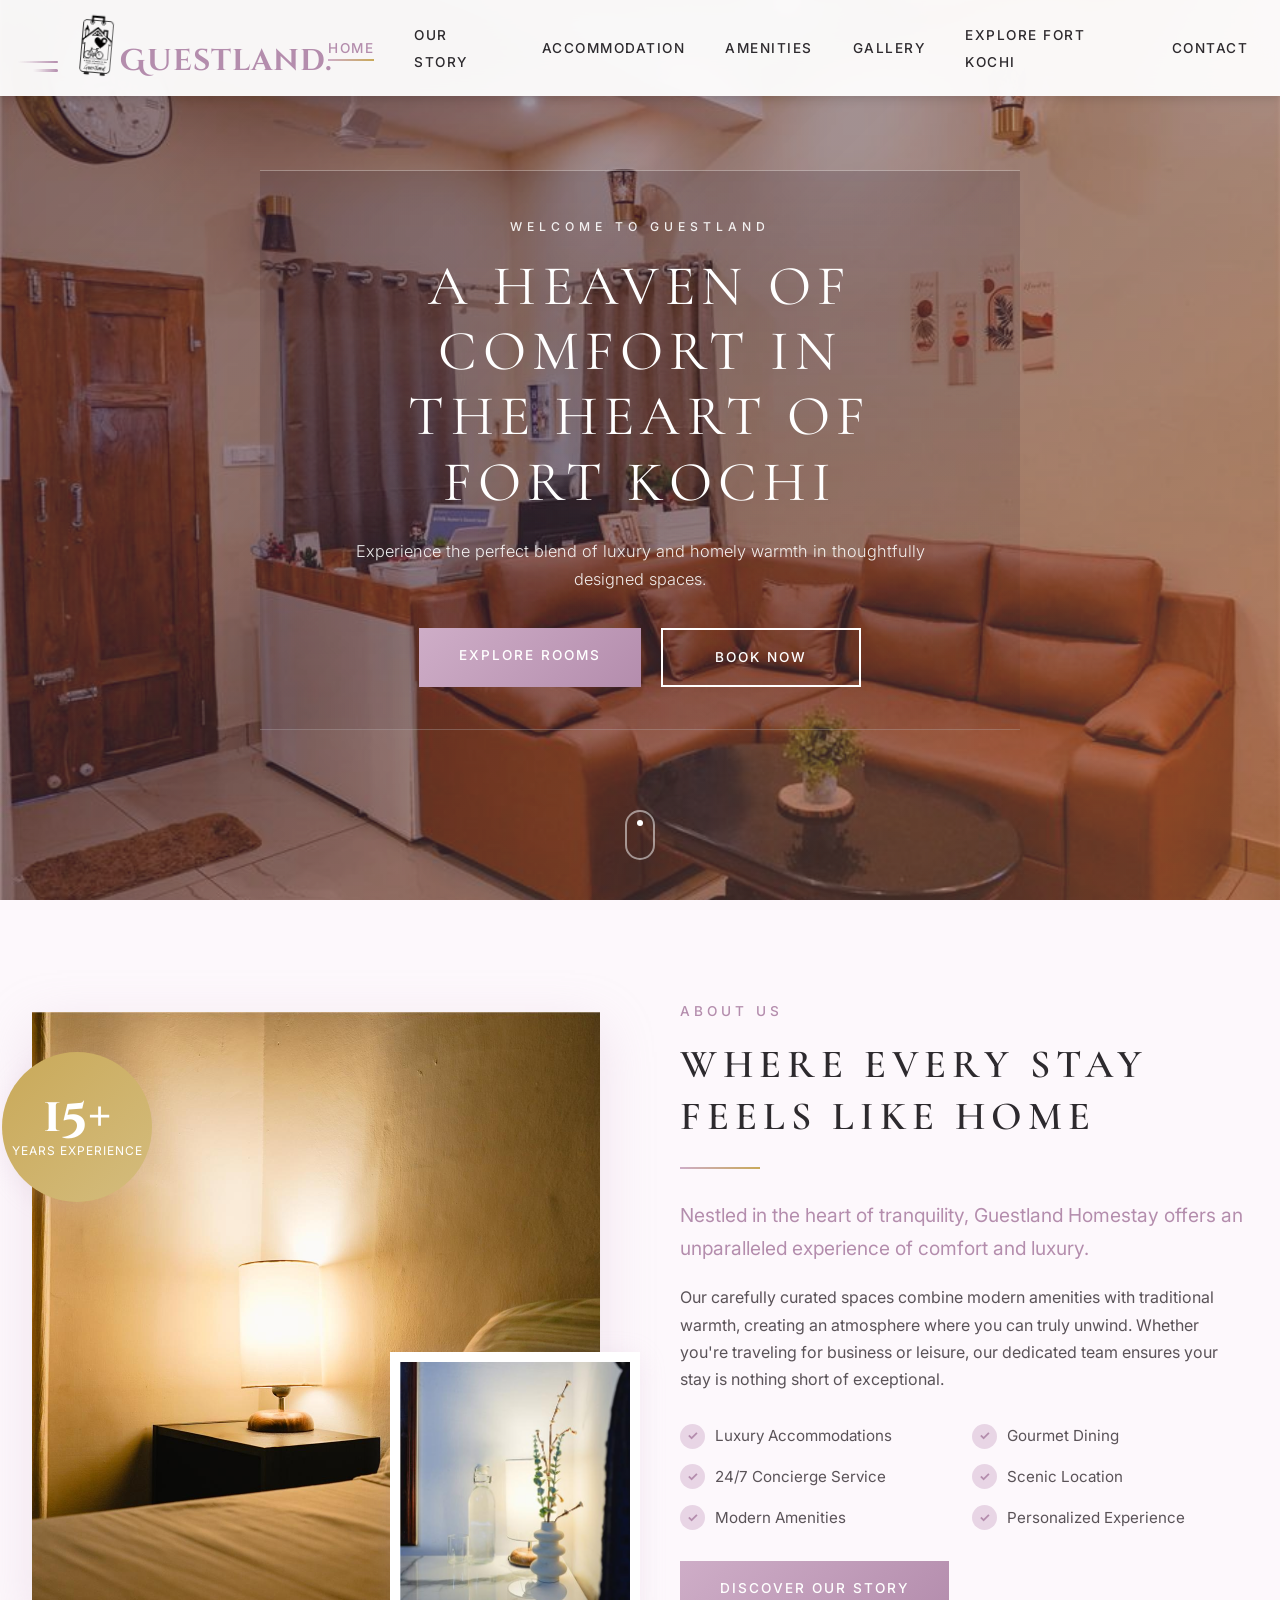
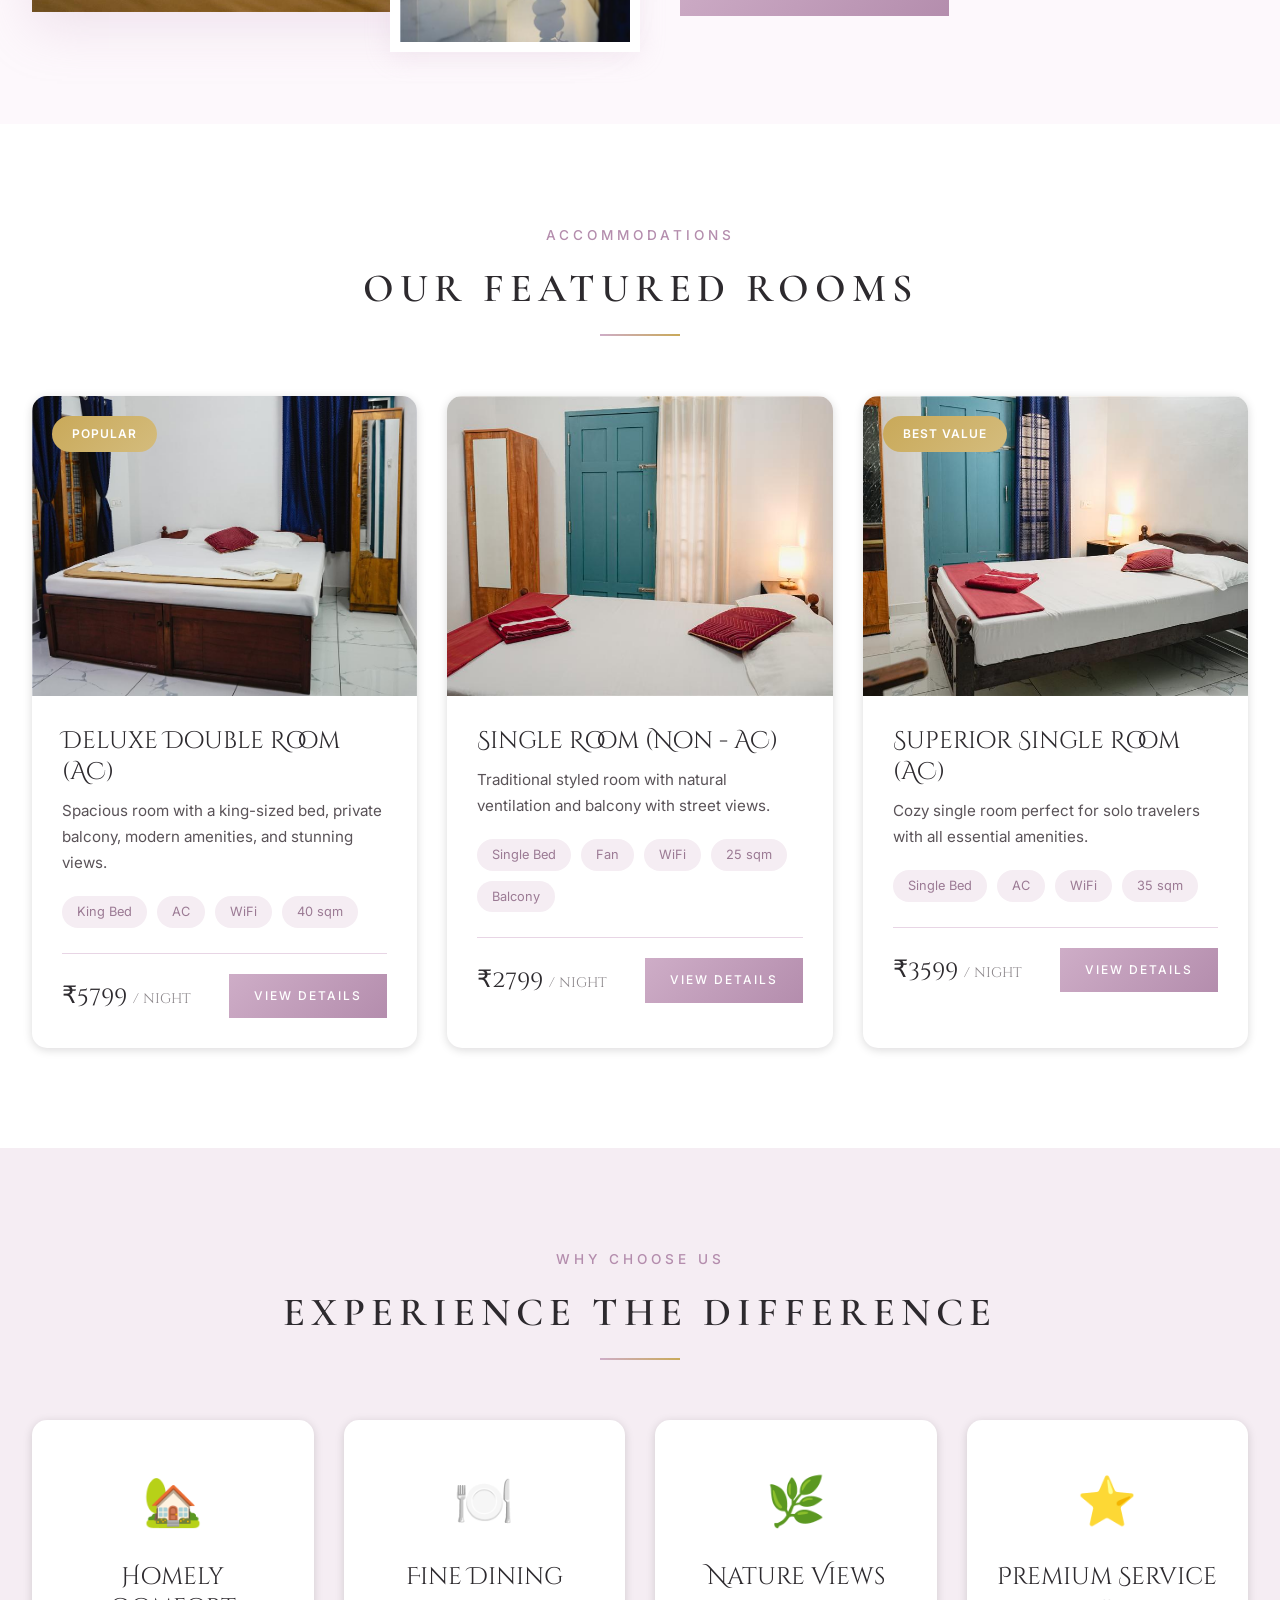
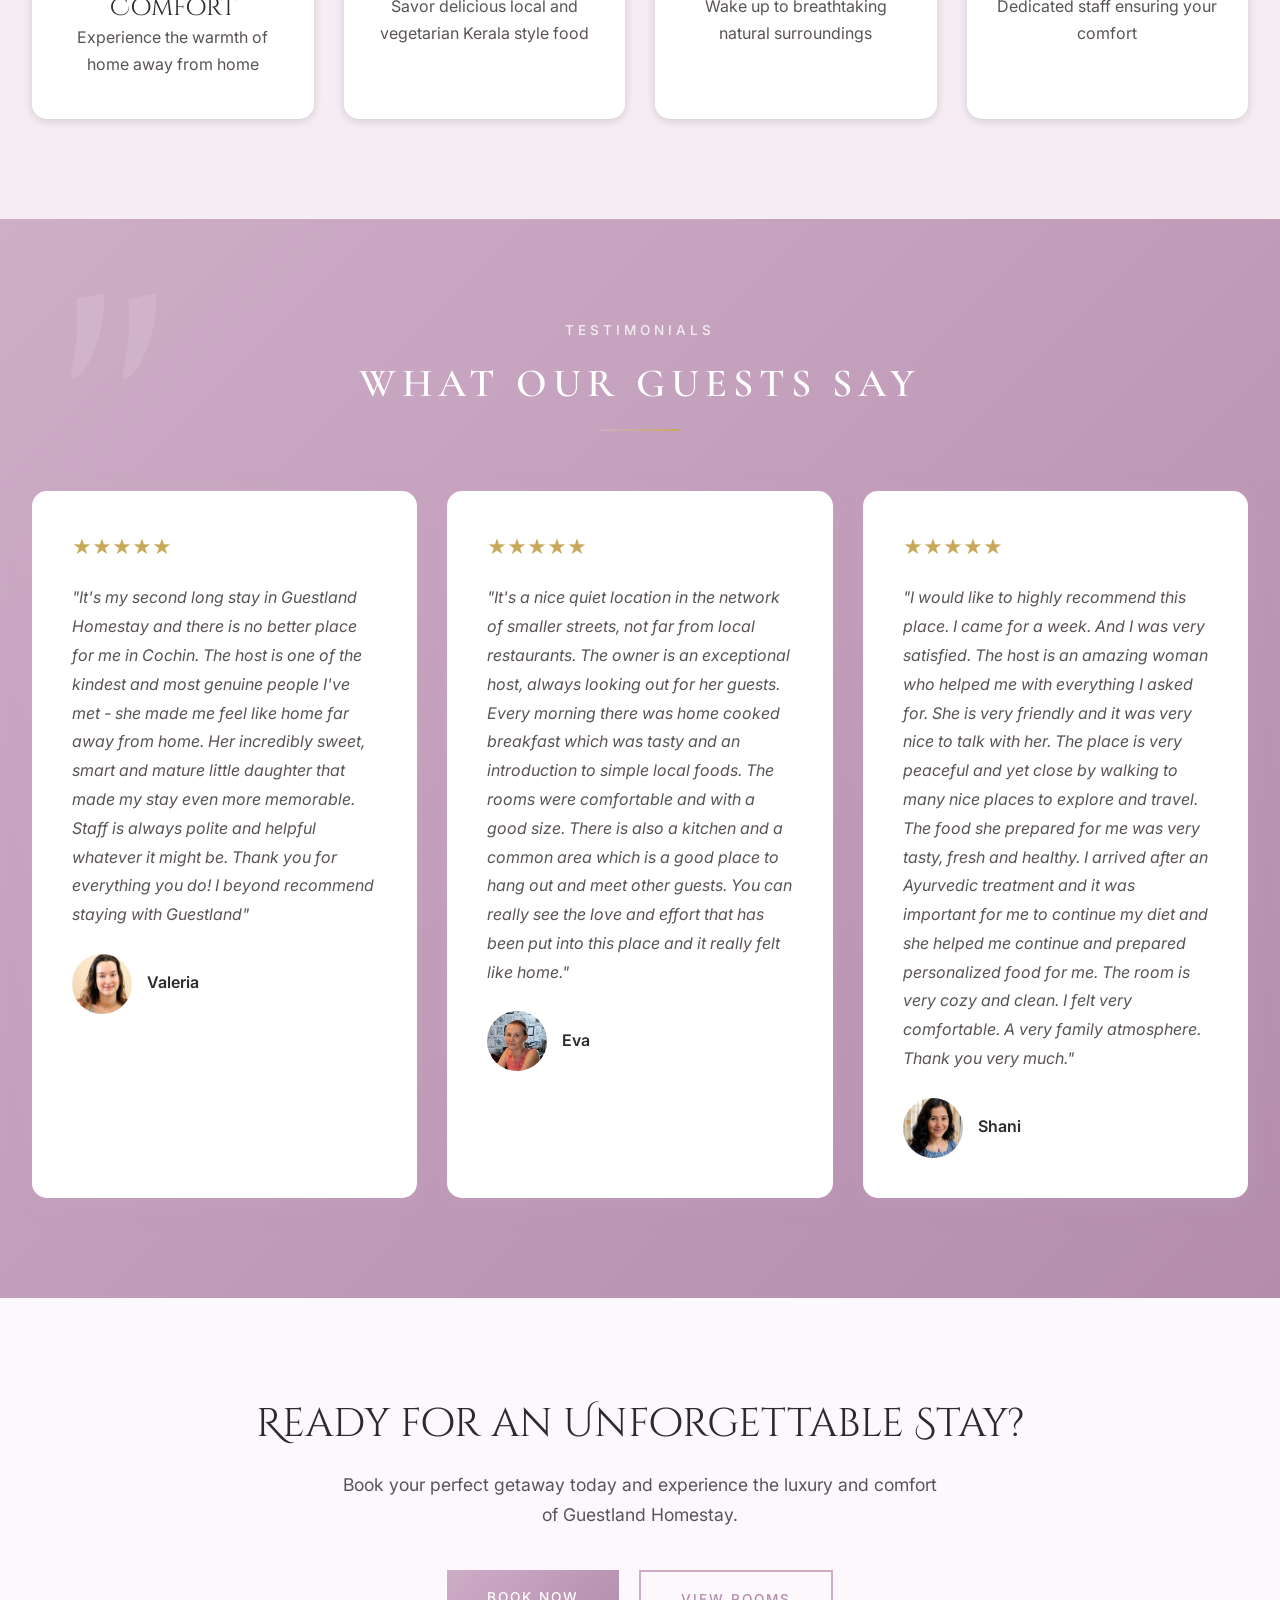
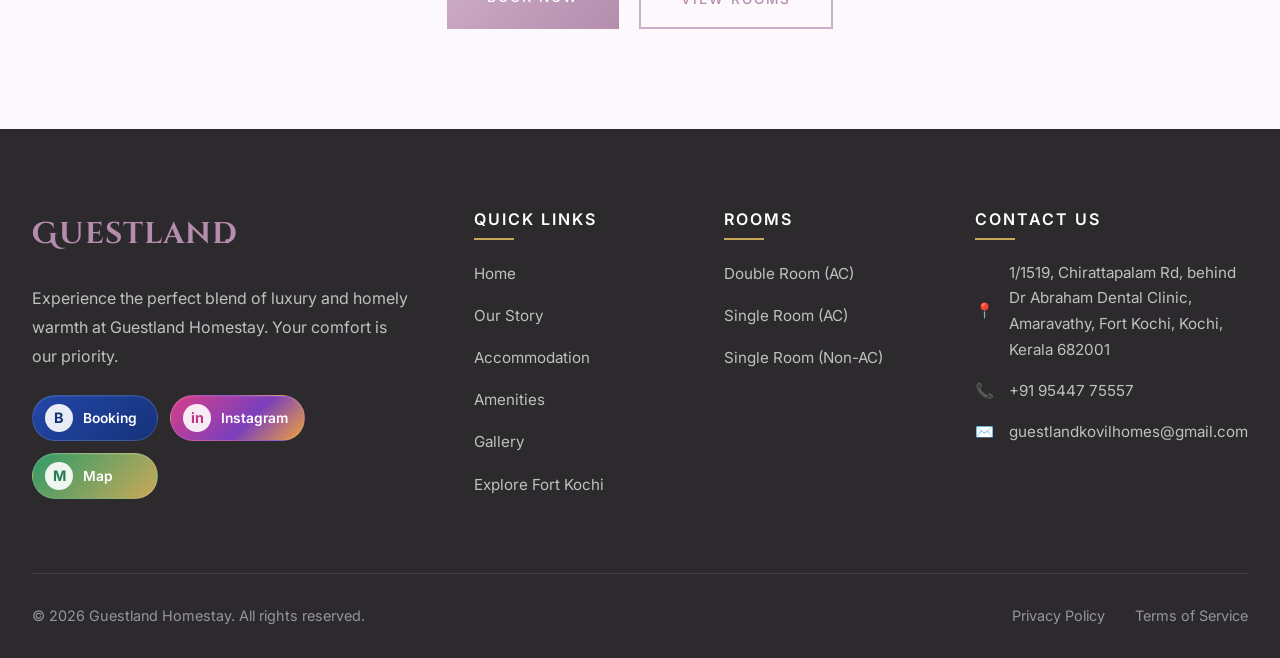
==== index.html @ fdf0f3a5 "attraction page added" ====
<!DOCTYPE html>
<html lang="en">
<head>
    <meta charset="UTF-8">
    <meta name="viewport" content="width=device-width, initial-scale=1.0">
    <title>Guestland Homestay | Luxury Retreat</title>
    <link rel="stylesheet" href="css/style.css">
</head>
<body>
    <!-- Navigation -->
    <nav class="navbar">
        <div class="container">
            <a href="index.html" class="logo">
                <div class="logo-lines">
                    <span class="logo-hline"></span>
                    <span class="logo-hline"></span>
                </div>
                <img src="images/home_stay_logo1.png" alt="Guestland Homestay logo">
                <span>Guestland.</span>
            </a>
            <ul class="nav-links">
                <li><a href="index.html" class="active">Home</a></li>
                <li><a href="story.html">Our Story</a></li>
                <li class="dropdown">
                    <a href="accommodation.html">Accommodation</a>
                    <div class="dropdown-content">
                        <a href="accommodation.html#rooms">Rooms</a>
                        <a href="accommodation.html#living">Living Area</a>
                        <a href="accommodation.html#dining">Dining Area</a>
                        <a href="accommodation.html#outdoor">Outdoor Area</a>
                    </div>
                </li>
                <li><a href="amenities.html">Amenities</a></li>
                <li><a href="gallery.html">Gallery</a></li>
                <li><a href="attractions.html">Explore Fort Kochi</a></li>
                <li><a href="contact.html">Contact</a></li>
            </ul>
            <div class="menu-toggle">
                <span></span>
                <span></span>
                <span></span>
            </div>
        </div>
    </nav>

    <!-- Hero Section -->
    <section class="hero">
        <div class="hero-bg">
            <img src="images/optimized/communal-lounge.jpg" alt="Guestland communal lounge">
            <div class="hero-overlay"></div>
        </div>
        <div class="hero-content">
            <span class="subtitle">Welcome to Guestland</span>
            <h1>A Heaven Of Comfort In The Heart Of Fort Kochi</h1>
            <p>Experience the perfect blend of luxury and homely warmth in thoughtfully designed spaces.</p>
            <div class="hero-buttons">
                <a href="accommodation.html" class="btn btn-primary">Explore Rooms</a>
                <a href="contact.html" class="btn btn-outline" style="border-color: white; color: white;">Book Now</a>
            </div>
        </div>
        <div class="scroll-indicator">
            <span></span>
        </div>
    </section>

    <!-- Welcome Section -->
    <section class="section welcome-section">
        <div class="container">
            <div class="welcome-grid">
                <div class="welcome-image">
                    <img src="images/optimized/accommodation-hero.jpg" alt="Guestland welcome room" class="main-image" loading="lazy">
                    <img src="images/optimized/welcome-accent.jpg" alt="Guestland room detail" class="accent-image" loading="lazy">
                    <div class="experience-badge">
                        <span class="number">15+</span>
                        <span class="text">Years Experience</span>
                    </div>
                </div>
                <div class="welcome-content">
                    <div class="section-header" style="text-align: left; margin-bottom: 30px;">
                        <span class="subtitle">About Us</span>
                        <h2>Where Every Stay<br>Feels Like Home</h2>
                        <div class="divider" style="margin: 0;"></div>
                    </div>
                    <p class="lead">Nestled in the heart of tranquility, Guestland Homestay offers an unparalleled experience of comfort and luxury.</p>
                    <p>Our carefully curated spaces combine modern amenities with traditional warmth, creating an atmosphere where you can truly unwind. Whether you're traveling for business or leisure, our dedicated team ensures your stay is nothing short of exceptional.</p>
                    <ul class="features-list">
                        <li>Luxury Accommodations</li>
                        <li>Gourmet Dining</li>
                        <li>24/7 Concierge Service</li>
                        <li>Scenic Location</li>
                        <li>Modern Amenities</li>
                        <li>Personalized Experience</li>
                    </ul>
                    <a href="story.html" class="btn btn-primary">Discover Our Story</a>
                </div>
            </div>
        </div>
    </section>

    <!-- Featured Rooms Section -->
    <section class="section rooms-section">
        <div class="container">
            <div class="section-header">
                <span class="subtitle">Accommodations</span>
                <h2>Our Featured Rooms</h2>
                <div class="divider"></div>
            </div>
            <div class="rooms-grid">
                <!-- Room Card 1 -->
                <div class="room-card">
                    <div class="room-card-image">
                        <img src="images/optimized/double-room.jpg" alt="Deluxe Double Room" loading="lazy">
                        <span class="room-card-badge">Popular</span>
                    </div>
                    <div class="room-card-content">
                        <h4>Deluxe Double Room (AC)</h4>
                        <p>Spacious room with a king-sized bed, private balcony, modern amenities, and stunning views.</p>
                        <div class="room-features">
                            <span>King Bed</span>
                            <span>AC</span>
                            <span>WiFi</span>
                            <span>40 sqm</span>
                        </div>
                        <div class="room-card-footer">
                            <div class="room-price">₹5799 <span>/ night</span></div>
                            <a href="accommodation.html" class="btn btn-primary">View Details</a>
                        </div>
                    </div>
                </div>

                <!-- Room Card 2 -->
                <div class="room-card">
                    <div class="room-card-image">
                        <img src="images/optimized/single-non-ac-room.jpg" alt="Single Non-AC Room" loading="lazy">
                    </div>
                    <div class="room-card-content">
                        <h4>Single Room (Non - AC)</h4>
                        <p>Traditional styled room with natural ventilation and balcony with street views.</p>
                        <div class="room-features">
                            <span>Single Bed</span>
                            <span>Fan</span>
                            <span>WiFi</span>
                            <span>25 sqm</span>
                            <span>Balcony</span>
                        </div>
                        <div class="room-card-footer">
                            <div class="room-price">₹2799 <span>/ night</span></div>
                            <a href="accommodation.html" class="btn btn-primary">View Details</a>
                        </div>
                    </div>
                </div>

                <!-- Room Card 3 -->
                <div class="room-card">
                    <div class="room-card-image">
                        <img src="images/optimized/single-ac-room.jpg" alt="Superior Single Room AC" loading="lazy">
                        <span class="room-card-badge">Best Value</span>
                    </div>
                    <div class="room-card-content">
                        <h4>Superior Single Room (AC)</h4>
                        <p>Cozy single room perfect for solo travelers with all essential amenities.</p>
                        <div class="room-features">
                            <span>Single Bed</span>
                            <span>AC</span>
                            <span>WiFi</span>
                            <span>35 sqm</span>
                        </div>
                        <div class="room-card-footer">
                            <div class="room-price">₹3599 <span>/ night</span></div>
                            <a href="accommodation.html" class="btn btn-primary">View Details</a>
                        </div>
                    </div>
                </div>
            </div>
        </div>
    </section>

    <!-- Highlights Section -->
    <section class="section" style="background: var(--primary-lighter);">
        <div class="container">
            <div class="section-header">
                <span class="subtitle">Why Choose Us</span>
                <h2>Experience the Difference</h2>
                <div class="divider"></div>
            </div>
            <div class="rooms-grid" style="grid-template-columns: repeat(4, 1fr);">
                <div class="room-card" style="text-align: center; padding: 40px 30px;">
                    <div style="font-size: 3rem; margin-bottom: 20px;">🏡</div>
                    <h4>Homely Comfort</h4>
                    <p style="margin: 0;">Experience the warmth of home away from home</p>
                </div>
                <div class="room-card" style="text-align: center; padding: 40px 30px;">
                    <div style="font-size: 3rem; margin-bottom: 20px;">🍽️</div>
                    <h4>Fine Dining</h4>
                    <p style="margin: 0;">Savor delicious local and vegetarian Kerala style food</p>
                </div>
                <div class="room-card" style="text-align: center; padding: 40px 30px;">
                    <div style="font-size: 3rem; margin-bottom: 20px;">🌿</div>
                    <h4>Nature Views</h4>
                    <p style="margin: 0;">Wake up to breathtaking natural surroundings</p>
                </div>
                <div class="room-card" style="text-align: center; padding: 40px 30px;">
                    <div style="font-size: 3rem; margin-bottom: 20px;">⭐</div>
                    <h4>Premium Service</h4>
                    <p style="margin: 0;">Dedicated staff ensuring your comfort</p>
                </div>
            </div>
        </div>
    </section>

    <!-- Testimonials Section -->
    <section class="section testimonials-section">
        <div class="container">
            <div class="section-header">
                <span class="subtitle" style="color: rgba(255,255,255,0.8);">Testimonials</span>
                <h2 style="color: white;">What Our Guests Say</h2>
                <div class="divider"></div>
            </div>
            <div class="testimonials-grid">
                <div class="testimonial-card">
                    <div class="testimonial-rating">&#9733;&#9733;&#9733;&#9733;&#9733;</div>
                    <p class="testimonial-text">"It's my second long stay in Guestland Homestay and there is no better place for me in Cochin. The host is one of the kindest and most genuine people I've met - she made me feel like home far away from home. Her incredibly sweet, smart and mature little daughter that made my stay even more memorable. Staff is always polite and helpful whatever it might be. Thank you for everything you do! I beyond recommend staying with Guestland"</p>
                    <div class="testimonial-author">
                        <img class="avatar-valeria" src="images/optimized/guest-valeria.jpg" alt="Valeria" loading="lazy">
                        <div class="testimonial-author-info">
                            <h5>Valeria</h5>
                        </div>
                    </div>
                </div>
                <div class="testimonial-card">
                    <div class="testimonial-rating">&#9733;&#9733;&#9733;&#9733;&#9733;</div>
                    <p class="testimonial-text">"It's a nice quiet location in the network of smaller streets, not far from local restaurants. The owner is an exceptional host, always looking out for her guests. Every morning there was home cooked breakfast which was tasty and an introduction to simple local foods. The rooms were comfortable and with a good size. There is also a kitchen and a common area which is a good place to hang out and meet other guests. You can really see the love and effort that has been put into this place and it really felt like home."</p>
                    <div class="testimonial-author">
                        <img class="avatar-eva" src="images/optimized/guest-eva.jpg" alt="Eva" loading="lazy">
                        <div class="testimonial-author-info">
                            <h5>Eva</h5>
                        </div>
                    </div>
                </div>
                <div class="testimonial-card">
                    <div class="testimonial-rating">&#9733;&#9733;&#9733;&#9733;&#9733;</div>
                    <p class="testimonial-text">"I would like to highly recommend this place. I came for a week. And I was very satisfied. The host is an amazing woman who helped me with everything I asked for. She is very friendly and it was very nice to talk with her. The place is very peaceful and yet close by walking to many nice places to explore and travel. The food she prepared for me was very tasty, fresh and healthy. I arrived after an Ayurvedic treatment and it was important for me to continue my diet and she helped me continue and prepared personalized food for me. The room is very cozy and clean. I felt very comfortable. A very family atmosphere. Thank you very much."</p>
                    <div class="testimonial-author">
                        <img src="images/optimized/guest-shani.jpg" alt="Shani" loading="lazy">
                        <div class="testimonial-author-info">
                            <h5>Shani</h5>
                        </div>
                    </div>
                </div>
            </div>
        </div>
    </section>

    <!-- CTA Section -->
    <section class="section" style="background: var(--cream); text-align: center;">
        <div class="container">
            <h2>Ready for an Unforgettable Stay?</h2>
            <p style="max-width: 600px; margin: 20px auto 40px; font-size: 1.1rem;">Book your perfect getaway today and experience the luxury and comfort of Guestland Homestay.</p>
            <div style="display: flex; gap: 20px; justify-content: center;">
                <a href="contact.html" class="btn btn-primary">Book Now</a>
                <a href="accommodation.html" class="btn btn-outline">View Rooms</a>
            </div>
        </div>
    </section>

    <!-- Footer -->
    <footer class="footer">
        <div class="container">
            <div class="footer-grid">
                <div class="footer-about">
                    <a href="index.html" class="logo">Guestland<span>.</span></a>
                    <p>Experience the perfect blend of luxury and homely warmth at Guestland Homestay. Your comfort is our priority.</p>
                    <div class="social-links footer-social-links" aria-label="Guestland links">
                        <a href="#" class="social-link footer-social-link booking-link" aria-label="Book Guestland on Booking.com" title="Booking.com">
                            <span class="social-icon">B</span>
                            <span class="social-label">Booking</span>
                        </a>
                        <a href="#" class="social-link footer-social-link instagram-link" aria-label="Follow Guestland on Instagram" title="Instagram">
                            <span class="social-icon">in</span>
                            <span class="social-label">Instagram</span>
                        </a>
                        <a href="#" class="social-link footer-social-link map-link" aria-label="Find Guestland on the map" title="Map">
                            <span class="social-icon">m</span>
                            <span class="social-label">Map</span>
                        </a>
                    </div>
                </div>
                <div class="footer-links-col">
                    <h4>Quick Links</h4>
                    <ul class="footer-links">
                        <li><a href="index.html">Home</a></li>
                        <li><a href="story.html">Our Story</a></li>
                        <li><a href="accommodation.html">Accommodation</a></li>
                        <li><a href="amenities.html">Amenities</a></li>
                        <li><a href="gallery.html">Gallery</a></li>
                        <li><a href="attractions.html">Explore Fort Kochi</a></li>
                    </ul>
                </div>
                <div class="footer-links-col">
                    <h4>Rooms</h4>
                    <ul class="footer-links">
                        <li><a href="accommodation.html#rooms">Double Room (AC)</a></li>
                        
                        <li><a href="accommodation.html#rooms">Single Room (AC)</a></li>
                        <li><a href="accommodation.html#rooms">Single Room (Non-AC)</a></li>
                    </ul>
                </div>
                <div class="footer-contact">
                    <h4>Contact Us</h4>
                    <p><span>📍</span> 1/1519, Chirattapalam Rd, behind Dr Abraham Dental Clinic, Amaravathy, Fort Kochi, Kochi, Kerala 682001</p>
                    <p><span>📞</span> +91 95447 75557</p>
                    <p><span>✉️</span> guestlandkovilhomes@gmail.com</p>
                </div>
            </div>
            <div class="footer-bottom">
                <p>&copy; 2026 Guestland Homestay. All rights reserved.</p>
                <div class="footer-bottom-links">
                    <a href="#">Privacy Policy</a>
                    <a href="#">Terms of Service</a>
                </div>
            </div>
        </div>
    </footer>
</body>
</html>
---- css/style.css ----
/* ============================================
   HOMESTAY PREMIUM - MAIN STYLESHEET
   ============================================ */

/* Google Fonts Import */
@import url('https://fonts.googleapis.com/css2?family=Cinzel+Decorative:wght@400;500;600;700&family=Cormorant+Garamond:ital,wght@0,300;0,400;0,500;0,600;0,700;1,400&family=Inter:wght@300;400;500;600;700&display=swap');

/* ============================================
   CSS VARIABLES
   ============================================ */
:root {
    /* Primary Colors */
    --primary: #CEADC7;
    --primary-dark: #B48DAD;
    --primary-darker: #9B7A94;
    --primary-light: #E8D5E5;
    --primary-lighter: #F5EDF3;
    
    /* Accent Colors */
    --gold: #C9A959;
    --gold-light: #D4BC7D;
    --cream: #FDF8FC;
    --white: #FFFFFF;
    
    /* Text Colors */
    --text-dark: #2D2A2E;
    --text-medium: #5A5358;
    --text-light: #8A8589;
    
    /* Shadows */
    --shadow-sm: 0 2px 10px rgba(14, 6, 12, 0.15);
    --shadow-md: 0 5px 25px rgba(206, 173, 199, 0.2);
    --shadow-lg: 0 15px 50px rgba(206, 173, 199, 0.3);
    --shadow-hover: 0 20px 60px rgba(206, 173, 199, 0.4);
    
    /* Typography */
    --font-heading: 'Cinzel Decorative', serif;
    --font-subheading: 'Cormorant Garamond', serif;
    --font-body: 'Inter', sans-serif;

    /* Transitions */
    --transition-fast: 0.3s ease;
    --transition-medium: 0.5s ease;
    --transition-slow: 0.8s ease;
}

/* ============================================
   RESET & BASE STYLES
   ============================================ */
* {
    margin: 0;
    padding: 0;
    box-sizing: border-box;
}

html {
    scroll-behavior: smooth;
}

body {
    font-family: var(--font-body);
    font-size: 16px;
    line-height: 1.7;
    color: var(--text-dark);
    background-color: var(--white);
    background-image: 
        radial-gradient(circle at 25% 25%, rgba(206, 173, 199, 0.05) 0%, transparent 50%),
        radial-gradient(circle at 75% 75%, rgba(201, 165, 137, 0.05) 0%, transparent 50%);
    overflow-x: hidden;
}

h1, h2, h3, h4, h5, h6 {
    font-family: var(--font-heading);
    font-weight: 500;
    line-height: 1.3;
    color: var(--text-dark);
}

h1 { font-size: 4rem; }

.section-header h2,
.page-header-content h1,
.hero-content h1,
.area-header-content h3,
.timeline-content h4 {
    font-family: var(--font-subheading);
    letter-spacing: 0.15em;
    text-transform: uppercase;
    font-weight: 600;
}
h2 { font-size: 2.5rem; }
h3 { font-size: 2rem; }
h4 { font-size: 1.5rem; }

p {
    margin-bottom: 1rem;
    color: var(--text-medium);
}

a {
    text-decoration: none;
    color: inherit;
    transition: var(--transition-fast);
}

img {
    max-width: 100%;
    height: auto;
    display: block;
}

ul {
    list-style: none;
}

/* ============================================
   UTILITY CLASSES
   ============================================ */
.container {
    max-width: 1400px;
    margin: 0 auto;
    padding: 0 2rem;
}

.section {
    padding: 100px 0;
}

.section-header {
    text-align: center;
    margin-bottom: 60px;
}

.section-header .subtitle {
    font-family: var(--font-body);
    font-size: 0.85rem;
    font-weight: 500;
    letter-spacing: 4px;
    text-transform: uppercase;
    color: var(--primary-dark);
    margin-bottom: 15px;
    display: block;
}

.section-header h2 {
    margin-bottom: 20px;
}

.section-header .divider {
    width: 80px;
    height: 2px;
    background: linear-gradient(90deg, var(--primary), var(--gold));
    margin: 0 auto;
}

.btn {
    display: inline-block;
    padding: 16px 40px;
    font-family: var(--font-body);
    font-size: 0.85rem;
    font-weight: 500;
    letter-spacing: 2px;
    text-transform: uppercase;
    border: none;
    cursor: pointer;
    transition: var(--transition-fast);
    position: relative;
    overflow: hidden;
}

.btn-primary {
    background: linear-gradient(135deg, var(--primary), var(--primary-dark));
    color: var(--white);
}

.btn-primary:hover {
    transform: translateY(-3px);
    box-shadow: var(--shadow-md), 0 0 20px rgba(206, 173, 199, 0.4);
}

.btn-outline {
    background: transparent;
    border: 2px solid var(--primary);
    color: var(--primary-dark);
}

.btn-outline:hover {
    background: var(--primary);
    color: var(--white);
    transform: translateY(-3px);
    box-shadow: var(--shadow-md);
}

.btn-gold {
    background: linear-gradient(135deg, var(--gold), var(--gold-light));
    color: var(--white);
}

.btn-gold:hover {
    transform: translateY(-3px);
    box-shadow: var(--shadow-md), 0 0 20px rgba(201, 165, 137, 0.4);
}

/* ============================================
   NAVIGATION
   ============================================ */
.navbar {
    position: fixed;
    top: 0;
    left: 0;
    right: 0;
    z-index: 1000;
    padding: 10px 0;
    transition: var(--transition-fast);
    background: rgba(255, 255, 255, 0.95);
    backdrop-filter: blur(20px);
    box-shadow: var(--shadow-sm);
}

.navbar.transparent {
    background: transparent;
    box-shadow: none;
}

.navbar .container {
    display: flex;
    justify-content: space-between;
    align-items: center;
}

.logo {
    display: flex;
    align-items: flex-end;
    font-family: var(--font-heading);
    font-size: 1.85rem;
    font-weight: 600;
    color: var(--primary-dark);
    letter-spacing: 1px;
    gap: 0;
}

.logo img {
    width: 76px;
    height: auto;
    display: block;
    transform: rotate(5deg);
    mix-blend-mode: multiply;
    animation: logoLand 0.22s cubic-bezier(0.22, 1, 0.36, 1) both;
}

/* Speed lines — trailing gradient, "speedy landing" concept */
.logo-lines {
    display: flex;
    flex-direction: column;
    gap: 6px;
    justify-content: flex-end;
    align-items: flex-end;
    align-self: flex-end;
    margin-bottom: 15px;
}

.logo-hline {
    display: block;
    width: 40px;
    height: 1.5px;
    background: linear-gradient(
        to right,
        transparent 0%,
        rgba(180, 141, 173, 0.25) 30%,
        rgba(180, 141, 173, 0.65) 65%,
        var(--primary-dark) 100%
    );
    border-radius: 0 2px 2px 0;
    transform-origin: left center;
    animation: hlineRush 0.28s cubic-bezier(0.22, 1, 0.36, 1) 0s both;
}

.logo-hline:nth-child(2) {
    width: 25px;
    height: 2.5px;
    background: linear-gradient(
        to right,
        transparent 0%,
        rgba(180, 141, 173, 0.2) 25%,
        rgba(180, 141, 173, 0.6) 60%,
        var(--primary-dark) 100%
    );
    animation-name: hlineRush;
    animation-delay: 0.05s;
}

.logo span {
    animation: logoTextReveal 0.22s ease 0.2s both;
    opacity: 0;
    margin-left: -14px;
}

@keyframes logoLand {
    from {
        opacity: 0;
        transform: translateY(-14px) rotate(5deg);
    }
    to {
        opacity: 1;
        transform: translateY(0) rotate(5deg);
    }
}

@keyframes hlineRush {
    from {
        transform: scaleX(0);
        opacity: 0;
    }
    60% {
        transform: scaleX(1.08);
        opacity: 1;
    }
    to {
        transform: scaleX(1);
        opacity: 1;
    }
}

@keyframes logoTextReveal {
    from {
        opacity: 0;
        transform: translateX(-6px);
    }
    to {
        opacity: 1;
        transform: translateX(0);
    }
}

.nav-links {
    display: flex;
    align-items: center;
    gap: 40px;
}

.nav-links a {
    font-size: 0.85rem;
    font-weight: 500;
    letter-spacing: 1.5px;
    text-transform: uppercase;
    color: var(--text-dark);
    position: relative;
    padding: 5px 0;
}

.nav-links a::after {
    content: '';
    position: absolute;
    bottom: 0;
    left: 0;
    width: 0;
    height: 2px;
    background: linear-gradient(90deg, var(--primary), var(--gold));
    transition: var(--transition-fast);
}

.nav-links a:hover::after,
.nav-links a.active::after {
    width: 100%;
}

.nav-links a:hover,
.nav-links a.active {
    color: var(--primary-dark);
}

/* Dropdown */
.dropdown {
    position: relative;
}

.dropdown-content {
    position: absolute;
    top: 100%;
    left: 50%;
    transform: translateX(-50%) translateY(10px);
    background: var(--white);
    min-width: 220px;
    padding: 20px 0;
    border-radius: 8px;
    box-shadow: var(--shadow-lg);
    opacity: 0;
    visibility: hidden;
    transition: var(--transition-fast);
}

.dropdown:hover .dropdown-content {
    opacity: 1;
    visibility: visible;
    transform: translateX(-50%) translateY(0);
}

.dropdown-content a {
    display: block;
    padding: 10px 25px;
    font-size: 0.8rem;
}

.dropdown-content a:hover {
    background: var(--primary-lighter);
    color: var(--primary-dark);
}

.dropdown-content a::after {
    display: none;
}

/* Mobile Menu Toggle */
.menu-toggle {
    display: none;
    flex-direction: column;
    gap: 5px;
    cursor: pointer;
    padding: 10px;
}

.menu-toggle span {
    width: 25px;
    height: 2px;
    background: var(--text-dark);
    transition: var(--transition-fast);
}

/* ============================================
   HERO SECTION
   ============================================ */
.hero {
    height: 100vh;
    min-height: 700px;
    position: relative;
    display: flex;
    align-items: center;
    justify-content: center;
    overflow: hidden;
}

.hero-bg {
    position: absolute;
    top: 0;
    left: 0;
    width: 100%;
    height: 100%;
    z-index: -1;
}

.hero-bg img {
    width: 100%;
    height: 100%;
    object-fit: cover;
    object-position: 65% center;
}

.hero-overlay {
    position: absolute;
    top: 0;
    left: 0;
    width: 100%;
    height: 100%;
    background: linear-gradient(135deg, 
        rgba(70, 45, 64, 0.58) 0%,
        rgba(74, 52, 70, 0.46) 48%,
        rgba(154, 102, 80, 0.48) 100%);
    backdrop-filter: blur(0.5px);
}

.hero-content {
    text-align: center;
    color: var(--white);
    max-width: 760px;
    padding: 46px 2.5rem 42px;
    animation: fadeInUp 1s ease;
    background: linear-gradient(
        180deg,
        rgba(45, 28, 42, 0.18),
        rgba(45, 28, 42, 0.08)
    );
    border-top: 1px solid rgba(255, 255, 255, 0.3);
    border-bottom: 1px solid rgba(255, 255, 255, 0.22);
}

.hero-content .subtitle {
    display: block;
    font-size: 0.76rem;
    font-weight: 500;
    letter-spacing: 5px;
    text-transform: uppercase;
    margin-bottom: 16px;
    color: rgba(255, 255, 255, 0.9);
}

.hero-content h1 {
    max-width: 680px;
    margin: 0 auto 22px;
    font-size: clamp(2rem, 4.4vw, 3.85rem);
    font-weight: 400;
    color: var(--white);
    line-height: 1.16;
    letter-spacing: 0.11em;
    text-wrap: balance;
}

.hero-content p {
    max-width: 600px;
    margin: 0 auto 34px;
    font-size: 1.02rem;
    font-weight: 300;
    color: rgba(255, 255, 255, 0.9);
    line-height: 1.75;
}

.hero-buttons {
    display: flex;
    gap: 20px;
    justify-content: center;
}

.hero-buttons .btn {
    min-width: 200px;
}

.scroll-indicator {
    position: absolute;
    bottom: 40px;
    left: 50%;
    transform: translateX(-50%);
    animation: bounce 2s infinite;
}

.scroll-indicator span {
    display: block;
    width: 30px;
    height: 50px;
    border: 2px solid rgba(255, 255, 255, 0.5);
    border-radius: 25px;
    position: relative;
}

.scroll-indicator span::before {
    content: '';
    position: absolute;
    top: 8px;
    left: 50%;
    transform: translateX(-50%);
    width: 6px;
    height: 6px;
    background: var(--white);
    border-radius: 50%;
    animation: scrollDown 2s infinite;
}

@keyframes fadeInUp {
    from {
        opacity: 0;
        transform: translateY(30px);
    }
    to {
        opacity: 1;
        transform: translateY(0);
    }
}

@keyframes bounce {
    0%, 20%, 50%, 80%, 100% {
        transform: translateX(-50%) translateY(0);
    }
    40% {
        transform: translateX(-50%) translateY(-10px);
    }
    60% {
        transform: translateX(-50%) translateY(-5px);
    }
}

@keyframes scrollDown {
    0% {
        opacity: 1;
        transform: translateX(-50%) translateY(0);
    }
    100% {
        opacity: 0;
        transform: translateX(-50%) translateY(20px);
    }
}

/* ============================================
   PAGE HEADER (for inner pages)
   ============================================ */
.page-header {
    height: 50vh;
    min-height: 400px;
    position: relative;
    display: flex;
    align-items: center;
    justify-content: center;
    overflow: hidden;
}

.page-header .hero-bg {
    position: absolute;
    top: 0;
    left: 0;
    width: 100%;
    height: 100%;
}

.page-header .hero-overlay {
    background: linear-gradient(135deg, 
        rgba(206, 173, 199, 0.8) 0%,
        rgba(74, 52, 70, 0.7) 100%);
}

.page-header-content {
    text-align: center;
    color: var(--white);
    position: relative;
    z-index: 1;
}

.page-header-content h1 {
    font-size: 4rem;
    color: var(--white);
    margin-bottom: 15px;
}

.breadcrumb {
    display: flex;
    align-items: center;
    justify-content: center;
    gap: 15px;
    font-size: 0.9rem;
}

.breadcrumb a {
    color: rgba(255, 255, 255, 0.8);
}

.breadcrumb a:hover {
    color: var(--white);
}

.breadcrumb span {
    color: var(--gold);
}

/* ============================================
   WELCOME/ABOUT SECTION
   ============================================ */
.welcome-section {
    background: var(--cream);
}

.welcome-grid {
    display: grid;
    grid-template-columns: 1fr 1fr;
    gap: 80px;
    align-items: center;
}

.welcome-image {
    position: relative;
}

.welcome-image .main-image {
    width: 100%;
    height: 600px;
    object-fit: cover;
    box-shadow: var(--shadow-lg);
}

.welcome-image .accent-image {
    position: absolute;
    bottom: -40px;
    right: -40px;
    width: 250px;
    height: 300px;
    object-fit: cover;
    border: 10px solid var(--white);
    box-shadow: var(--shadow-md);
}

.welcome-image .experience-badge {
    position: absolute;
    top: 40px;
    left: -30px;
    width: 150px;
    height: 150px;
    background: linear-gradient(135deg, var(--gold), var(--gold-light));
    border-radius: 50%;
    display: flex;
    flex-direction: column;
    align-items: center;
    justify-content: center;
    color: var(--white);
    box-shadow: var(--shadow-md);
}

.experience-badge .number {
    font-family: var(--font-heading);
    font-size: 3rem;
    font-weight: 600;
    line-height: 1;
}

.experience-badge .text {
    font-size: 0.75rem;
    text-transform: uppercase;
    letter-spacing: 1px;
}

.welcome-content h2 {
    margin-bottom: 25px;
}

.welcome-content .lead {
    font-size: 1.2rem;
    color: var(--primary-dark);
    margin-bottom: 20px;
    font-style: normal;
}

.features-list {
    margin: 30px 0;
    display: grid;
    grid-template-columns: 1fr 1fr;
    gap: 15px;
}

.features-list li {
    display: flex;
    align-items: center;
    gap: 10px;
    font-size: 0.95rem;
    color: var(--text-medium);
}

.features-list li::before {
    content: '✓';
    width: 25px;
    height: 25px;
    background: var(--primary-light);
    color: var(--primary-dark);
    border-radius: 50%;
    display: flex;
    align-items: center;
    justify-content: center;
    font-size: 0.8rem;
    font-weight: bold;
}

/* ============================================
   ROOMS/CARDS SECTION
   ============================================ */
.rooms-section {
    background: var(--white);
}

.rooms-grid {
    display: grid;
    grid-template-columns: repeat(3, 1fr);
    gap: 30px;
}

.room-card {
    background: var(--white);
    border-radius: 15px;
    overflow: hidden;
    box-shadow: var(--shadow-sm);
    transition: var(--transition-medium);
    position: relative;
}

.room-card:hover {
    transform: translateY(-15px);
    box-shadow: var(--shadow-hover), 0 0 30px rgba(206, 173, 199, 0.2);
}

.room-card-image {
    position: relative;
    height: 300px;
    overflow: hidden;
}

.room-card-image img {
    width: 100%;
    height: 100%;
    object-fit: cover;
    transition: var(--transition-slow);
}

.room-card:hover .room-card-image img {
    transform: scale(1.1);
}

.room-card-badge {
    position: absolute;
    top: 20px;
    left: 20px;
    background: linear-gradient(135deg, var(--gold), var(--gold-light));
    color: var(--white);
    padding: 8px 20px;
    font-size: 0.75rem;
    font-weight: 600;
    letter-spacing: 1px;
    text-transform: uppercase;
    border-radius: 25px;
}

.room-card-content {
    padding: 30px;
}

.room-card-content h4 {
    margin-bottom: 10px;
    transition: var(--transition-fast);
}

.room-card:hover .room-card-content h4 {
    color: var(--primary-dark);
}

.room-card-content p {
    font-size: 0.95rem;
    margin-bottom: 20px;
}

.room-features {
    display: flex;
    flex-wrap: wrap;
    gap: 10px;
    margin-bottom: 25px;
}

.room-features span {
    background: var(--primary-lighter);
    color: var(--primary-darker);
    padding: 5px 15px;
    font-size: 0.8rem;
    border-radius: 20px;
}

.room-card-footer {
    display: flex;
    justify-content: space-between;
    align-items: center;
    padding-top: 20px;
    border-top: 1px solid var(--primary-light);
}

.room-price {
    font-family: var(--font-heading);
    font-size: 1.5rem;
    color: var(--text-dark);
}

.room-price span {
    font-size: 0.9rem;
    color: var(--text-light);
}

.room-card-footer .btn {
    padding: 12px 25px;
    font-size: 0.75rem;
}

.accommodation-rooms-grid {
    grid-template-columns: 1fr;
    gap: 34px;
}

.accommodation-room-card {
    display: grid;
    grid-template-columns: minmax(320px, 44%) 1fr;
    min-height: 430px;
}

.accommodation-room-image {
    height: 100%;
    min-height: 430px;
}

.accommodation-room-image img {
    object-position: center center;
}

.accommodation-room-content {
    display: flex;
    flex-direction: column;
    justify-content: center;
    padding: 38px;
}

.shared-amenities {
    margin-top: 60px;
    padding: 42px;
    background: var(--cream);
    border: 1px solid var(--primary-light);
    border-radius: 15px;
    box-shadow: var(--shadow-sm);
}

.shared-amenities .subtitle {
    display: block;
    margin-bottom: 10px;
    font-family: var(--font-body);
    font-size: 0.8rem;
    font-weight: 500;
    letter-spacing: 4px;
    text-transform: uppercase;
    color: var(--primary-dark);
}

.shared-amenities h3 {
    margin-bottom: 24px;
    color: var(--primary-dark);
}

.shared-amenities-list {
    margin: 0;
    grid-template-columns: repeat(3, 1fr);
}

/* ============================================
   FLIP CARDS (for Amenities)
   ============================================ */
.flip-card {
    perspective: 1000px;
    height: 350px;
}

.flip-card-inner {
    position: relative;
    width: 100%;
    height: 100%;
    transition: transform 0.8s;
    transform-style: preserve-3d;
}

.flip-card:hover .flip-card-inner {
    transform: rotateY(180deg);
}

.flip-card-front,
.flip-card-back {
    position: absolute;
    width: 100%;
    height: 100%;
    backface-visibility: hidden;
    border-radius: 15px;
    overflow: hidden;
}

.flip-card-front {
    background: var(--white);
    box-shadow: var(--shadow-md);
    display: flex;
    flex-direction: column;
    align-items: center;
    justify-content: center;
    padding: 40px;
    text-align: center;
}

.flip-card-front .icon {
    width: 80px;
    height: 80px;
    background: linear-gradient(135deg, var(--primary), var(--primary-dark));
    border-radius: 50%;
    display: flex;
    align-items: center;
    justify-content: center;
    font-size: 2rem;
    color: var(--white);
    margin-bottom: 25px;
}

.flip-card-front h4 {
    margin-bottom: 10px;
}

.flip-card-back {
    background: linear-gradient(135deg, var(--primary), var(--primary-dark));
    transform: rotateY(180deg);
    display: flex;
    flex-direction: column;
    align-items: center;
    justify-content: center;
    padding: 40px;
    text-align: center;
    color: var(--white);
}

.flip-card-back h4 {
    color: var(--white);
    margin-bottom: 15px;
}

.flip-card-back p {
    color: rgba(255, 255, 255, 0.9);
    margin-bottom: 25px;
}

.flip-card-back .btn {
    background: var(--white);
    color: var(--primary-dark);
}

/* ============================================
   GALLERY SECTION
   ============================================ */
.gallery-section {
    background: var(--cream);
}

.gallery-filters {
    display: flex;
    justify-content: center;
    gap: 20px;
    margin-bottom: 50px;
    flex-wrap: wrap;
}

.gallery-filter {
    background: transparent;
    border: 2px solid var(--primary);
    padding: 12px 30px;
    font-size: 0.85rem;
    font-weight: 500;
    letter-spacing: 1px;
    text-transform: uppercase;
    color: var(--primary-dark);
    cursor: pointer;
    transition: var(--transition-fast);
    border-radius: 30px;
}

.gallery-filter:hover,
.gallery-filter.active {
    background: var(--primary);
    color: var(--white);
}

.gallery-grid {
    display: grid;
    grid-template-columns: repeat(4, 1fr);
    gap: 20px;
}

.gallery-item {
    position: relative;
    height: 300px;
    overflow: hidden;
    border-radius: 15px;
    cursor: pointer;
}

.gallery-item.tall {
    grid-row: span 2;
    height: 620px;
}

.gallery-item.wide {
    grid-column: span 2;
}

.gallery-item img {
    width: 100%;
    height: 100%;
    object-fit: cover;
    transition: var(--transition-slow);
}

.gallery-item:hover img {
    transform: scale(1.15);
}

.gallery-overlay {
    position: absolute;
    top: 0;
    left: 0;
    width: 100%;
    height: 100%;
    background: linear-gradient(
        to top,
        rgba(74, 52, 70, 0.9) 0%,
        transparent 50%
    );
    opacity: 0;
    transition: var(--transition-fast);
    display: flex;
    flex-direction: column;
    justify-content: flex-end;
    padding: 30px;
}

.gallery-item:hover .gallery-overlay {
    opacity: 1;
}

.gallery-overlay h4 {
    color: var(--white);
    margin-bottom: 5px;
    transform: translateY(20px);
    transition: var(--transition-fast);
}

.gallery-overlay p {
    color: rgba(255, 255, 255, 0.8);
    font-size: 0.9rem;
    transform: translateY(20px);
    transition: var(--transition-fast);
    transition-delay: 0.1s;
}

.gallery-item:hover .gallery-overlay h4,
.gallery-item:hover .gallery-overlay p {
    transform: translateY(0);
}

.gallery-zoom {
    position: absolute;
    top: 50%;
    left: 50%;
    transform: translate(-50%, -50%) scale(0);
    width: 60px;
    height: 60px;
    background: var(--white);
    border-radius: 50%;
    display: flex;
    align-items: center;
    justify-content: center;
    transition: var(--transition-fast);
}

.gallery-item:hover .gallery-zoom {
    transform: translate(-50%, -50%) scale(1);
}

.gallery-zoom::before,
.gallery-zoom::after {
    content: '';
    position: absolute;
    background: var(--primary-dark);
}

.gallery-zoom::before {
    width: 20px;
    height: 2px;
}

.gallery-zoom::after {
    width: 2px;
    height: 20px;
}

/* ============================================
   TESTIMONIALS
   ============================================ */
.testimonials-section {
    background: linear-gradient(135deg, var(--primary), var(--primary-dark));
    position: relative;
    overflow: hidden;
}

.testimonials-section::before {
    content: '"';
    position: absolute;
    top: -100px;
    left: 50px;
    font-size: 400px;
    font-family: var(--font-heading);
    color: rgba(255, 255, 255, 0.1);
}

.testimonials-grid {
    display: grid;
    grid-template-columns: repeat(3, 1fr);
    gap: 30px;
}

.testimonial-card {
    background: var(--white);
    padding: 40px;
    border-radius: 15px;
    box-shadow: var(--shadow-md);
    transition: var(--transition-fast);
}

.testimonial-card:hover {
    transform: translateY(-10px);
    box-shadow: var(--shadow-lg), 0 0 25px rgba(206, 173, 199, 0.15);
}

.testimonial-rating {
    color: var(--gold);
    margin-bottom: 20px;
    font-size: 1.2rem;
}

.testimonial-text {
    font-style: italic;
    margin-bottom: 25px;
    font-size: 1rem;
    line-height: 1.8;
}

.testimonial-author {
    display: flex;
    align-items: center;
    gap: 15px;
}

.testimonial-author img {
    display: block;
    flex: 0 0 60px;
    width: 60px;
    height: 60px;
    aspect-ratio: 1;
    border-radius: 50%;
    object-fit: cover;
    overflow: hidden;
}

.testimonial-author img.avatar-valeria {
    object-position: 50% 28%;
}

.testimonial-author img.avatar-eva {
    object-position: 42% 24%;
}

.testimonial-author-info h5 {
    font-family: var(--font-body);
    font-size: 1rem;
    font-weight: 600;
    margin-bottom: 3px;
}

.testimonial-author-info span {
    font-size: 0.85rem;
    color: var(--text-light);
}

/* ============================================
   STORY/HISTORY SECTION
   ============================================ */
.story-section {
    background: var(--white);
}

.story-content {
    max-width: 800px;
    margin: 0 auto;
    text-align: center;
}

.story-content p {
    font-size: 1.1rem;
    line-height: 2;
    margin-bottom: 25px;
    text-align: justify;
    text-align-last: left;
}

.story-feature-image {
    margin: 35px 0 40px;
}

.story-feature-image img {
    width: 100%;
    aspect-ratio: 16 / 9;
    object-fit: cover;
    box-shadow: var(--shadow-lg);
}

.team-description {
    text-align: justify;
    text-align-last: left;
}

.timeline {
    position: relative;
    max-width: 1000px;
    margin: 60px auto 0;
}

.timeline::before {
    content: '';
    position: absolute;
    top: 0;
    left: 50%;
    transform: translateX(-50%);
    width: 2px;
    height: 100%;
    background: var(--primary-light);
}

.timeline-item {
    display: flex;
    justify-content: flex-end;
    padding-right: 40px;
    position: relative;
    width: 50%;
    margin-bottom: 50px;
}

.timeline-item:nth-child(even) {
    justify-content: flex-start;
    padding-right: 0;
    padding-left: 40px;
    margin-left: 50%;
}

.timeline-item::before {
    content: '';
    position: absolute;
    top: 20px;
    right: -10px;
    width: 20px;
    height: 20px;
    background: var(--primary);
    border: 4px solid var(--white);
    border-radius: 50%;
    box-shadow: var(--shadow-sm);
}

.timeline-item:nth-child(even)::before {
    right: auto;
    left: -10px;
}

.timeline-content {
    background: var(--cream);
    padding: 30px;
    border-radius: 15px;
    max-width: 400px;
    transition: var(--transition-fast);
}

.timeline-content:hover {
    transform: translateY(-5px);
    box-shadow: var(--shadow-md);
}

.timeline-content h4 {
    color: var(--primary-dark);
    margin-bottom: 10px;
}

.timeline-content .year {
    display: inline-block;
    background: linear-gradient(135deg, var(--gold), var(--gold-light));
    color: var(--white);
    padding: 5px 15px;
    font-size: 0.8rem;
    font-weight: 600;
    border-radius: 20px;
    margin-bottom: 15px;
}

/* ============================================
   ACHIEVEMENTS/AWARDS
   ============================================ */
.awards-section {
    background: var(--cream);
}

.awards-grid {
    display: grid;
    grid-template-columns: repeat(4, 1fr);
    gap: 30px;
}

.award-card {
    background: var(--white);
    padding: 40px 30px;
    text-align: center;
    border-radius: 15px;
    box-shadow: var(--shadow-sm);
    transition: var(--transition-fast);
    position: relative;
    overflow: hidden;
}

.award-card::before {
    content: '';
    position: absolute;
    top: 0;
    left: 0;
    width: 100%;
    height: 5px;
    background: linear-gradient(90deg, var(--primary), var(--gold));
}

.award-card:hover {
    transform: translateY(-10px);
    box-shadow: var(--shadow-lg);
}

.award-icon {
    width: 80px;
    height: 80px;
    background: var(--primary-lighter);
    border-radius: 50%;
    display: flex;
    align-items: center;
    justify-content: center;
    margin: 0 auto 25px;
    font-size: 2rem;
    transition: var(--transition-fast);
}

.award-card:hover .award-icon {
    background: linear-gradient(135deg, var(--primary), var(--primary-dark));
    color: var(--white);
}

.award-card h4 {
    margin-bottom: 10px;
}

.award-card .year {
    display: inline-block;
    margin-top: 5px;
    font-size: 1.15rem;
    color: var(--gold);
    font-weight: 600;
}

/* ============================================
   ACCOMMODATION TABS/NAVIGATION
   ============================================ */
.accommodation-nav {
    background: var(--white);
    padding: 20px 0;
    border-bottom: 1px solid var(--primary-light);
    position: sticky;
    top: 80px;
    z-index: 100;
}

.accommodation-tabs {
    display: flex;
    justify-content: center;
    gap: 40px;
}

.accommodation-tab {
    font-size: 0.9rem;
    font-weight: 500;
    letter-spacing: 1px;
    text-transform: uppercase;
    color: var(--text-medium);
    cursor: pointer;
    padding: 10px 0;
    position: relative;
    transition: var(--transition-fast);
}

.accommodation-tab::after {
    content: '';
    position: absolute;
    bottom: 0;
    left: 0;
    width: 0;
    height: 2px;
    background: var(--primary);
    transition: var(--transition-fast);
}

.accommodation-tab:hover,
.accommodation-tab.active {
    color: var(--primary-dark);
}

.accommodation-tab:hover::after,
.accommodation-tab.active::after {
    width: 100%;
}

.accommodation-content {
    padding: 80px 0;
}

.area-header {
    display: flex;
    align-items: center;
    gap: 40px;
    margin-bottom: 50px;
}

.area-header-image {
    flex: 1;
    height: 400px;
    border-radius: 15px;
    overflow: hidden;
}

.area-header-image img {
    width: 100%;
    height: 100%;
    object-fit: cover;
}

.area-header-content {
    flex: 1;
}

.area-header-content h3 {
    margin-bottom: 20px;
    color: var(--primary-dark);
}

/* ============================================
   CONTACT SECTION
   ============================================ */
.attractions-section {
    background: var(--cream);
}

.attractions-intro {
    max-width: 760px;
    margin: 0 auto 50px;
    text-align: center;
}

.attractions-intro p {
    font-size: 1.08rem;
    line-height: 1.9;
}

.attractions-grid {
    display: grid;
    grid-template-columns: repeat(2, minmax(0, 1fr));
    align-items: stretch;
    gap: 32px;
}

.attraction-card {
    display: flex;
    flex-direction: column;
    height: 100%;
    overflow: hidden;
    background: var(--white);
    border-radius: 15px;
    box-shadow: var(--shadow-sm);
    transition: var(--transition-fast);
}

.attraction-card:hover {
    transform: translateY(-6px);
    box-shadow: var(--shadow-lg);
}

.attraction-card-image {
    aspect-ratio: 16 / 10;
    overflow: hidden;
}

.attraction-card-image img {
    width: 100%;
    height: 100%;
    object-fit: cover;
    transition: transform var(--transition-medium);
}

.attraction-card:hover .attraction-card-image img {
    transform: scale(1.04);
}

.attraction-card-content {
    display: flex;
    flex: 1;
    flex-direction: column;
    padding: 30px;
}

.attraction-card-content h2 {
    min-height: 3.1em;
    margin-bottom: 15px;
    color: var(--primary-dark);
    font-size: 1.55rem;
    line-height: 1.28;
}

.attraction-card-content p {
    display: -webkit-box;
    flex: 1;
    overflow: hidden;
    margin: 0;
    line-height: 1.75;
    text-align: justify;
    text-align-last: left;
    -webkit-box-orient: vertical;
    -webkit-line-clamp: 6;
}

.attraction-card.is-expanded .attraction-card-content p {
    display: block;
    overflow: visible;
}

.attraction-read-more {
    align-self: flex-start;
    margin-top: 24px;
    padding: 11px 24px;
    border: 1px solid var(--primary-dark);
    border-radius: 30px;
    background: transparent;
    color: var(--primary-dark);
    font-family: var(--font-body);
    font-size: 0.9rem;
    font-weight: 600;
    cursor: pointer;
    transition: var(--transition-fast);
}

.attraction-read-more:hover,
.attraction-read-more:focus {
    background: var(--primary-dark);
    color: var(--white);
    outline: none;
}

.attractions-cta {
    margin-top: 55px;
    text-align: center;
}

.contact-section {
    background: var(--white);
}

.contact-grid {
    display: grid;
    grid-template-columns: 1fr 1fr;
    gap: 80px;
}

.contact-info h3 {
    margin-bottom: 30px;
}

.contact-info p {
    margin-bottom: 40px;
    font-size: 1.1rem;
}

.contact-details {
    margin-bottom: 40px;
}

.contact-item {
    display: flex;
    align-items: flex-start;
    gap: 20px;
    margin-bottom: 25px;
}

.contact-item-icon {
    width: 60px;
    height: 60px;
    background: var(--primary-lighter);
    border-radius: 50%;
    display: flex;
    align-items: center;
    justify-content: center;
    font-size: 1.3rem;
    color: var(--primary-dark);
    flex-shrink: 0;
}

.contact-item-content h5 {
    font-family: var(--font-body);
    font-size: 1rem;
    font-weight: 600;
    margin-bottom: 5px;
}

.contact-item-content p {
    margin: 0;
    font-size: 0.95rem;
}

.contact-item-content a {
    color: var(--primary-dark);
}

.contact-item-content a:hover {
    color: var(--gold);
}

.social-links {
    display: flex;
    gap: 15px;
}

.social-link {
    width: 50px;
    height: 50px;
    background: var(--primary-lighter);
    border-radius: 50%;
    display: flex;
    align-items: center;
    justify-content: center;
    font-size: 1.2rem;
    color: var(--primary-dark);
    transition: var(--transition-fast);
}

.social-link:hover {
    background: var(--primary);
    color: var(--white);
    transform: translateY(-5px);
}

.footer-social-links {
    flex-wrap: wrap;
    gap: 12px;
}

.footer-social-link {
    position: relative;
    width: auto;
    min-width: 126px;
    height: 46px;
    padding: 0 16px 0 12px;
    border-radius: 999px;
    justify-content: flex-start;
    gap: 10px;
    overflow: hidden;
    color: var(--white);
    background: rgba(255, 255, 255, 0.08);
    border: 1px solid rgba(255, 255, 255, 0.14);
    box-shadow: inset 0 1px 0 rgba(255, 255, 255, 0.08);
}

.footer-social-link::before {
    content: "";
    position: absolute;
    inset: 0;
    background: linear-gradient(120deg, transparent 0%, rgba(255, 255, 255, 0.18) 45%, transparent 70%);
    transform: translateX(-110%);
    transition: transform var(--transition-medium);
}

.footer-social-link:hover {
    color: var(--white);
    transform: translateY(-4px);
    box-shadow: 0 14px 28px rgba(0, 0, 0, 0.18);
}

.footer-social-link:hover::before {
    transform: translateX(110%);
}

.footer-social-link .social-icon,
.footer-social-link .social-label {
    position: relative;
    z-index: 1;
}

.footer-social-link .social-icon {
    width: 28px;
    height: 28px;
    border-radius: 50%;
    display: grid;
    place-items: center;
    background: rgba(255, 255, 255, 0.9);
    color: var(--primary-dark);
    font-size: 0.9rem;
    font-weight: 700;
    text-transform: uppercase;
    letter-spacing: 0;
}

.footer-social-link .social-label {
    font-size: 0.86rem;
    font-weight: 600;
}

.booking-link {
    background: linear-gradient(135deg, #2447a8, #15327a);
}

.booking-link .social-icon {
    color: #15327a;
}

.instagram-link {
    background: linear-gradient(135deg, #d83f87, #7b3fbd 58%, #f0a43a);
}

.instagram-link .social-icon {
    color: #c13584;
    text-transform: lowercase;
}

.map-link {
    background: linear-gradient(135deg, #2f9b68, #c9a959);
}

.map-link .social-icon {
    color: #287b54;
}

/* Contact Form */
.contact-form-wrapper {
    background: var(--cream);
    padding: 50px;
    border-radius: 20px;
}

.contact-form-wrapper h3 {
    margin-bottom: 30px;
}

.form-group {
    margin-bottom: 25px;
}

.form-group label {
    display: block;
    font-size: 0.9rem;
    font-weight: 500;
    margin-bottom: 8px;
    color: var(--text-dark);
}

.form-group input,
.form-group textarea,
.form-group select {
    width: 100%;
    padding: 16px 20px;
    border: 2px solid var(--primary-light);
    border-radius: 10px;
    font-family: var(--font-body);
    font-size: 0.95rem;
    color: var(--text-dark);
    background: var(--white);
    transition: var(--transition-fast);
}

.form-group input:focus,
.form-group textarea:focus,
.form-group select:focus {
    outline: none;
    border-color: var(--primary);
    box-shadow: 0 0 0 4px rgba(206, 173, 199, 0.2);
}

.form-group textarea {
    resize: vertical;
    min-height: 150px;
}

.form-row {
    display: grid;
    grid-template-columns: 1fr 1fr;
    gap: 20px;
}

/* Map Placeholder */
.map-section {
    height: 500px;
    background: var(--primary-lighter);
    position: relative;
    overflow: hidden;
}

.map-placeholder {
    width: 100%;
    height: 100%;
    display: flex;
    align-items: center;
    justify-content: center;
    background: linear-gradient(135deg, var(--primary-light), var(--primary-lighter));
}

.map-placeholder-content {
    text-align: center;
}

.map-placeholder-content .icon {
    width: 100px;
    height: 100px;
    background: var(--white);
    border-radius: 50%;
    display: flex;
    align-items: center;
    justify-content: center;
    margin: 0 auto 20px;
    font-size: 2.5rem;
    color: var(--primary-dark);
    box-shadow: var(--shadow-md);
}

.map-placeholder-content p {
    font-size: 1.1rem;
    color: var(--text-medium);
}

/* ============================================
   FOOTER
   ============================================ */
.footer {
    background: var(--text-dark);
    color: var(--white);
    padding: 80px 0 0;
}

.footer-grid {
    display: grid;
    grid-template-columns: 2fr 1fr 1fr 1fr;
    gap: 60px;
    margin-bottom: 60px;
}

.footer-about .logo {
    margin-bottom: 25px;
}

.footer-about p {
    color: rgba(255, 255, 255, 0.7);
    margin-bottom: 25px;
    line-height: 1.8;
}

.footer h4 {
    color: var(--white);
    font-family: var(--font-body);
    font-size: 1rem;
    font-weight: 600;
    text-transform: uppercase;
    letter-spacing: 2px;
    margin-bottom: 30px;
    position: relative;
}

.footer h4::after {
    content: '';
    position: absolute;
    bottom: -10px;
    left: 0;
    width: 40px;
    height: 2px;
    background: var(--gold);
}

.footer-links li {
    margin-bottom: 15px;
}

.footer-links a {
    color: rgba(255, 255, 255, 0.7);
    font-size: 0.95rem;
    transition: var(--transition-fast);
}

.footer-links a:hover {
    color: var(--primary);
    padding-left: 10px;
}

.footer-contact p {
    display: flex;
    align-items: center;
    gap: 15px;
    color: rgba(255, 255, 255, 0.7);
    margin-bottom: 15px;
    font-size: 0.95rem;
}

.footer-contact p span {
    color: var(--primary);
}

.footer-bottom {
    border-top: 1px solid rgba(255, 255, 255, 0.1);
    padding: 30px 0;
    display: flex;
    justify-content: space-between;
    align-items: center;
}

.footer-bottom p {
    color: rgba(255, 255, 255, 0.5);
    margin: 0;
    font-size: 0.9rem;
}

.footer-bottom-links {
    display: flex;
    gap: 30px;
}

.footer-bottom-links a {
    color: rgba(255, 255, 255, 0.5);
    font-size: 0.9rem;
}

.footer-bottom-links a:hover {
    color: var(--primary);
}

/* ============================================
   RESPONSIVE STYLES
   ============================================ */
@media (max-width: 1200px) {
    h1 { font-size: 3.5rem; }
    h2 { font-size: 2.5rem; }
    
    .hero-content h1 {
        font-size: clamp(2rem, 4.8vw, 3.35rem);
    }
    
    .rooms-grid {
        grid-template-columns: repeat(1, 1fr) !important;
    }

    .accommodation-rooms-grid {
        gap: 30px;
    }

    .accommodation-room-card {
        grid-template-columns: minmax(280px, 42%) 1fr;
        min-height: 390px;
    }

    .accommodation-room-image {
        min-height: 390px;
    }

    .accommodation-room-content {
        padding: 32px;
    }
    
    .awards-grid {
        grid-template-columns: repeat(2, 1fr);
    }
    
    .gallery-grid {
        grid-template-columns: repeat(3, 1fr);
    }
}

@media (max-width: 992px) {
    .welcome-grid {
        grid-template-columns: 1fr;
        gap: 60px;
    }
    
    .contact-grid {
        grid-template-columns: 1fr;
    }
    
    .testimonials-grid {
        grid-template-columns: repeat(2, 1fr);
    }
    
    .footer-grid {
        grid-template-columns: repeat(2, 1fr);
    }
    
    .timeline-item,
    .timeline-item:nth-child(even) {
        width: 100%;
        margin-left: 0;
        padding-left: 50px;
        padding-right: 0;
        justify-content: flex-start;
    }
    
    .timeline::before {
        left: 0;
    }
    
    .timeline-item::before,
    .timeline-item:nth-child(even)::before {
        left: -10px;
        right: auto;
    }
}

@media (max-width: 768px) {
    .nav-links {
        display: none;
    }
    
    .menu-toggle {
        display: flex;
    }
    
    h1 { font-size: 2.5rem; }
    h2 { font-size: 2rem; }
    
    .hero-content h1 {
        font-size: clamp(1.9rem, 8vw, 2.45rem);
        letter-spacing: 0.08em;
    }

    .attractions-grid {
        grid-template-columns: 1fr;
    }

    .attraction-card-image {
        height: clamp(230px, 64vw, 330px);
    }

    .hero-content {
        max-width: min(92vw, 620px);
        padding: 34px 1.4rem 32px;
    }

    .hero-content .subtitle {
        font-size: 0.68rem;
        letter-spacing: 3.5px;
    }

    .hero-content p {
        font-size: 0.96rem;
        line-height: 1.65;
    }
    
    .hero-buttons {
        flex-direction: column;
        gap: 15px;
    }
    
    .rooms-grid {
        grid-template-columns: 1fr;
    }

    .accommodation-room-card {
        grid-template-columns: 1fr;
        min-height: 0;
    }

    .accommodation-room-image {
        height: clamp(280px, 58vw, 390px);
        min-height: 0;
    }

    .accommodation-room-content {
        padding: 28px 24px 30px;
    }
    
    .gallery-grid {
        grid-template-columns: repeat(2, 1fr);
    }
    
    .gallery-item.tall {
        grid-row: span 1;
        height: 300px;
    }
    
    .gallery-item.wide {
        grid-column: span 1;
    }
    
    .testimonials-grid {
        grid-template-columns: 1fr;
    }
    
    .awards-grid {
        grid-template-columns: 1fr;
    }
    
    .form-row {
        grid-template-columns: 1fr;
    }
    
    .footer-grid {
        grid-template-columns: 1fr;
        text-align: center;
    }
    
    .footer h4::after {
        left: 50%;
        transform: translateX(-50%);
    }
    
    .footer-bottom {
        flex-direction: column;
        gap: 20px;
        text-align: center;
    }
    
    .page-header h1 {
        font-size: 2.5rem;
    }
    
    .area-header {
        flex-direction: column;
    }
    
    .accommodation-tabs {
        flex-wrap: wrap;
        gap: 15px;
    }
    
    .features-list {
        grid-template-columns: 1fr;
    }

    .shared-amenities {
        padding: 30px 22px;
    }

    .shared-amenities-list {
        grid-template-columns: 1fr;
    }
}

@media (max-width: 480px) {
    .container {
        padding: 0 1rem;
    }
    
    .section {
        padding: 60px 0;
    }
    
    .hero-content h1 {
        font-size: 1.78rem;
        line-height: 1.2;
        letter-spacing: 0.06em;
    }

    .attraction-card-content {
        padding: 24px 20px;
    }

    .attraction-card-content h2 {
        font-size: 1.35rem;
    }

    .hero-content {
        padding: 28px 1rem 30px;
    }

    .hero-content .subtitle {
        letter-spacing: 2.8px;
    }

    .hero-content p {
        font-size: 0.9rem;
        margin-bottom: 28px;
    }
    
    .welcome-image .accent-image {
        width: 150px;
        height: 180px;
        right: -10px;
        bottom: -20px;
    }
    
    .welcome-image .experience-badge {
        width: 100px;
        height: 100px;
        left: -10px;
        padding: 6px;
    }
    
    .experience-badge .number {
        font-size: 1.6rem;
        line-height: 1;
    }

    .experience-badge .text {
        font-size: 0.58rem;
        letter-spacing: 0.5px;
        text-align: center;
        line-height: 1.3;
    }
    
    .contact-form-wrapper {
        padding: 30px 20px;
    }
    
    .gallery-grid {
        grid-template-columns: 1fr;
    }
}

/* ============================================
   LOADING ANIMATIONS
   ============================================ */
.fade-in {
    animation: fadeIn 0.8s ease forwards;
}

@keyframes fadeIn {
    from {
        opacity: 0;
    }
    to {
        opacity: 1;
    }
}

.slide-in-left {
    animation: slideInLeft 0.8s ease forwards;
}

@keyframes slideInLeft {
    from {
        opacity: 0;
        transform: translateX(-50px);
    }
    to {
        opacity: 1;
        transform: translateX(0);
    }
}

.slide-in-right {
    animation: slideInRight 0.8s ease forwards;
}

@keyframes slideInRight {
    from {
        opacity: 0;
        transform: translateX(50px);
    }
    to {
        opacity: 1;
        transform: translateX(0);
    }
}


/* ============================================
   MAP SECTION STYLES
   ============================================ */
.map-container {
    position: relative;
    width: 100%;
    overflow: hidden;
}

.map-container iframe {
    width: 100%;
    height: 100%;
    border: none;
    filter: grayscale(20%) contrast(1.1);
    transition: var(--transition-fast);
}

.map-container:hover iframe {
    filter: grayscale(0%) contrast(1);
}

.map-link-overlay {
    z-index: 10;
}

.map-link-overlay:hover {
    background: var(--primary-lighter) !important;
    color: var(--primary-dark) !important;
}

/* Map Info Card */
.map-info-card {
    position: absolute;
    top: 20px;
    left: 20px;
    background: var(--white);
    padding: 25px 30px;
    border-radius: 15px;
    box-shadow: var(--shadow-lg);
    max-width: 300px;
    z-index: 10;
}

.map-info-card h4 {
    color: var(--primary-dark);
    margin-bottom: 10px;
}

.map-info-card p {
    font-size: 0.9rem;
    margin-bottom: 15px;
}

.map-info-card .btn {
    padding: 10px 20px;
    font-size: 0.75rem;
}

/* Responsive Map */
@media (max-width: 768px) {
    .map-container {
        height: 400px !important;
    }
    
    .map-link-overlay {
        bottom: 10px !important;
        right: 10px !important;
        left: 10px;
        justify-content: center;
    }
    
    .map-info-card {
        display: none;
    }
}
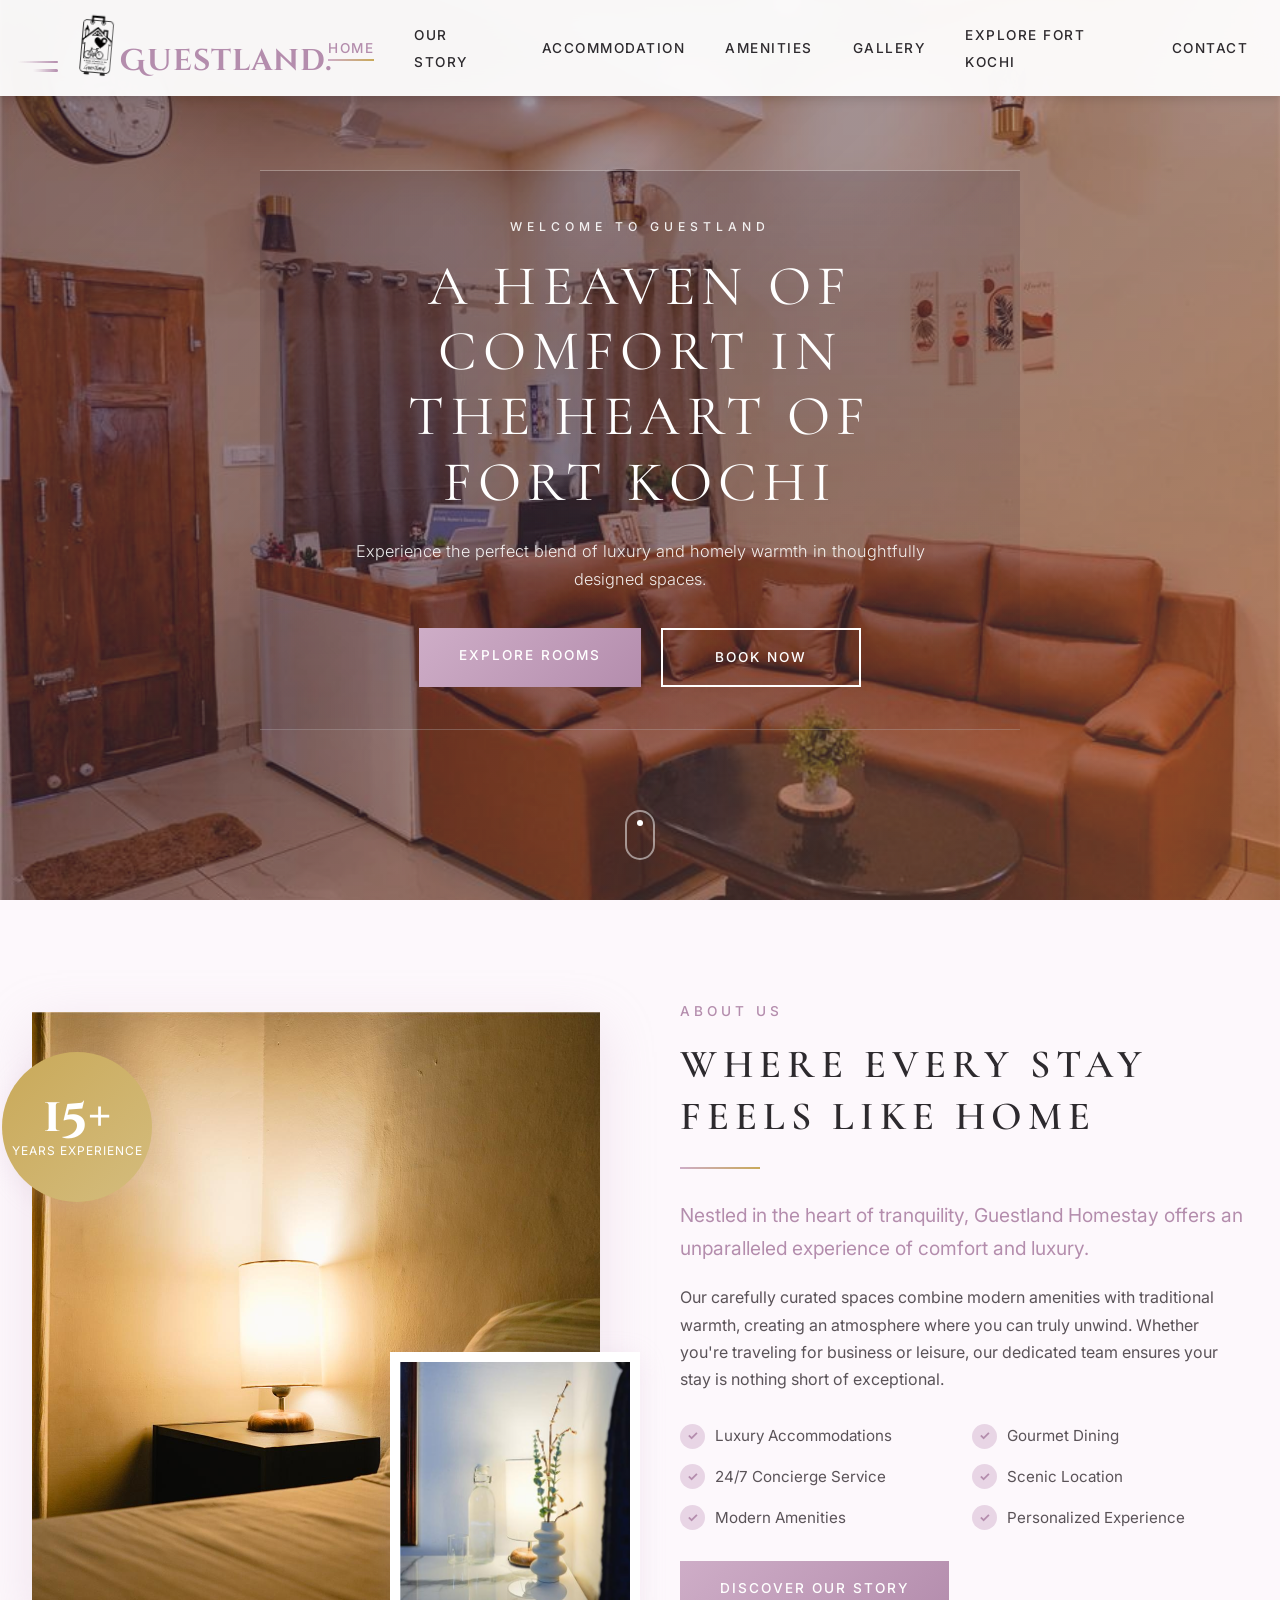
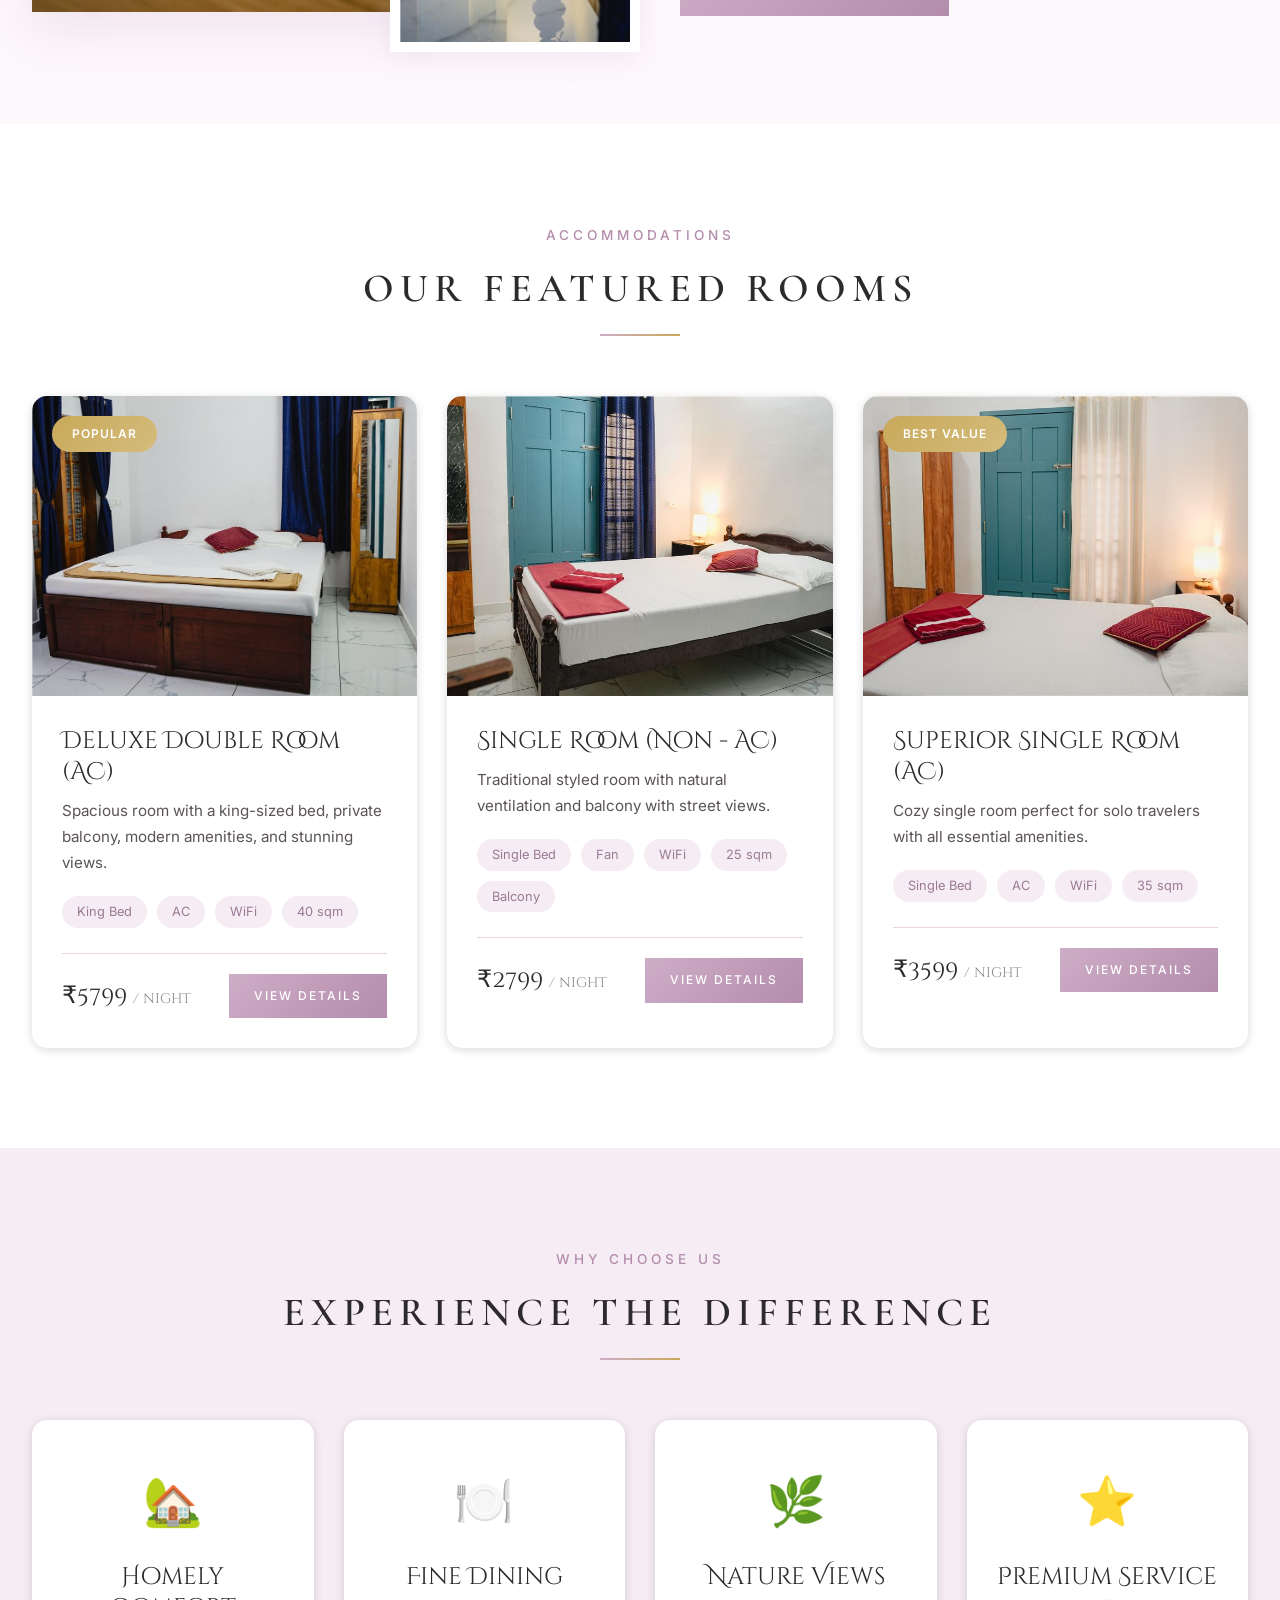
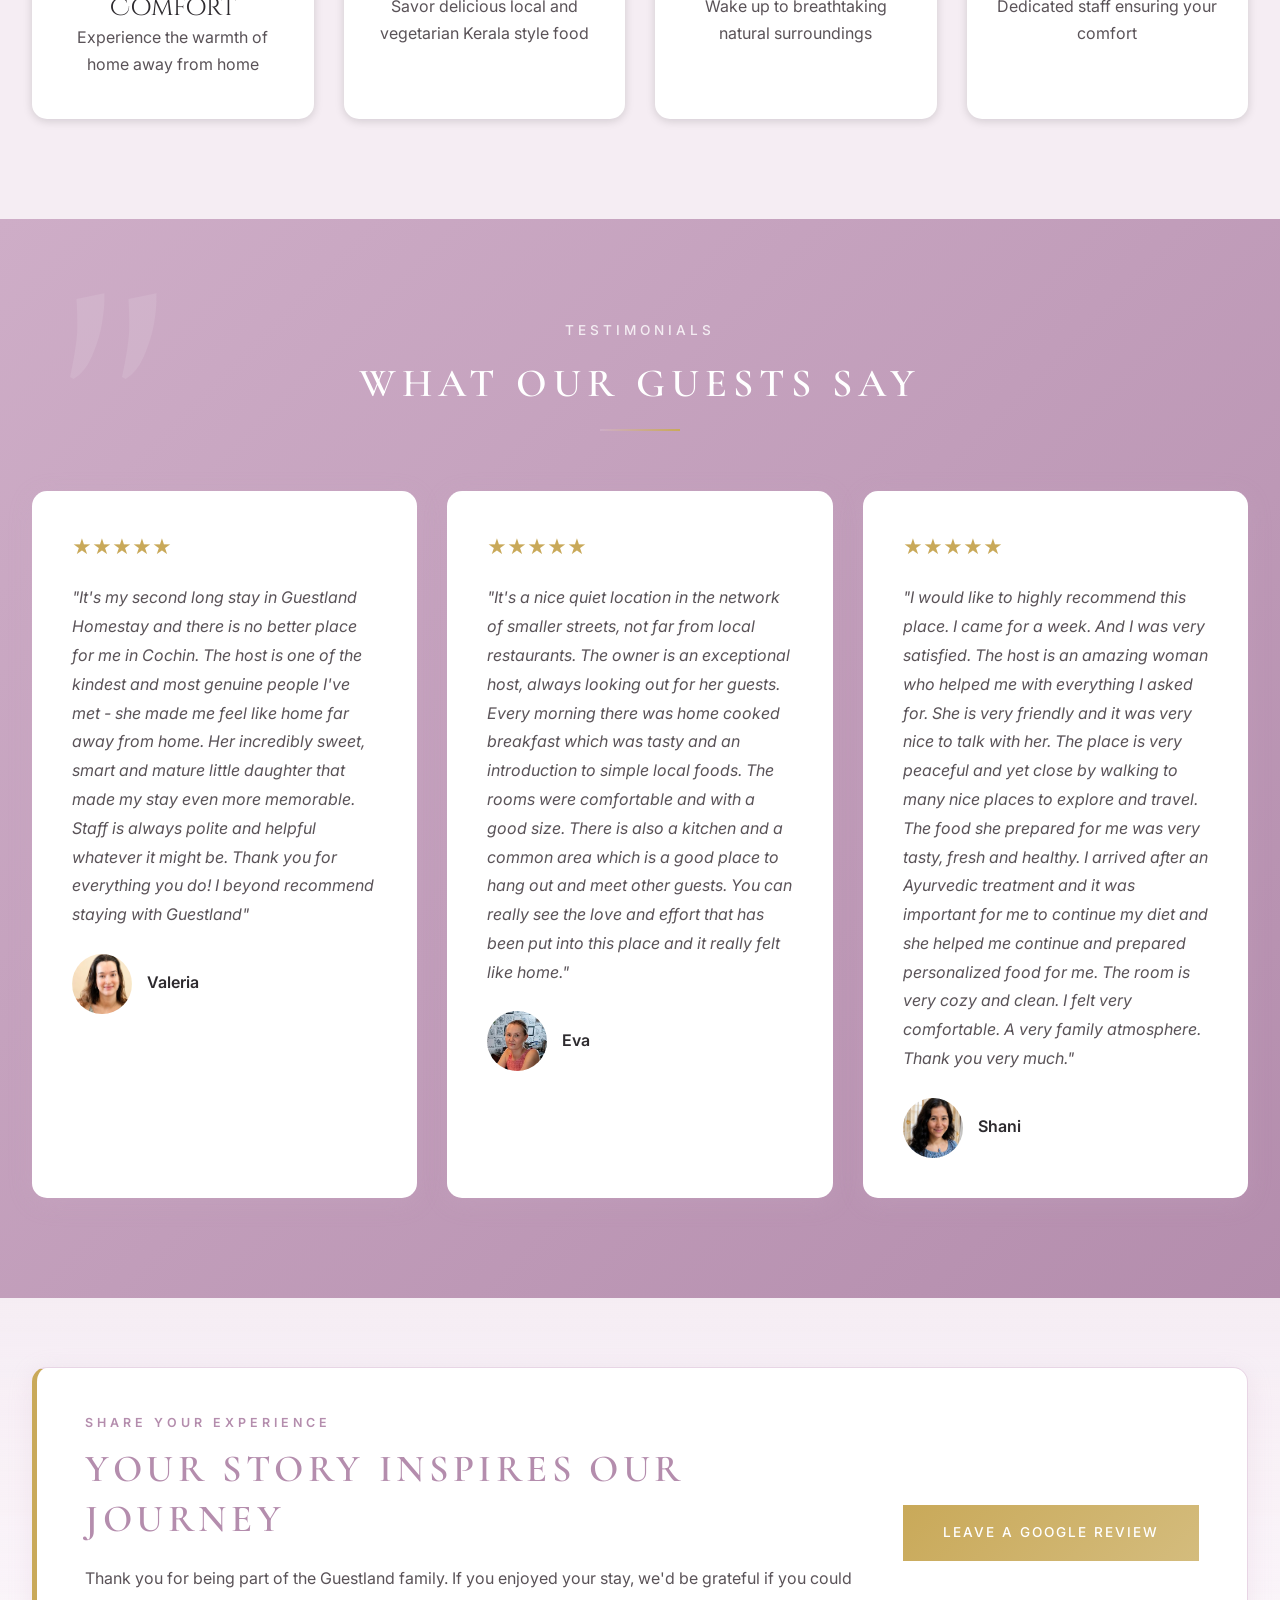
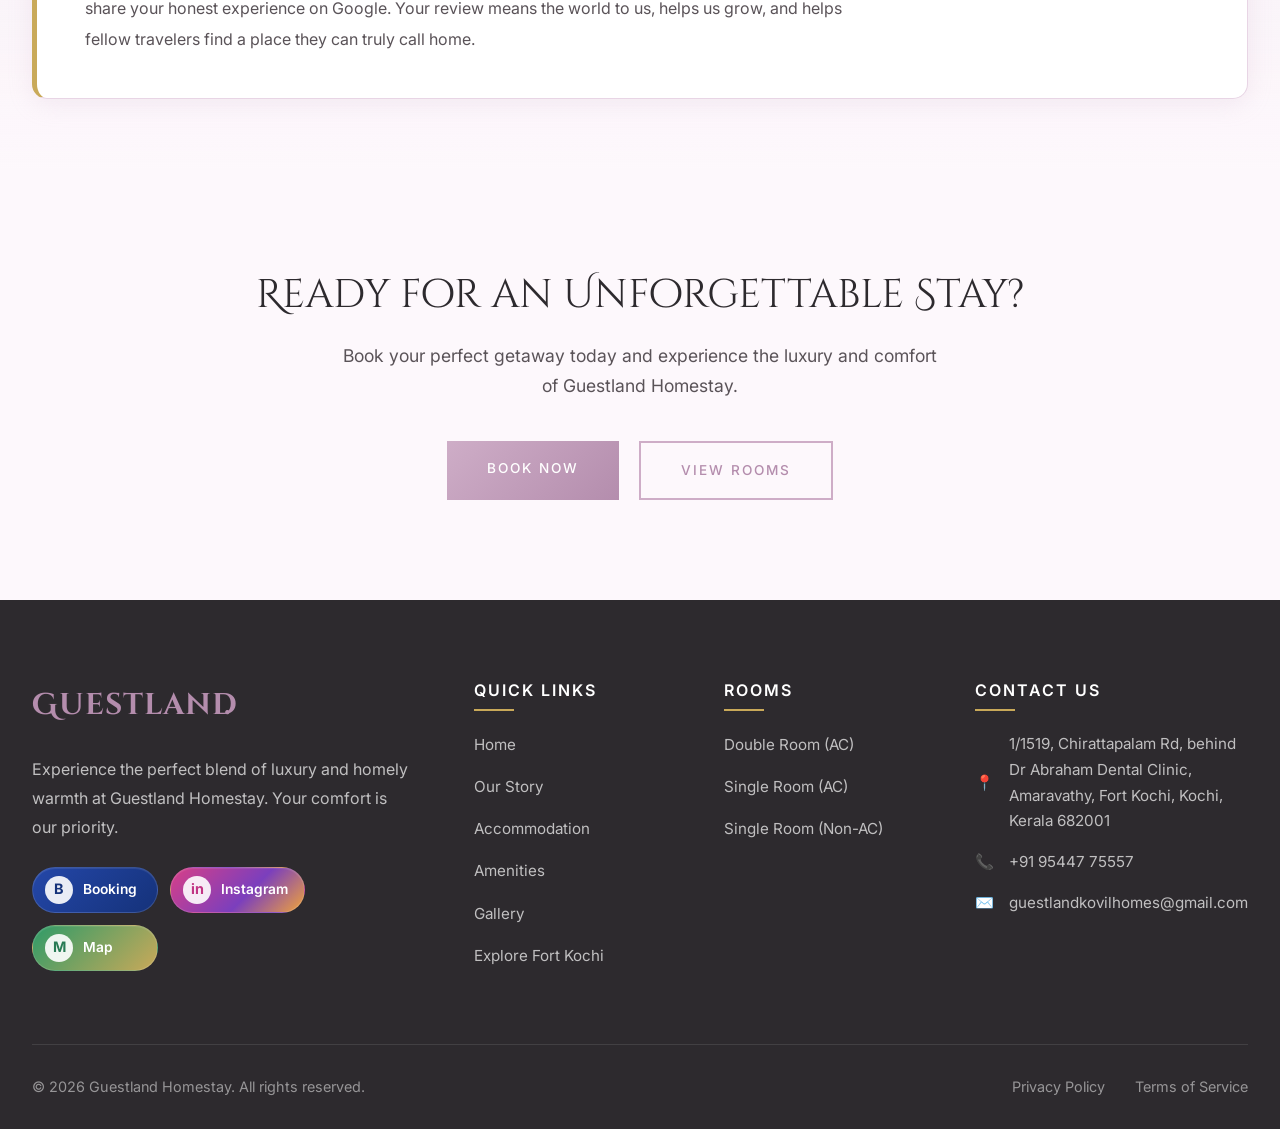
==== commit f21db05b: "images added" ====
--- a/index.html
+++ b/index.html
@@ -131,7 +131,7 @@
                 <!-- Room Card 2 -->
                 <div class="room-card">
                     <div class="room-card-image">
-                        <img src="images/optimized/single-non-ac-room.jpg" alt="Single Non-AC Room" loading="lazy">
+                        <img src="images/optimized/single-ac-room.jpg" alt="Single Non-AC Room" loading="lazy">
                     </div>
                     <div class="room-card-content">
                         <h4>Single Room (Non - AC)</h4>
@@ -153,7 +153,7 @@
                 <!-- Room Card 3 -->
                 <div class="room-card">
                     <div class="room-card-image">
-                        <img src="images/optimized/single-ac-room.jpg" alt="Superior Single Room AC" loading="lazy">
+                        <img src="images/optimized/single-non-ac-room.jpg" alt="Superior Single Room AC" loading="lazy">
                         <span class="room-card-badge">Best Value</span>
                     </div>
                     <div class="room-card-content">
@@ -247,6 +247,20 @@
                         </div>
                     </div>
                 </div>
+            </div>
+        </div>
+    </section>
+
+    <!-- Google Review Section -->
+    <section class="google-review-section" aria-labelledby="google-review-title">
+        <div class="container">
+            <div class="google-review-card">
+                <div class="google-review-content">
+                    <span class="subtitle">Share Your Experience</span>
+                    <h2 id="google-review-title">Your Story Inspires Our Journey</h2>
+                    <p>Thank you for being part of the Guestland family. If you enjoyed your stay, we'd be grateful if you could share your honest experience on Google. Your review means the world to us, helps us grow, and helps fellow travelers find a place they can truly call home.</p>
+                </div>
+                <a href="https://g.page/r/CRU2dtNoeeHoEAE/review" class="btn btn-gold google-review-btn" target="_blank" rel="noopener noreferrer">Leave a Google Review</a>
             </div>
         </div>
     </section>
--- a/css/style.css
+++ b/css/style.css
@@ -593,6 +593,7 @@
 .page-header {
     height: 50vh;
     min-height: 400px;
+    margin-top: 96px;
     position: relative;
     display: flex;
     align-items: center;
@@ -608,10 +609,15 @@
     height: 100%;
 }
 
+.page-header .amenities-hero-bg img {
+    object-position: 65% 65%;
+}
+
 .page-header .hero-overlay {
     background: linear-gradient(135deg, 
-        rgba(206, 173, 199, 0.8) 0%,
-        rgba(74, 52, 70, 0.7) 100%);
+        rgba(64, 40, 58, 0.55) 0%,
+        rgba(74, 52, 70, 0.72) 55%,
+        rgba(36, 24, 34, 0.58) 100%);
 }
 
 .page-header-content {
@@ -625,6 +631,7 @@
     font-size: 4rem;
     color: var(--white);
     margin-bottom: 15px;
+    text-shadow: 0 3px 18px rgba(14, 6, 12, 0.45);
 }
 
 .breadcrumb {
@@ -812,6 +819,43 @@
 
 .room-card-content {
     padding: 30px;
+}
+
+.enhance-stay-grid {
+    align-items: start;
+}
+
+.enhance-stay-grid .room-card {
+    display: flex;
+    flex-direction: column;
+}
+
+.enhance-stay-grid .room-card-content {
+    display: flex;
+    flex: 1;
+    flex-direction: column;
+}
+
+.enhance-stay-grid .room-features {
+    margin-bottom: 25px;
+}
+
+.enhance-gap-image {
+    height: 270px;
+    overflow: hidden;
+    border-radius: 8px;
+}
+
+.enhance-gap-image img {
+    width: 100%;
+    height: 100%;
+    object-fit: cover;
+    display: block;
+    transition: var(--transition-slow);
+}
+
+.room-card:hover .enhance-gap-image img {
+    transform: scale(1.05);
 }
 
 .room-card-content h4 {
@@ -1246,6 +1290,61 @@
 }
 
 /* ============================================
+   GOOGLE REVIEW
+   ============================================ */
+.google-review-section {
+    margin-top: -1px;
+    padding: 70px 0;
+    background:
+        linear-gradient(180deg, rgba(180, 141, 173, 0.1), rgba(253, 248, 252, 0.96)),
+        var(--cream);
+}
+
+.google-review-card {
+    display: grid;
+    grid-template-columns: minmax(0, 1fr) auto;
+    gap: 40px;
+    align-items: center;
+    padding: 44px 48px;
+    background: var(--white);
+    border: 1px solid var(--primary-light);
+    border-left: 5px solid var(--gold);
+    border-radius: 15px;
+    box-shadow: var(--shadow-md);
+}
+
+.google-review-content .subtitle {
+    display: block;
+    margin-bottom: 12px;
+    color: var(--primary-dark);
+    font-size: 0.78rem;
+    font-weight: 600;
+    letter-spacing: 4px;
+    text-transform: uppercase;
+}
+
+.google-review-content h2 {
+    margin-bottom: 18px;
+    color: var(--primary-dark);
+    font-family: var(--font-subheading);
+    font-size: clamp(1.85rem, 3vw, 2.55rem);
+    font-weight: 600;
+    letter-spacing: 0.12em;
+    text-transform: uppercase;
+}
+
+.google-review-content p {
+    max-width: 820px;
+    margin: 0;
+    font-size: 1rem;
+    line-height: 1.9;
+}
+
+.google-review-btn {
+    white-space: nowrap;
+}
+
+/* ============================================
    STORY/HISTORY SECTION
    ============================================ */
 .story-section {
@@ -1275,6 +1374,14 @@
     aspect-ratio: 16 / 9;
     object-fit: cover;
     box-shadow: var(--shadow-lg);
+}
+
+.image-caption {
+    margin: 10px 0 0;
+    color: var(--primary-dark);
+    font-size: 0.85rem;
+    font-weight: 600;
+    text-align: center;
 }
 
 .team-description {
@@ -1367,6 +1474,19 @@
    ============================================ */
 .awards-section {
     background: var(--cream);
+}
+
+.awards-image {
+    max-width: 900px;
+    margin: 0 auto 40px;
+}
+
+.awards-image img {
+    width: 100%;
+    aspect-ratio: 16 / 9;
+    object-fit: cover;
+    border-radius: 8px;
+    box-shadow: var(--shadow-lg);
 }
 
 .awards-grid {
@@ -2061,6 +2181,20 @@
     .testimonials-grid {
         grid-template-columns: repeat(2, 1fr);
     }
+
+    .google-review-card {
+        grid-template-columns: 1fr;
+        gap: 28px;
+        text-align: center;
+    }
+
+    .google-review-content p {
+        margin: 0 auto;
+    }
+
+    .google-review-btn {
+        justify-self: center;
+    }
     
     .footer-grid {
         grid-template-columns: repeat(2, 1fr);
@@ -2164,6 +2298,14 @@
     
     .testimonials-grid {
         grid-template-columns: 1fr;
+    }
+
+    .google-review-section {
+        padding: 55px 0;
+    }
+
+    .google-review-card {
+        padding: 34px 26px;
     }
     
     .awards-grid {
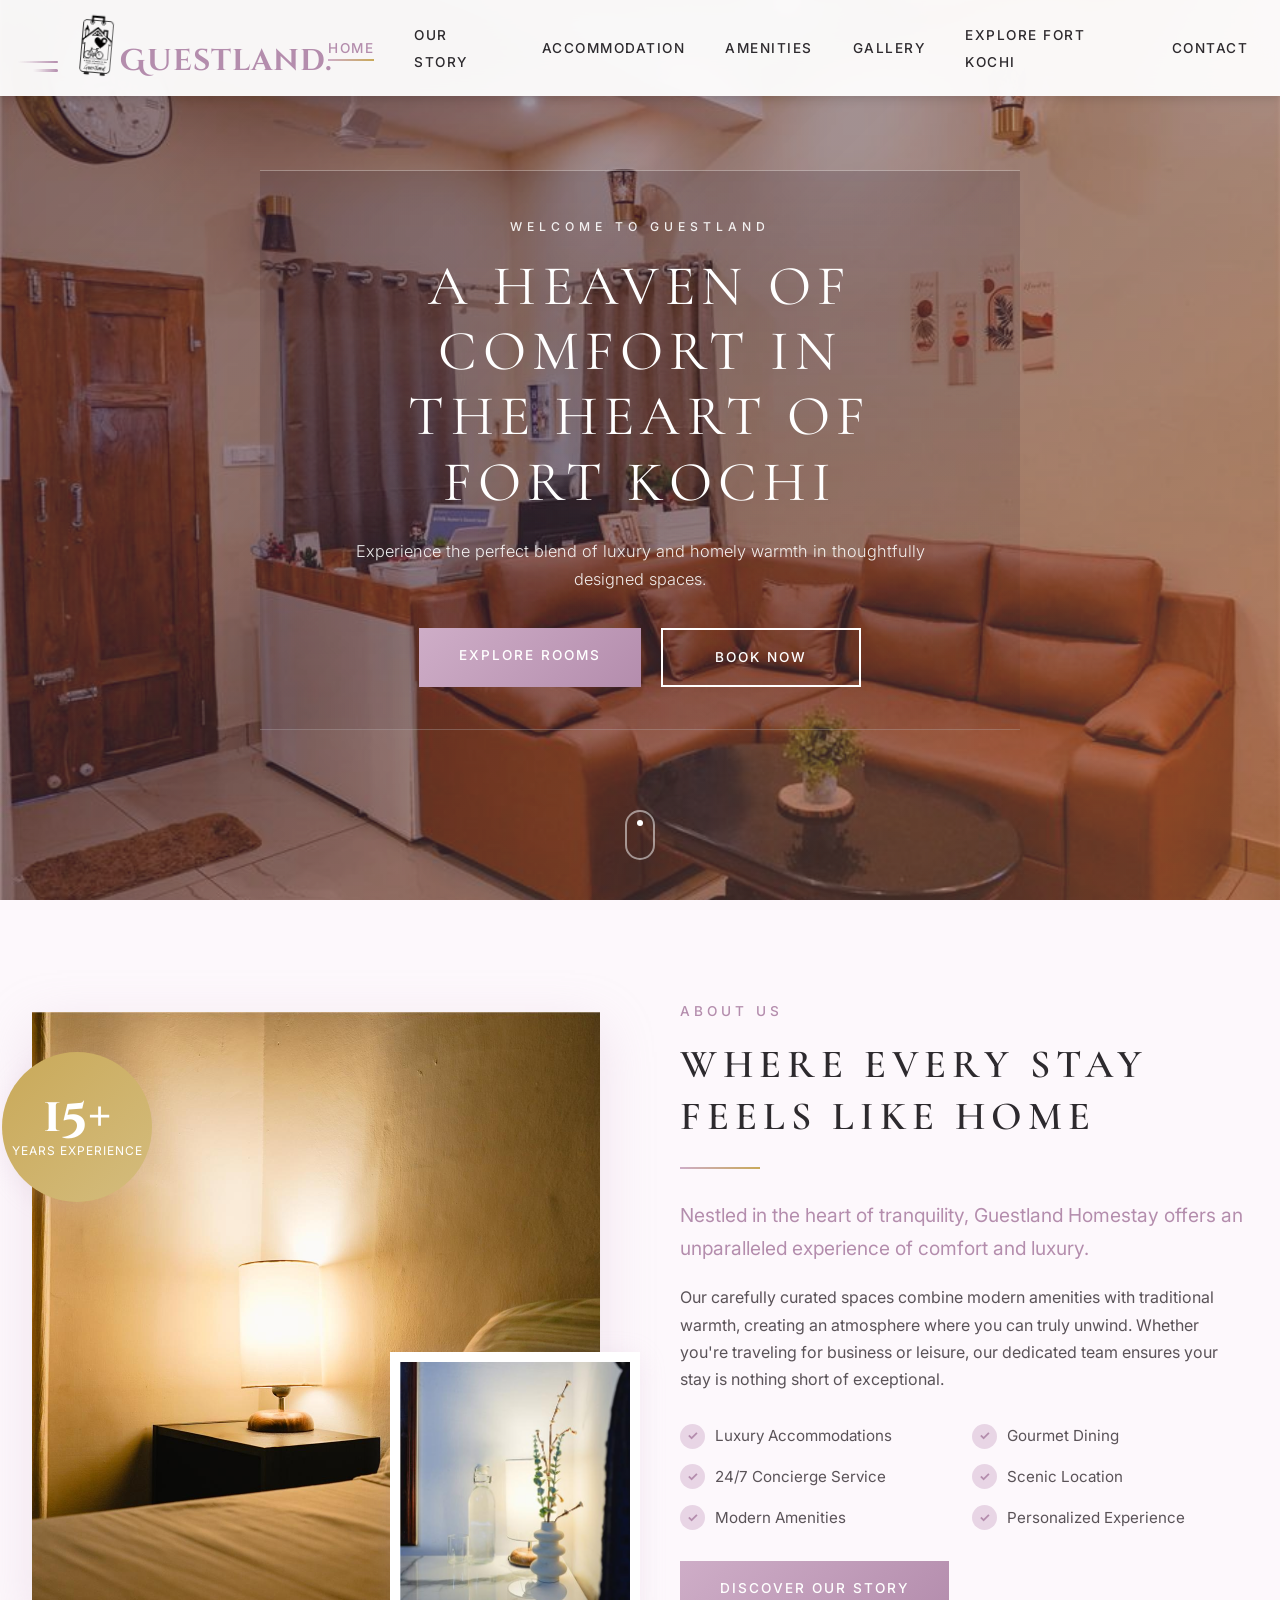
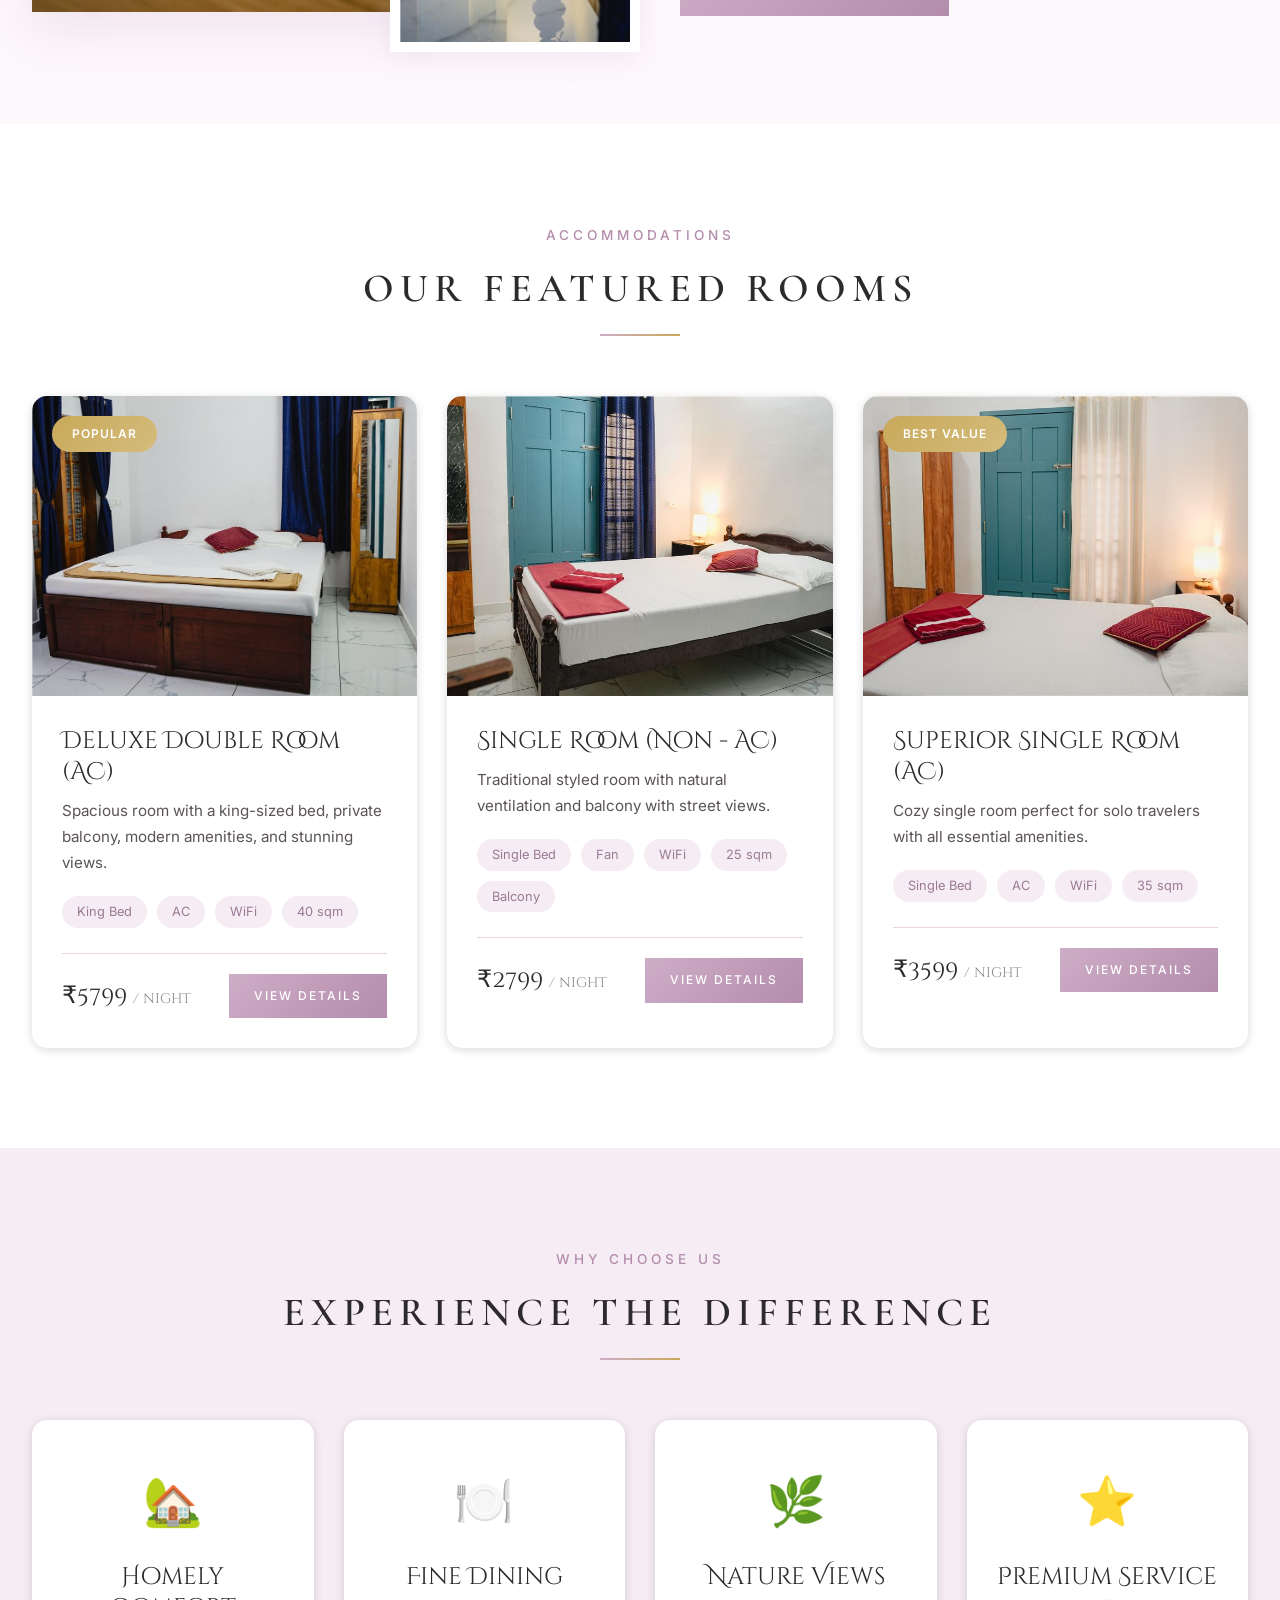
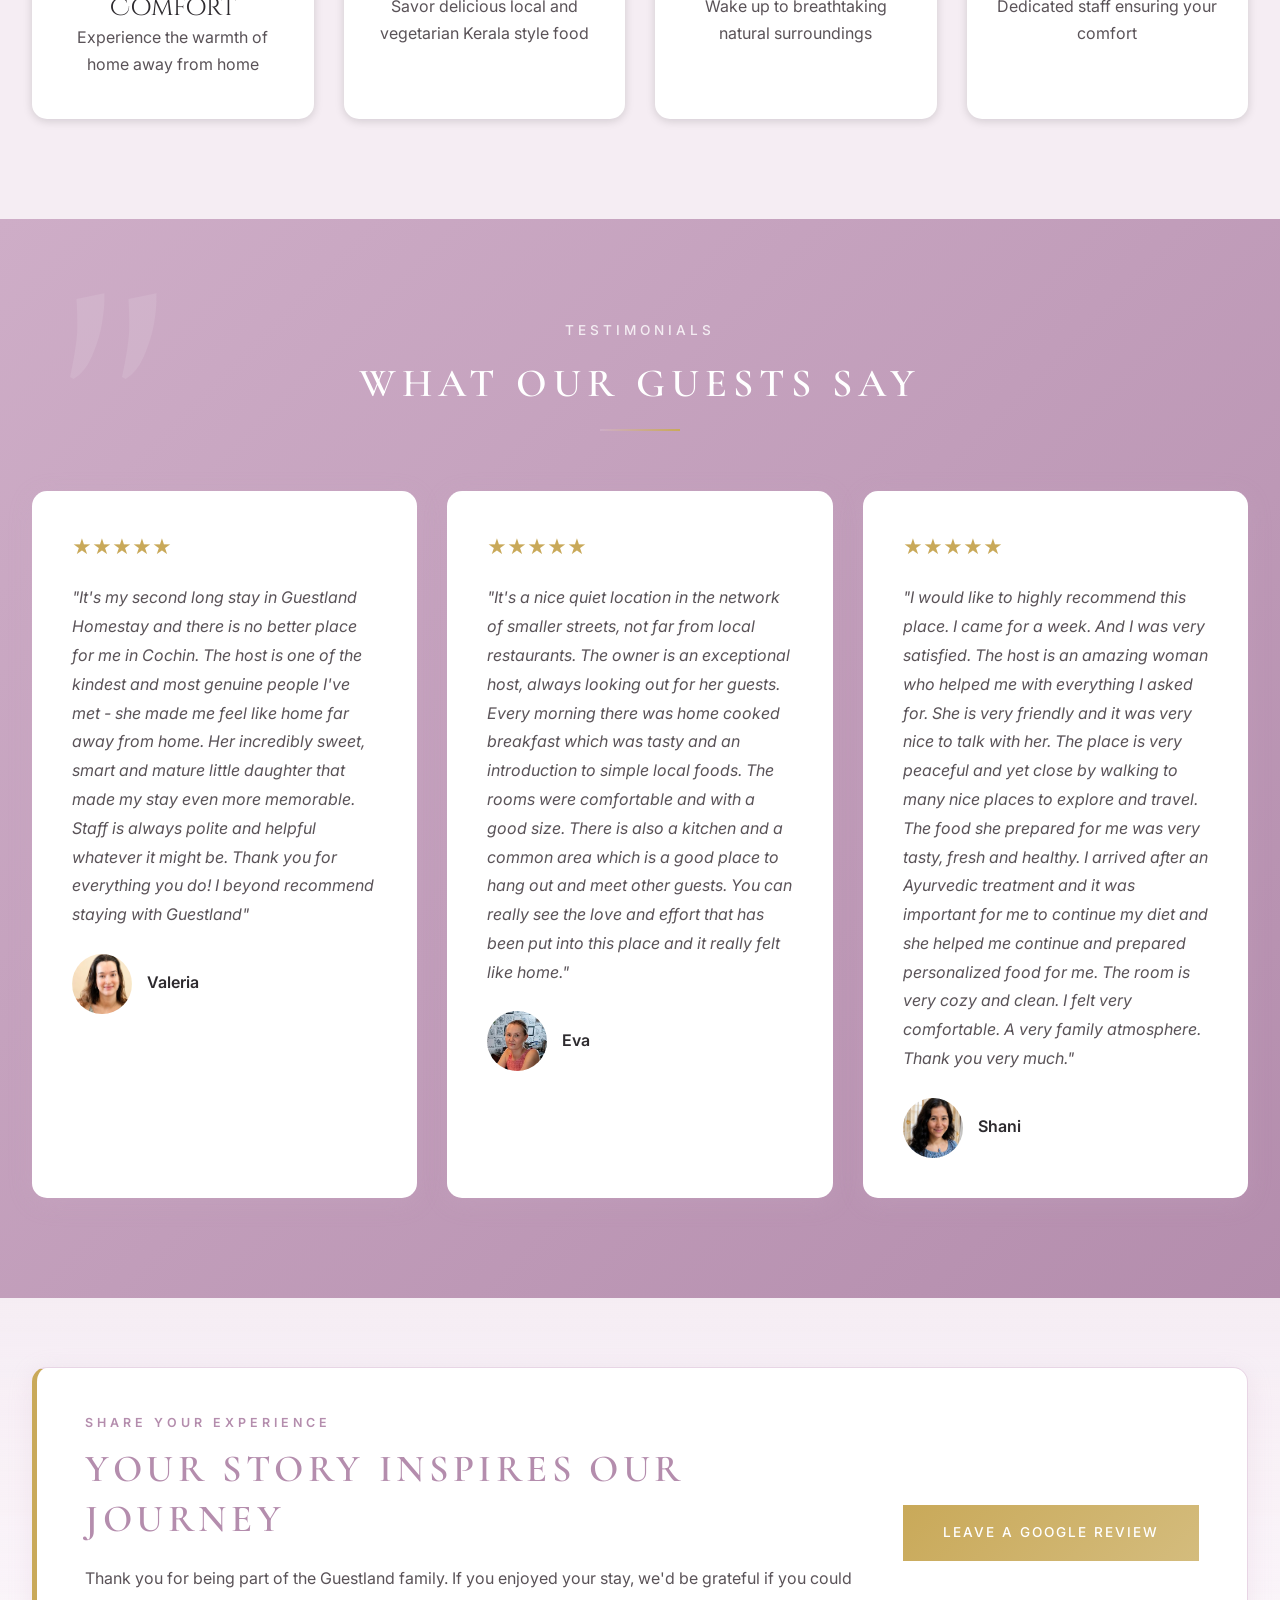
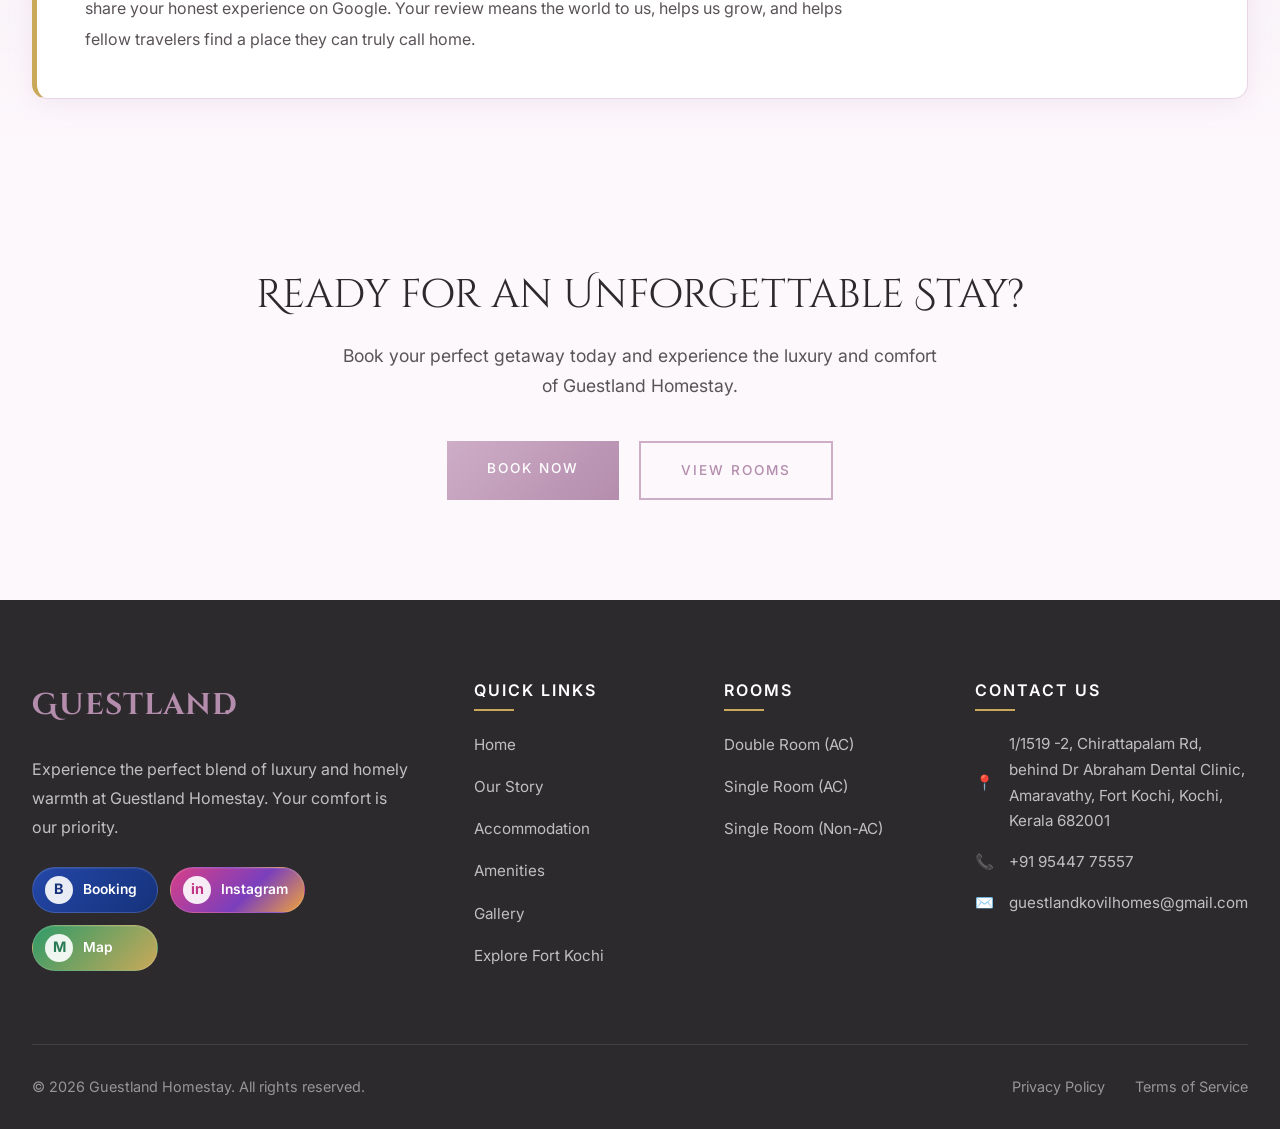
==== commit 22c37e67: "gallery guest updated" ====
--- a/index.html
+++ b/index.html
@@ -18,7 +18,7 @@
                 <img src="images/home_stay_logo1.png" alt="Guestland Homestay logo">
                 <span>Guestland.</span>
             </a>
-            <ul class="nav-links">
+            <ul class="nav-links" id="primary-navigation">
                 <li><a href="index.html" class="active">Home</a></li>
                 <li><a href="story.html">Our Story</a></li>
                 <li class="dropdown">
@@ -35,11 +35,11 @@
                 <li><a href="attractions.html">Explore Fort Kochi</a></li>
                 <li><a href="contact.html">Contact</a></li>
             </ul>
-            <div class="menu-toggle">
-                <span></span>
-                <span></span>
-                <span></span>
-            </div>
+            <button class="menu-toggle" type="button" aria-label="Open navigation menu" aria-expanded="false" aria-controls="primary-navigation">
+                <span aria-hidden="true"></span>
+                <span aria-hidden="true"></span>
+                <span aria-hidden="true"></span>
+            </button>
         </div>
     </nav>
 
@@ -285,11 +285,11 @@
                     <a href="index.html" class="logo">Guestland<span>.</span></a>
                     <p>Experience the perfect blend of luxury and homely warmth at Guestland Homestay. Your comfort is our priority.</p>
                     <div class="social-links footer-social-links" aria-label="Guestland links">
-                        <a href="#" class="social-link footer-social-link booking-link" aria-label="Book Guestland on Booking.com" title="Booking.com">
+                        <a href="https://www.booking.com/hotel/in/kovil-homes-guest-land.en-gb.html?aid=304142&label=gen173nr-10CAEoggI46AdIM1gEaGyIAQGYATO4ARfIAQzYAQPoAQH4AQGIAgGoAgG4Au7TtNIGwAIB0gIkYWEyZWE2YmQtNzgzYi00MWZiLWFjOGItNTFjMDk3MDYyNDdk2AIB4AIB&sid=e825ec350ecc7b436de0e7351ef931e3&dest_id=-2093645&dest_type=city&dist=0&group_adults=2&group_children=0&hapos=1&hpos=1&no_rooms=1&req_adults=2&req_children=0&room1=A%2CA&sb_price_type=total&sr_order=popularity&srepoch=1783441976&srpvid=a01074455c0806b8&type=total&ucfs=1&" class="social-link footer-social-link booking-link" target="_blank" rel="noopener noreferrer" aria-label="Book Guestland on Booking.com" title="Booking.com">
                             <span class="social-icon">B</span>
                             <span class="social-label">Booking</span>
                         </a>
-                        <a href="#" class="social-link footer-social-link instagram-link" aria-label="Follow Guestland on Instagram" title="Instagram">
+                        <a href="https://www.instagram.com/guestland_fortkochi/?__pwa=1" class="social-link footer-social-link instagram-link" target="_blank" rel="noopener noreferrer" aria-label="Follow Guestland on Instagram" title="Instagram">
                             <span class="social-icon">in</span>
                             <span class="social-label">Instagram</span>
                         </a>
@@ -321,7 +321,7 @@
                 </div>
                 <div class="footer-contact">
                     <h4>Contact Us</h4>
-                    <p><span>📍</span> 1/1519, Chirattapalam Rd, behind Dr Abraham Dental Clinic, Amaravathy, Fort Kochi, Kochi, Kerala 682001</p>
+                    <p><span>📍</span> 1/1519 -2, Chirattapalam Rd, behind Dr Abraham Dental Clinic, Amaravathy, Fort Kochi, Kochi, Kerala 682001</p>
                     <p><span>📞</span> +91 95447 75557</p>
                     <p><span>✉️</span> guestlandkovilhomes@gmail.com</p>
                 </div>
@@ -335,5 +335,6 @@
             </div>
         </div>
     </footer>
+    <script src="js/navigation.js" defer></script>
 </body>
 </html>
--- a/css/style.css
+++ b/css/style.css
@@ -209,7 +209,7 @@
     top: 0;
     left: 0;
     right: 0;
-    z-index: 1000;
+    z-index: 2000;
     padding: 10px 0;
     transition: var(--transition-fast);
     background: rgba(255, 255, 255, 0.95);
@@ -226,6 +226,7 @@
     display: flex;
     justify-content: space-between;
     align-items: center;
+    position: relative;
 }
 
 .logo {
@@ -414,16 +415,153 @@
 .menu-toggle {
     display: none;
     flex-direction: column;
+    align-items: center;
+    justify-content: center;
     gap: 5px;
     cursor: pointer;
     padding: 10px;
+    min-width: 44px;
+    min-height: 44px;
+    border: 0;
+    background: transparent;
+    color: var(--text-dark);
+    position: relative;
+    z-index: 2003;
+    -webkit-tap-highlight-color: transparent;
 }
 
 .menu-toggle span {
+    display: block;
     width: 25px;
     height: 2px;
-    background: var(--text-dark);
+    background: currentColor;
+    border-radius: 2px;
     transition: var(--transition-fast);
+    transform-origin: center;
+}
+
+.menu-toggle:focus-visible {
+    outline: 2px solid var(--primary-dark);
+    outline-offset: 3px;
+}
+
+.navbar.menu-open .menu-toggle span:nth-child(1) {
+    transform: translateY(7px) rotate(45deg);
+}
+
+.navbar.menu-open .menu-toggle span:nth-child(2) {
+    opacity: 0;
+    transform: scaleX(0);
+}
+
+.navbar.menu-open .menu-toggle span:nth-child(3) {
+    transform: translateY(-7px) rotate(-45deg);
+}
+
+body::before {
+    content: '';
+    position: fixed;
+    inset: 0;
+    z-index: 1500;
+    background: rgba(45, 42, 46, 0.48);
+    opacity: 0;
+    visibility: hidden;
+    pointer-events: none;
+    transition: opacity 0.3s ease, visibility 0s linear 0.3s;
+}
+
+body.nav-open {
+    overflow: hidden;
+    overscroll-behavior: none;
+}
+
+body.nav-open::before {
+    opacity: 1;
+    visibility: visible;
+    pointer-events: auto;
+    transition-delay: 0s;
+}
+
+@media (max-width: 1024px) {
+    .navbar .logo {
+        position: relative;
+        z-index: 2003;
+    }
+
+    .menu-toggle {
+        display: flex;
+    }
+
+    .nav-links {
+        position: fixed;
+        top: 0;
+        right: 0;
+        z-index: 2002;
+        width: min(88vw, 380px);
+        height: 100vh;
+        height: 100dvh;
+        display: flex;
+        flex-direction: column;
+        align-items: stretch;
+        justify-content: flex-start;
+        gap: 0;
+        padding: 112px 32px 36px;
+        overflow-y: auto;
+        overscroll-behavior: contain;
+        background: var(--white);
+        box-shadow: -12px 0 40px rgba(45, 42, 46, 0.2);
+        opacity: 0;
+        visibility: hidden;
+        pointer-events: none;
+        transform: translateX(105%);
+        transition: transform 0.35s ease, opacity 0.3s ease, visibility 0s linear 0.35s;
+    }
+
+    .navbar.menu-open .nav-links {
+        opacity: 1;
+        visibility: visible;
+        pointer-events: auto;
+        transform: translateX(0);
+        transition-delay: 0s;
+    }
+
+    .nav-links li,
+    .nav-links a {
+        width: 100%;
+    }
+
+    .nav-links > li > a {
+        display: block;
+        padding: 13px 0;
+    }
+
+    .dropdown-content {
+        position: static;
+        min-width: 0;
+        margin: 2px 0 8px;
+        padding: 6px 0;
+        opacity: 1;
+        visibility: visible;
+        transform: none;
+        background: var(--primary-lighter);
+        box-shadow: none;
+    }
+
+    .dropdown:hover .dropdown-content {
+        transform: none;
+    }
+
+    .dropdown-content a {
+        padding: 10px 18px;
+    }
+}
+
+@media (prefers-reduced-motion: reduce) {
+    .nav-links,
+    .menu-toggle span,
+    body::before {
+        transition-duration: 0.01ms !important;
+    }
 }
 
 /* ============================================
@@ -620,6 +758,22 @@
         rgba(36, 24, 34, 0.58) 100%);
 }
 
+.page-header .gallery-hero-bg {
+    background:
+        radial-gradient(circle at 18% 28%, rgba(201, 169, 89, 0.34), transparent 27%),
+        radial-gradient(circle at 80% 20%, rgba(232, 213, 229, 0.32), transparent 32%),
+        linear-gradient(135deg, #3d2939 0%, #76546d 52%, #b48dad 100%);
+}
+
+.page-header .gallery-hero-bg::before {
+    content: '';
+    position: absolute;
+    inset: 0;
+    background:
+        linear-gradient(115deg, transparent 0 28%, rgba(255, 255, 255, 0.08) 28% 28.2%, transparent 28.2% 67%, rgba(255, 255, 255, 0.06) 67% 67.2%, transparent 67.2%),
+        repeating-linear-gradient(90deg, transparent 0 11%, rgba(255, 255, 255, 0.035) 11% calc(11% + 1px));
+}
+
 .page-header-content {
     text-align: center;
     color: var(--white);
@@ -1058,147 +1212,562 @@
    ============================================ */
 .gallery-section {
     background: var(--cream);
+    position: relative;
+}
+
+.gallery-section .section-header {
+    margin-bottom: 34px;
+}
+
+.gallery-intro {
+    max-width: 760px;
+    margin: 0 auto 42px;
+    text-align: center;
+    font-family: var(--font-subheading);
+    font-size: clamp(1.15rem, 2vw, 1.35rem);
+    line-height: 1.65;
+    color: var(--text-medium);
+}
+
+.gallery-toolbar {
+    display: flex;
+    flex-direction: column;
+    align-items: center;
+    gap: 16px;
+    margin-bottom: 38px;
 }
 
 .gallery-filters {
     display: flex;
     justify-content: center;
-    gap: 20px;
-    margin-bottom: 50px;
     flex-wrap: wrap;
+    gap: 12px;
+    width: 100%;
 }
 
 .gallery-filter {
-    background: transparent;
-    border: 2px solid var(--primary);
-    padding: 12px 30px;
-    font-size: 0.85rem;
-    font-weight: 500;
-    letter-spacing: 1px;
+    flex: 0 0 auto;
+    padding: 11px 22px;
+    border: 1px solid rgba(180, 141, 173, 0.65);
+    border-radius: 999px;
+    background: rgba(255, 255, 255, 0.72);
+    box-shadow: 0 5px 18px rgba(74, 52, 70, 0.06);
+    color: var(--primary-darker);
+    font-family: var(--font-body);
+    font-size: 0.78rem;
+    font-weight: 600;
+    letter-spacing: 1.2px;
+    line-height: 1.2;
     text-transform: uppercase;
-    color: var(--primary-dark);
+    white-space: nowrap;
     cursor: pointer;
     transition: var(--transition-fast);
-    border-radius: 30px;
 }
 
 .gallery-filter:hover,
 .gallery-filter.active {
-    background: var(--primary);
+    border-color: var(--primary-dark);
+    background: linear-gradient(135deg, var(--primary), var(--primary-dark));
     color: var(--white);
+    box-shadow: 0 10px 24px rgba(155, 122, 148, 0.24);
+    transform: translateY(-2px);
+}
+
+.gallery-filter:focus-visible {
+    outline: 3px solid rgba(201, 169, 89, 0.55);
+    outline-offset: 3px;
+}
+
+.gallery-count {
+    margin: 0;
+    color: var(--text-light);
+    font-size: 0.78rem;
+    font-weight: 600;
+    letter-spacing: 1.5px;
+    text-transform: uppercase;
 }
 
 .gallery-grid {
     display: grid;
     grid-template-columns: repeat(4, 1fr);
-    gap: 20px;
-}
-
-.gallery-item {
+    grid-auto-flow: dense;
+    grid-auto-rows: 8px;
+    align-items: start;
+    gap: 18px;
+}
+
+.gallery-card {
     position: relative;
-    height: 300px;
+    min-width: 0;
+    margin: 0;
     overflow: hidden;
-    border-radius: 15px;
-    cursor: pointer;
-}
-
-.gallery-item.tall {
-    grid-row: span 2;
-    height: 620px;
-}
-
-.gallery-item.wide {
-    grid-column: span 2;
-}
-
-.gallery-item img {
+    border-radius: 18px;
+    background: var(--primary-lighter);
+    box-shadow: 0 12px 34px rgba(74, 52, 70, 0.12);
+    opacity: 0;
+    transform: translateY(12px);
+    transition:
+        opacity 0.32s ease,
+        transform 0.32s ease,
+        box-shadow 0.4s ease;
+}
+
+.gallery-grid.is-ready .gallery-card {
+    opacity: 1;
+    transform: translateY(0);
+}
+
+.gallery-card[hidden] {
+    display: none;
+}
+
+.gallery-card-media {
+    position: relative;
+    width: 100%;
+    height: 100%;
+    overflow: hidden;
+    border-radius: inherit;
+}
+
+.gallery-card-media::after {
+    content: '';
+    position: absolute;
+    inset: 0;
+    z-index: 1;
+    border: 1px solid rgba(255, 255, 255, 0.2);
+    border-radius: inherit;
+    pointer-events: none;
+}
+
+.gallery-card img {
     width: 100%;
     height: 100%;
     object-fit: cover;
-    transition: var(--transition-slow);
-}
-
-.gallery-item:hover img {
-    transform: scale(1.15);
-}
-
-.gallery-overlay {
+    transition: transform 0.7s cubic-bezier(0.2, 0.65, 0.3, 1), filter 0.4s ease;
+}
+
+.gallery-caption {
+    position: absolute;
+    inset: 0;
+    z-index: 2;
+    display: flex;
+    flex-direction: column;
+    justify-content: flex-end;
+    padding: clamp(20px, 2.4vw, 30px);
+    background: linear-gradient(
+        to top,
+        rgba(38, 24, 35, 0.86) 0%,
+        rgba(52, 34, 49, 0.28) 35%,
+        transparent 64%
+    );
+    pointer-events: none;
+}
+
+.gallery-caption-category {
+    margin-bottom: 6px;
+    color: rgba(255, 255, 255, 0.78);
+    font-size: 0.68rem;
+    font-weight: 600;
+    letter-spacing: 2px;
+    line-height: 1.3;
+    text-transform: uppercase;
+}
+
+.gallery-caption-title {
+    margin: 0;
+    color: var(--white);
+    font-family: var(--font-subheading);
+    font-size: clamp(1.25rem, 2vw, 1.65rem);
+    font-weight: 600;
+    letter-spacing: 0.04em;
+    line-height: 1.15;
+    text-shadow: 0 2px 14px rgba(0, 0, 0, 0.32);
+}
+
+.gallery-grid.is-ready .gallery-card:hover {
+    box-shadow: 0 22px 50px rgba(74, 52, 70, 0.22);
+    transform: translateY(-4px);
+}
+
+.gallery-card:hover img {
+    filter: saturate(1.04) contrast(1.02);
+    transform: scale(1.045);
+}
+
+.gallery-grid.is-ready .gallery-card.is-leaving,
+.gallery-grid.is-ready .gallery-card.is-entering {
+    opacity: 0;
+    transform: translateY(14px) scale(0.98);
+}
+
+.gallery-noscript {
+    max-width: 620px;
+    margin: 30px auto 0;
+    padding: 18px 22px;
+    border: 1px solid var(--primary-light);
+    border-radius: 14px;
+    background: var(--white);
+    text-align: center;
+}
+
+@media (prefers-reduced-motion: reduce) {
+    .gallery-filter,
+    .gallery-card,
+    .gallery-card img {
+        transition-duration: 0.01ms !important;
+    }
+}
+
+/* ============================================
+   HAPPY GUESTS CAROUSEL
+   ============================================ */
+.happy-guests-section {
+    position: relative;
+    overflow: hidden;
+    background:
+        linear-gradient(180deg, rgba(255, 255, 255, 0.98), rgba(253, 248, 252, 0.96)),
+        var(--white);
+}
+
+.happy-guests-section::before {
+    content: '';
     position: absolute;
     top: 0;
-    left: 0;
+    left: 50%;
+    width: min(1180px, calc(100% - 4rem));
+    height: 1px;
+    background: linear-gradient(90deg, transparent, rgba(180, 141, 173, 0.38), transparent);
+    transform: translateX(-50%);
+}
+
+.happy-guests-glow {
+    position: absolute;
+    width: 440px;
+    height: 440px;
+    border-radius: 50%;
+    background: rgba(206, 173, 199, 0.13);
+    filter: blur(4px);
+    pointer-events: none;
+}
+
+.happy-guests-glow-left {
+    top: -230px;
+    left: -250px;
+}
+
+.happy-guests-glow-right {
+    right: -280px;
+    bottom: -260px;
+    background: rgba(201, 169, 89, 0.08);
+}
+
+.happy-guests-container {
+    position: relative;
+    z-index: 1;
+}
+
+.happy-guests-header {
+    max-width: 820px;
+    margin: 0 auto 46px;
+}
+
+.happy-guests-header p {
+    max-width: 680px;
+    margin: 24px auto 0;
+    font-family: var(--font-subheading);
+    font-size: clamp(1.15rem, 2vw, 1.4rem);
+    line-height: 1.6;
+    color: var(--text-medium);
+}
+
+.guest-carousel-shell {
+    position: relative;
+    max-width: 1280px;
+    margin: 0 auto;
+}
+
+.guest-carousel-topline {
+    display: flex;
+    align-items: center;
+    justify-content: space-between;
+    gap: 24px;
+    margin-bottom: 18px;
+    padding: 0 4px;
+}
+
+.guest-carousel-kicker,
+.guest-carousel-count {
+    margin: 0;
+    color: var(--text-light);
+    font-size: 0.72rem;
+    font-weight: 600;
+    letter-spacing: 1.8px;
+    line-height: 1.4;
+    text-transform: uppercase;
+}
+
+.guest-carousel-kicker {
+    display: flex;
+    align-items: center;
+    gap: 10px;
+    color: var(--primary-darker);
+}
+
+.guest-carousel-kicker-icon {
+    color: var(--gold);
+    font-size: 0.9rem;
+}
+
+.guest-carousel-count {
+    text-align: right;
+}
+
+.guest-carousel-frame {
+    position: relative;
+}
+
+.guest-carousel-frame::before,
+.guest-carousel-frame::after {
+    content: '';
+    position: absolute;
+    top: 0;
+    bottom: 0;
+    z-index: 4;
+    width: 64px;
+    pointer-events: none;
+}
+
+.guest-carousel-frame::before {
+    left: -1px;
+    background: linear-gradient(90deg, rgba(253, 249, 252, 0.98), transparent);
+}
+
+.guest-carousel-frame::after {
+    right: -1px;
+    background: linear-gradient(270deg, rgba(253, 249, 252, 0.98), transparent);
+}
+
+.guest-carousel {
+    --guest-card-height: clamp(320px, 32vw, 420px);
+    position: relative;
+    display: flex;
+    align-items: center;
+    gap: clamp(16px, 2vw, 24px);
+    width: 100%;
+    padding: 12px 54px 28px;
+    overflow-x: auto;
+    overscroll-behavior-inline: contain;
+    scroll-behavior: smooth;
+    scroll-padding-inline: 54px;
+    scroll-snap-type: inline mandatory;
+    scrollbar-width: none;
+}
+
+.guest-carousel::-webkit-scrollbar {
+    display: none;
+}
+
+.guest-carousel:focus-visible {
+    outline: 3px solid rgba(201, 169, 89, 0.55);
+    outline-offset: 6px;
+    border-radius: 24px;
+}
+
+.guest-memory-card {
+    position: relative;
+    flex: 0 0 clamp(232px, calc(var(--guest-card-height) * var(--guest-photo-ratio)), 500px);
+    height: var(--guest-card-height);
+    margin: 0;
+    overflow: hidden;
+    border-radius: 22px;
+    background:
+        linear-gradient(110deg, var(--primary-lighter) 30%, var(--white) 48%, var(--primary-lighter) 66%);
+    background-size: 240% 100%;
+    box-shadow: 0 15px 42px rgba(74, 52, 70, 0.14);
+    opacity: 0;
+    scroll-snap-align: center;
+    transform: translateY(12px);
+    transition:
+        opacity 0.55s ease,
+        transform 0.55s cubic-bezier(0.2, 0.65, 0.3, 1),
+        box-shadow 0.45s ease;
+}
+
+.guest-carousel.is-ready .guest-memory-card {
+    opacity: 1;
+    transform: translateY(0);
+}
+
+.guest-memory-media,
+.guest-memory-media::after {
+    position: absolute;
+    inset: 0;
+    border-radius: inherit;
+}
+
+.guest-memory-media {
+    overflow: hidden;
+}
+
+.guest-memory-media::after {
+    content: '';
+    z-index: 1;
+    border: 1px solid rgba(255, 255, 255, 0.26);
+    background: linear-gradient(to top, rgba(35, 21, 32, 0.62), transparent 42%);
+    pointer-events: none;
+}
+
+.guest-memory-card img {
     width: 100%;
     height: 100%;
-    background: linear-gradient(
-        to top,
-        rgba(74, 52, 70, 0.9) 0%,
-        transparent 50%
-    );
+    object-fit: cover;
     opacity: 0;
-    transition: var(--transition-fast);
-    display: flex;
-    flex-direction: column;
-    justify-content: flex-end;
-    padding: 30px;
-}
-
-.gallery-item:hover .gallery-overlay {
+    transform: scale(1.015);
+    transition: opacity 0.45s ease, transform 0.8s cubic-bezier(0.2, 0.65, 0.3, 1), filter 0.45s ease;
+}
+
+.guest-memory-card.is-loaded img {
     opacity: 1;
 }
 
-.gallery-overlay h4 {
-    color: var(--white);
-    margin-bottom: 5px;
-    transform: translateY(20px);
-    transition: var(--transition-fast);
-}
-
-.gallery-overlay p {
-    color: rgba(255, 255, 255, 0.8);
-    font-size: 0.9rem;
-    transform: translateY(20px);
-    transition: var(--transition-fast);
-    transition-delay: 0.1s;
-}
-
-.gallery-item:hover .gallery-overlay h4,
-.gallery-item:hover .gallery-overlay p {
-    transform: translateY(0);
-}
-
-.gallery-zoom {
+.guest-memory-caption {
     position: absolute;
-    top: 50%;
-    left: 50%;
-    transform: translate(-50%, -50%) scale(0);
-    width: 60px;
-    height: 60px;
-    background: var(--white);
-    border-radius: 50%;
+    right: 0;
+    bottom: 0;
+    left: 0;
+    z-index: 2;
+    display: flex;
+    align-items: flex-end;
+    justify-content: space-between;
+    gap: 16px;
+    padding: 24px;
+    pointer-events: none;
+}
+
+.guest-memory-label {
+    color: rgba(255, 255, 255, 0.9);
+    font-size: 0.68rem;
+    font-weight: 600;
+    letter-spacing: 1.8px;
+    line-height: 1.4;
+    text-transform: uppercase;
+    text-shadow: 0 2px 12px rgba(0, 0, 0, 0.3);
+}
+
+.guest-memory-number {
+    color: rgba(255, 255, 255, 0.82);
+    font-family: var(--font-subheading);
+    font-size: 1.25rem;
+    font-weight: 600;
+    letter-spacing: 0.08em;
+    line-height: 1;
+}
+
+.guest-memory-card:hover {
+    z-index: 3;
+    box-shadow: 0 25px 58px rgba(74, 52, 70, 0.25);
+    transform: translateY(-7px);
+}
+
+.guest-memory-card:hover img {
+    filter: saturate(1.05) contrast(1.02);
+    transform: scale(1.055);
+}
+
+.guest-carousel-controls {
     display: flex;
     align-items: center;
     justify-content: center;
+    gap: 12px;
+    margin-top: 22px;
+}
+
+.guest-carousel-control,
+.guest-carousel-pause {
+    display: inline-flex;
+    align-items: center;
+    justify-content: center;
+    min-width: 48px;
+    height: 48px;
+    border: 1px solid rgba(180, 141, 173, 0.55);
+    border-radius: 999px;
+    background: rgba(255, 255, 255, 0.88);
+    color: var(--primary-darker);
+    box-shadow: 0 8px 24px rgba(74, 52, 70, 0.08);
+    cursor: pointer;
     transition: var(--transition-fast);
 }
 
-.gallery-item:hover .gallery-zoom {
-    transform: translate(-50%, -50%) scale(1);
-}
-
-.gallery-zoom::before,
-.gallery-zoom::after {
-    content: '';
-    position: absolute;
+.guest-carousel-control svg {
+    width: 21px;
+    height: 21px;
+    fill: none;
+    stroke: currentColor;
+    stroke-linecap: round;
+    stroke-linejoin: round;
+    stroke-width: 1.8;
+}
+
+.guest-carousel-pause {
+    gap: 9px;
+    min-width: 104px;
+    padding: 0 20px;
+    color: var(--white);
+    background: linear-gradient(135deg, var(--primary), var(--primary-dark));
+    border-color: transparent;
+    font-family: var(--font-body);
+    font-size: 0.72rem;
+    font-weight: 600;
+    letter-spacing: 1.3px;
+    text-transform: uppercase;
+}
+
+.guest-carousel-control:hover,
+.guest-carousel-pause:hover {
+    border-color: var(--primary-dark);
+    box-shadow: 0 12px 30px rgba(155, 122, 148, 0.22);
+    transform: translateY(-2px);
+}
+
+.guest-carousel-control:hover {
+    color: var(--white);
     background: var(--primary-dark);
 }
 
-.gallery-zoom::before {
-    width: 20px;
-    height: 2px;
-}
-
-.gallery-zoom::after {
-    width: 2px;
-    height: 20px;
+.guest-carousel-control:focus-visible,
+.guest-carousel-pause:focus-visible {
+    outline: 3px solid rgba(201, 169, 89, 0.55);
+    outline-offset: 3px;
+}
+
+.guest-carousel-pause-icon {
+    position: relative;
+    width: 10px;
+    height: 12px;
+    border-right: 3px solid currentColor;
+    border-left: 3px solid currentColor;
+}
+
+.guest-carousel-pause.is-paused .guest-carousel-pause-icon {
+    width: 0;
+    height: 0;
+    border: 0;
+    border-top: 6px solid transparent;
+    border-bottom: 6px solid transparent;
+    border-left: 9px solid currentColor;
+}
+
+@media (prefers-reduced-motion: reduce) {
+    .guest-carousel {
+        scroll-behavior: auto;
+    }
+
+    .guest-memory-card,
+    .guest-memory-card img,
+    .guest-carousel-control,
+    .guest-carousel-pause {
+        transition-duration: 0.01ms !important;
+    }
 }
 
 /* ============================================
@@ -1986,10 +2555,9 @@
 
 /* Map Placeholder */
 .map-section {
-    height: 500px;
-    background: var(--primary-lighter);
+    background: var(--cream);
     position: relative;
-    overflow: hidden;
+    overflow: visible;
 }
 
 .map-placeholder {
@@ -2221,14 +2789,6 @@
 }
 
 @media (max-width: 768px) {
-    .nav-links {
-        display: none;
-    }
-    
-    .menu-toggle {
-        display: flex;
-    }
-    
     h1 { font-size: 2.5rem; }
     h2 { font-size: 2rem; }
     
@@ -2285,15 +2845,73 @@
     
     .gallery-grid {
         grid-template-columns: repeat(2, 1fr);
-    }
-    
-    .gallery-item.tall {
-        grid-row: span 1;
-        height: 300px;
-    }
-    
-    .gallery-item.wide {
-        grid-column: span 1;
+        gap: 14px;
+    }
+
+    .gallery-intro {
+        margin-bottom: 32px;
+        padding: 0 12px;
+    }
+
+    .gallery-toolbar {
+        align-items: stretch;
+        gap: 10px;
+        margin-bottom: 30px;
+    }
+
+    .gallery-filters {
+        justify-content: flex-start;
+        flex-wrap: nowrap;
+        overflow-x: auto;
+        padding: 4px 2px 12px;
+        scrollbar-width: none;
+        scroll-snap-type: x proximity;
+    }
+
+    .gallery-filters::-webkit-scrollbar {
+        display: none;
+    }
+
+    .gallery-filter {
+        padding: 10px 18px;
+        scroll-snap-align: start;
+    }
+
+    .gallery-count {
+        text-align: center;
+    }
+
+    .happy-guests-header {
+        margin-bottom: 34px;
+    }
+
+    .guest-carousel-frame::before,
+    .guest-carousel-frame::after {
+        width: 28px;
+    }
+
+    .guest-carousel {
+        --guest-card-height: clamp(300px, 66vw, 370px);
+        padding-right: 24px;
+        padding-left: 24px;
+        scroll-padding-inline: 24px;
+    }
+
+    .guest-memory-card {
+        flex-basis: clamp(220px, calc(var(--guest-card-height) * var(--guest-photo-ratio)), 430px);
+        border-radius: 18px;
+    }
+
+    /* Keep the complete guest photo visible on narrow screens. The carousel's
+       fixed card proportions otherwise crop tall portraits and wide group shots. */
+    .guest-memory-card.is-loaded .guest-memory-media {
+        background: #3d303b;
+    }
+
+    .guest-memory-card img,
+    .guest-memory-card:hover img {
+        object-fit: contain;
+        transform: none;
     }
     
     .testimonials-grid {
@@ -2332,8 +2950,15 @@
         text-align: center;
     }
     
+    .page-header-content {
+        width: 100%;
+        padding: 0 1rem;
+    }
+
     .page-header h1 {
-        font-size: 2.5rem;
+        font-size: clamp(1.85rem, 8.8vw, 2.5rem);
+        letter-spacing: 0.08em;
+        overflow-wrap: normal;
     }
     
     .area-header {
@@ -2426,6 +3051,70 @@
     
     .gallery-grid {
         grid-template-columns: 1fr;
+        gap: 16px;
+    }
+
+    .gallery-caption {
+        padding: 22px;
+    }
+
+    .happy-guests-section::before {
+        width: calc(100% - 2rem);
+    }
+
+    .happy-guests-header p {
+        margin-top: 20px;
+        padding: 0 8px;
+        font-size: 1.1rem;
+    }
+
+    .guest-carousel-topline {
+        align-items: flex-end;
+        gap: 12px;
+        margin-bottom: 12px;
+    }
+
+    .guest-carousel-kicker {
+        max-width: 190px;
+        font-size: 0.64rem;
+        letter-spacing: 1.4px;
+    }
+
+    .guest-carousel-count {
+        font-size: 0.64rem;
+        letter-spacing: 1px;
+    }
+
+    .guest-carousel {
+        --guest-card-height: clamp(285px, 92vw, 350px);
+        gap: 14px;
+        margin: 0 -1rem;
+        width: calc(100% + 2rem);
+        padding: 10px 26px 24px;
+    }
+
+    .guest-memory-card {
+        flex-basis: clamp(216px, calc(var(--guest-card-height) * var(--guest-photo-ratio)), 380px);
+        min-width: min(78vw, 280px);
+    }
+
+    .guest-memory-caption {
+        padding: 19px;
+    }
+
+    .guest-carousel-controls {
+        margin-top: 16px;
+    }
+
+    .guest-carousel-control,
+    .guest-carousel-pause {
+        height: 44px;
+        min-width: 44px;
+    }
+
+    .guest-carousel-pause {
+        min-width: 96px;
+        padding: 0 17px;
     }
 }
 
@@ -2479,75 +3168,225 @@
 /* ============================================
    MAP SECTION STYLES
    ============================================ */
+.map-section-header {
+    margin-bottom: 0;
+    padding: 80px 0 42px;
+}
+
+.map-section-header p {
+    max-width: 760px;
+    margin: 24px auto 0;
+}
+
+.map-layout {
+    position: relative;
+    padding-bottom: 90px;
+}
+
 .map-container {
     position: relative;
     width: 100%;
+    height: clamp(460px, 48vw, 580px);
     overflow: hidden;
+    border: 6px solid var(--white);
+    border-radius: 28px;
+    box-shadow: 0 20px 60px rgba(94, 64, 87, 0.18);
+    background: var(--primary-lighter);
 }
 
 .map-container iframe {
+    display: block;
     width: 100%;
     height: 100%;
     border: none;
-    filter: grayscale(20%) contrast(1.1);
+    filter: saturate(0.86) contrast(1.03);
     transition: var(--transition-fast);
 }
 
-.map-container:hover iframe {
-    filter: grayscale(0%) contrast(1);
-}
-
-.map-link-overlay {
-    z-index: 10;
-}
-
-.map-link-overlay:hover {
-    background: var(--primary-lighter) !important;
-    color: var(--primary-dark) !important;
+.map-container:hover iframe,
+.map-container:focus-within iframe {
+    filter: saturate(1) contrast(1);
 }
 
 /* Map Info Card */
 .map-info-card {
     position: absolute;
-    top: 20px;
-    left: 20px;
-    background: var(--white);
-    padding: 25px 30px;
-    border-radius: 15px;
-    box-shadow: var(--shadow-lg);
-    max-width: 300px;
+    left: 58px;
+    bottom: 58px;
+    display: flex;
+    gap: 18px;
+    width: min(420px, calc(100% - 116px));
+    padding: 28px;
+    border: 1px solid rgba(206, 173, 199, 0.45);
+    border-radius: 20px;
+    background: rgba(255, 255, 255, 0.96);
+    box-shadow: 0 18px 50px rgba(65, 42, 59, 0.22);
+    backdrop-filter: blur(10px);
     z-index: 10;
 }
 
-.map-info-card h4 {
+.map-pin {
+    flex: 0 0 48px;
+    width: 48px;
+    height: 48px;
+    display: grid;
+    place-items: center;
+    border-radius: 50%;
+    color: var(--white);
+    background: linear-gradient(135deg, var(--primary), var(--primary-dark));
+    box-shadow: 0 8px 20px rgba(180, 141, 173, 0.35);
+}
+
+.map-pin svg {
+    width: 24px;
+    height: 24px;
+    fill: none;
+    stroke: currentColor;
+    stroke-width: 1.8;
+    stroke-linecap: round;
+    stroke-linejoin: round;
+}
+
+.map-info-content {
+    min-width: 0;
+}
+
+.map-info-eyebrow {
+    display: block;
+    margin-bottom: 5px;
     color: var(--primary-dark);
-    margin-bottom: 10px;
-}
-
-.map-info-card p {
-    font-size: 0.9rem;
-    margin-bottom: 15px;
-}
-
-.map-info-card .btn {
-    padding: 10px 20px;
-    font-size: 0.75rem;
+    font-size: 0.72rem;
+    font-weight: 600;
+    letter-spacing: 2px;
+    text-transform: uppercase;
+}
+
+.map-info-card h3 {
+    margin-bottom: 8px;
+    font-family: var(--font-subheading);
+    font-size: 1.55rem;
+    font-weight: 600;
+    letter-spacing: 0.04em;
+}
+
+.map-info-card address {
+    margin-bottom: 17px;
+    color: var(--text-medium);
+    font-size: 0.88rem;
+    font-style: normal;
+    line-height: 1.65;
+}
+
+.map-directions-link {
+    display: inline-flex;
+    align-items: center;
+    gap: 10px;
+    color: var(--primary-darker);
+    font-size: 0.76rem;
+    font-weight: 600;
+    letter-spacing: 1.5px;
+    text-transform: uppercase;
+}
+
+.map-directions-link span:last-child {
+    transition: transform var(--transition-fast);
+}
+
+.map-directions-link:hover,
+.map-directions-link:focus-visible {
+    color: var(--gold);
+}
+
+.map-directions-link:hover span:last-child,
+.map-directions-link:focus-visible span:last-child {
+    transform: translateX(5px);
 }
 
 /* Responsive Map */
+@media (max-width: 992px) {
+    .map-section-header {
+        padding-top: 68px;
+    }
+
+    .map-layout {
+        padding-bottom: 78px;
+    }
+
+    .map-container {
+        height: 500px;
+        border-radius: 24px;
+    }
+
+    .map-info-card {
+        left: 48px;
+        bottom: 48px;
+    }
+}
+
 @media (max-width: 768px) {
+    .map-section-header {
+        padding: 56px 0 34px;
+    }
+
+    .map-section-header p {
+        margin-top: 20px;
+    }
+
+    .map-layout {
+        display: flex;
+        flex-direction: column;
+        padding: 0 1.25rem 64px;
+    }
+
     .map-container {
-        height: 400px !important;
-    }
-    
-    .map-link-overlay {
-        bottom: 10px !important;
-        right: 10px !important;
-        left: 10px;
-        justify-content: center;
-    }
-    
+        height: 390px;
+        border-width: 4px;
+        border-radius: 20px;
+        box-shadow: 0 15px 42px rgba(94, 64, 87, 0.16);
+    }
+
     .map-info-card {
-        display: none;
-    }
-}
+        position: relative;
+        left: auto;
+        bottom: auto;
+        width: calc(100% - 28px);
+        margin: -34px auto 0;
+        padding: 24px;
+        border-radius: 18px;
+    }
+}
+
+@media (max-width: 480px) {
+    .map-section-header h2 {
+        font-size: 2rem;
+    }
+
+    .map-section-header p {
+        font-size: 0.94rem;
+    }
+
+    .map-container {
+        height: 330px;
+    }
+
+    .map-info-card {
+        align-items: flex-start;
+        gap: 14px;
+        width: calc(100% - 20px);
+        padding: 20px 18px;
+    }
+
+    .map-pin {
+        flex-basis: 42px;
+        width: 42px;
+        height: 42px;
+    }
+
+    .map-info-card h3 {
+        font-size: 1.35rem;
+    }
+
+    .map-info-card address {
+        font-size: 0.82rem;
+    }
+}
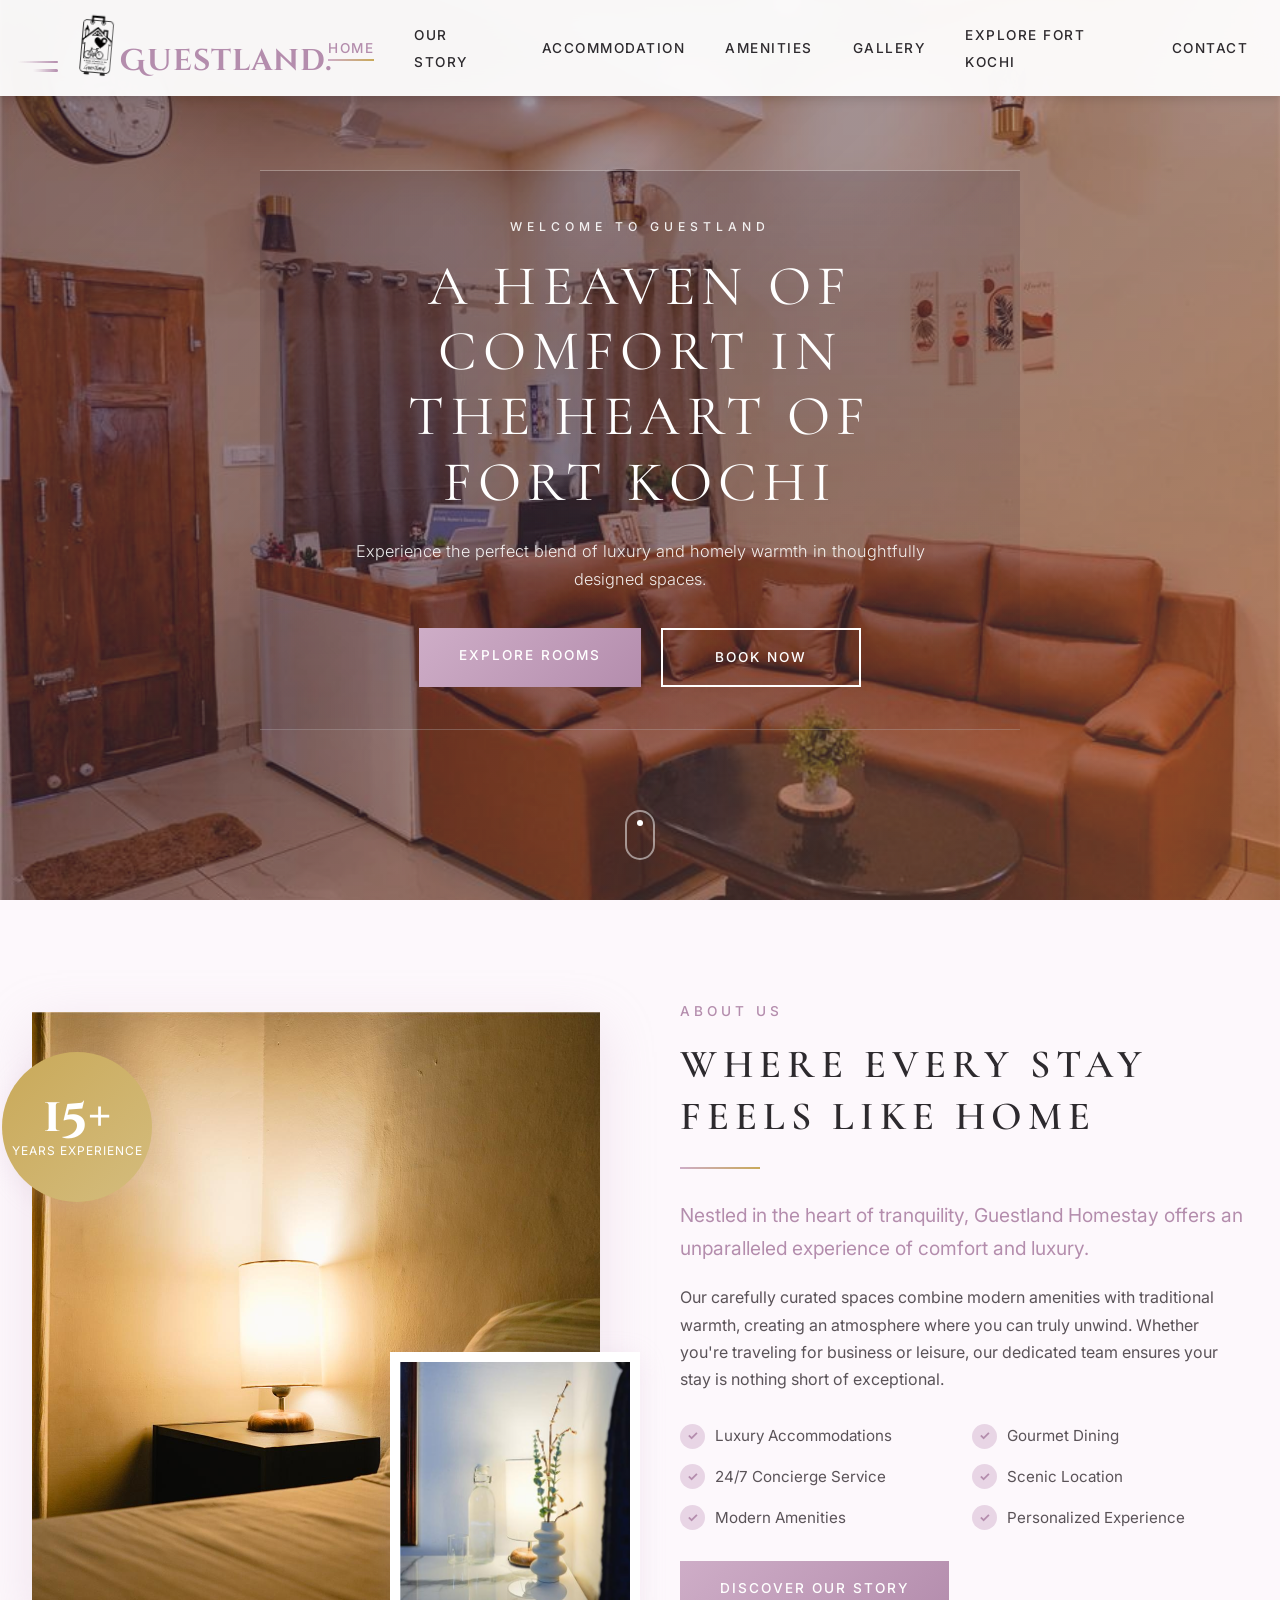
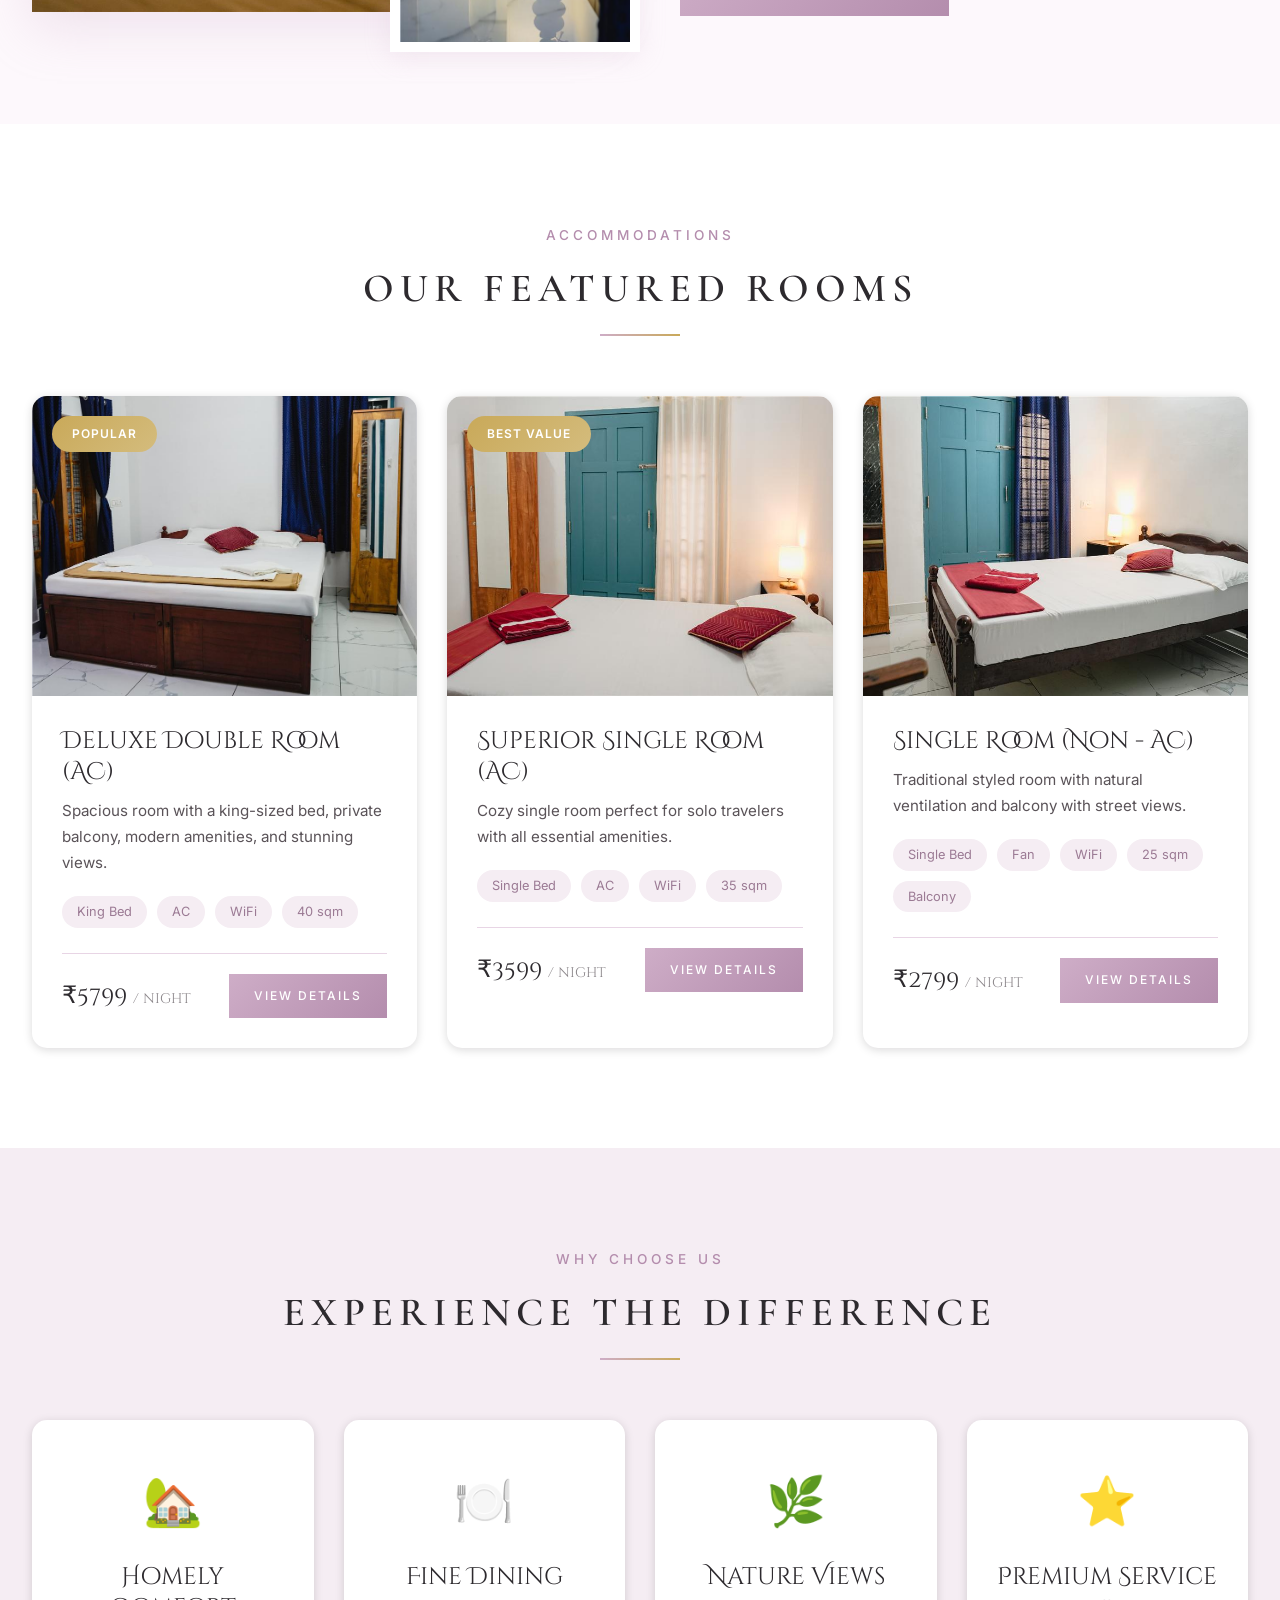
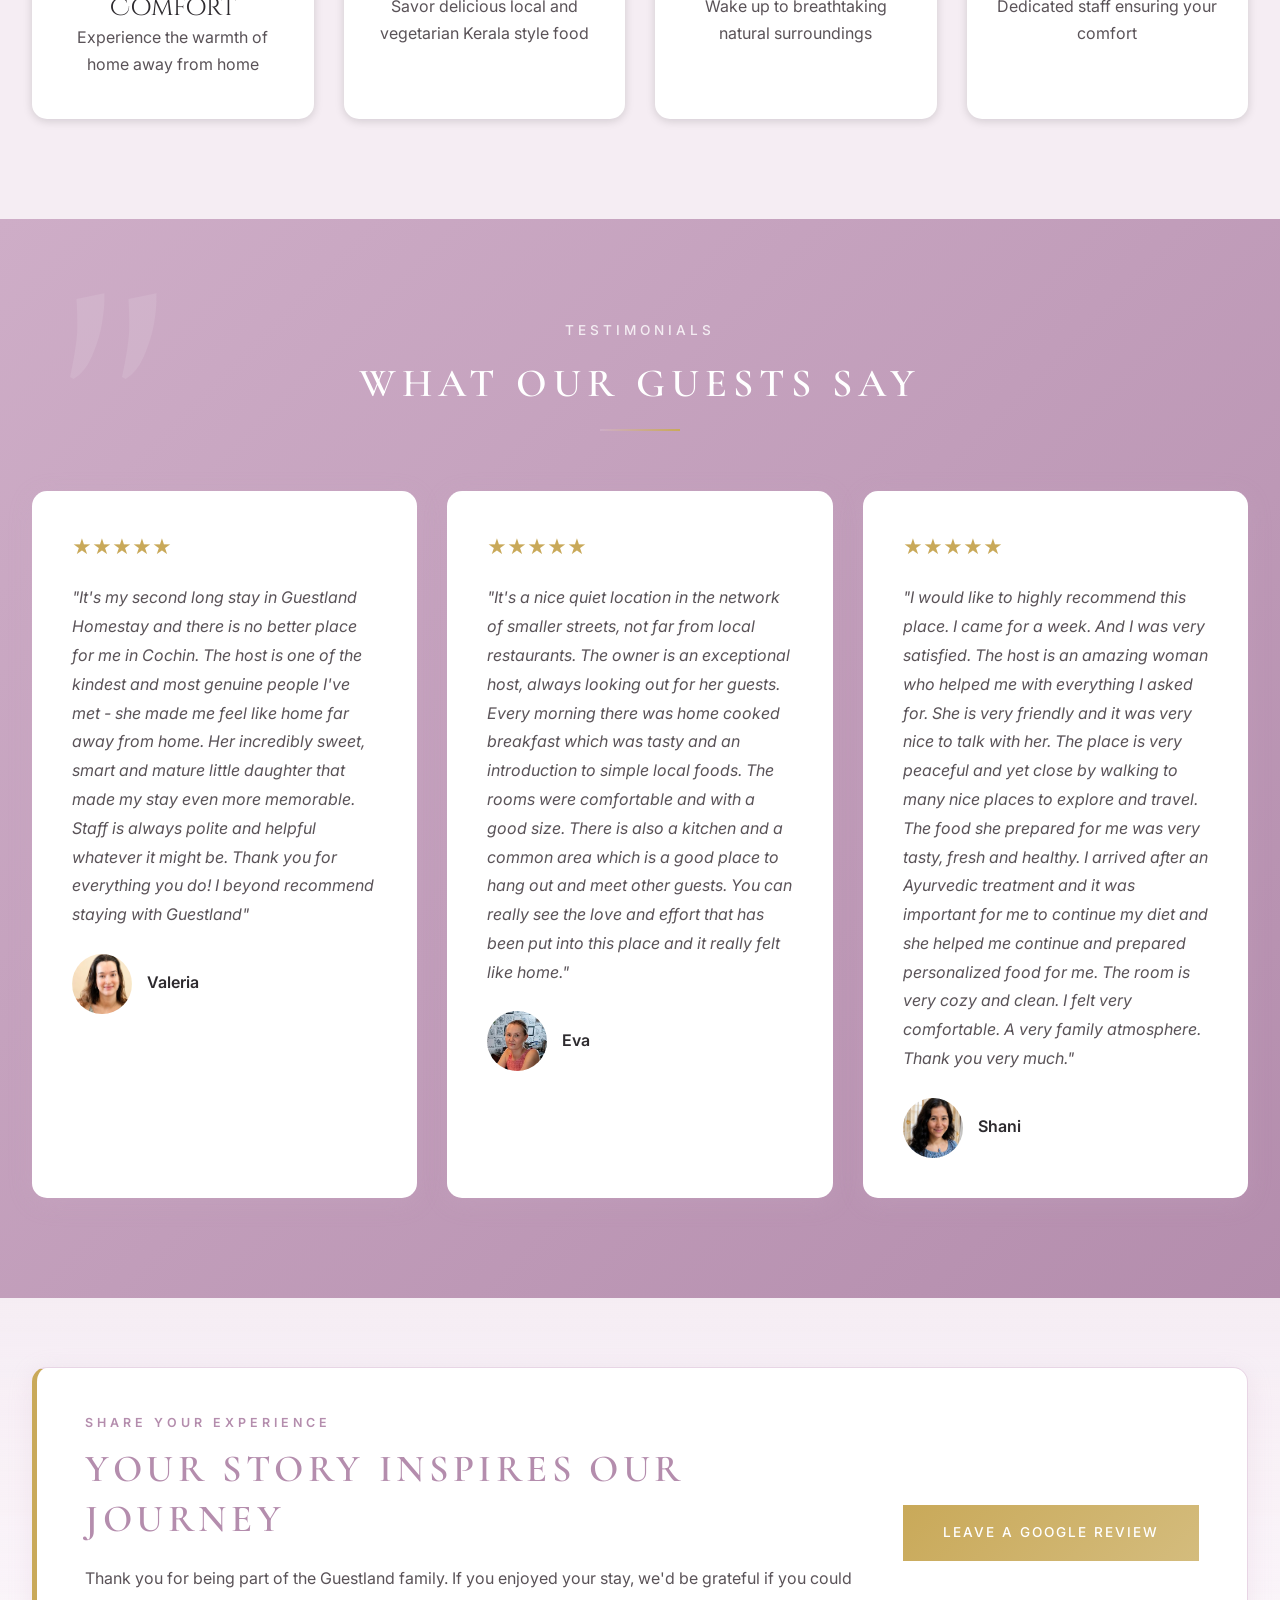
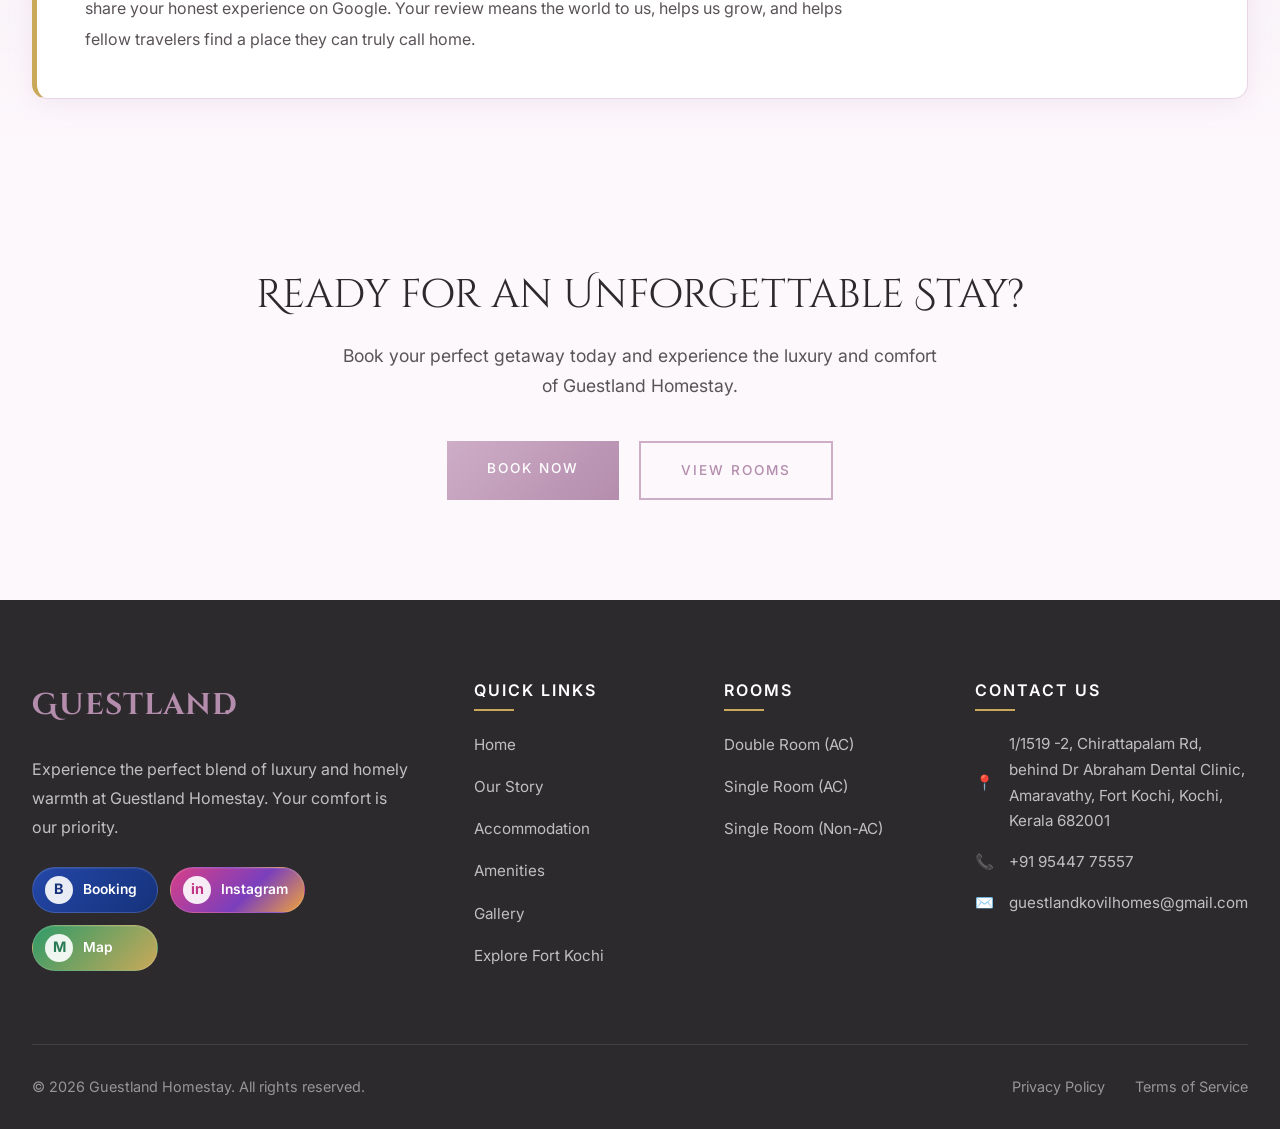
==== commit dd227288: "updated" ====
--- a/index.html
+++ b/index.html
@@ -128,6 +128,28 @@
                     </div>
                 </div>
 
+                  <!-- Room Card 3 -->
+                <div class="room-card">
+                    <div class="room-card-image">
+                        <img src="images/optimized/single-non-ac-room.jpg" alt="Superior Single Room AC" loading="lazy">
+                        <span class="room-card-badge">Best Value</span>
+                    </div>
+                    <div class="room-card-content">
+                        <h4>Superior Single Room (AC)</h4>
+                        <p>Cozy single room perfect for solo travelers with all essential amenities.</p>
+                        <div class="room-features">
+                            <span>Single Bed</span>
+                            <span>AC</span>
+                            <span>WiFi</span>
+                            <span>35 sqm</span>
+                        </div>
+                        <div class="room-card-footer">
+                            <div class="room-price">₹3599 <span>/ night</span></div>
+                            <a href="accommodation.html" class="btn btn-primary">View Details</a>
+                        </div>
+                    </div>
+                </div>
+
                 <!-- Room Card 2 -->
                 <div class="room-card">
                     <div class="room-card-image">
@@ -148,29 +170,7 @@
                             <a href="accommodation.html" class="btn btn-primary">View Details</a>
                         </div>
                     </div>
-                </div>
-
-                <!-- Room Card 3 -->
-                <div class="room-card">
-                    <div class="room-card-image">
-                        <img src="images/optimized/single-non-ac-room.jpg" alt="Superior Single Room AC" loading="lazy">
-                        <span class="room-card-badge">Best Value</span>
-                    </div>
-                    <div class="room-card-content">
-                        <h4>Superior Single Room (AC)</h4>
-                        <p>Cozy single room perfect for solo travelers with all essential amenities.</p>
-                        <div class="room-features">
-                            <span>Single Bed</span>
-                            <span>AC</span>
-                            <span>WiFi</span>
-                            <span>35 sqm</span>
-                        </div>
-                        <div class="room-card-footer">
-                            <div class="room-price">₹3599 <span>/ night</span></div>
-                            <a href="accommodation.html" class="btn btn-primary">View Details</a>
-                        </div>
-                    </div>
-                </div>
+                </div>              
             </div>
         </div>
     </section>
@@ -293,7 +293,7 @@
                             <span class="social-icon">in</span>
                             <span class="social-label">Instagram</span>
                         </a>
-                        <a href="#" class="social-link footer-social-link map-link" aria-label="Find Guestland on the map" title="Map">
+                        <a href="https://www.google.com/maps/dir/?api=1&amp;destination=Guestland%20Homestay%2C%201%2F1519%2C%20Chirattapalam%20Road%2C%20Amaravathy%2C%20Fort%20Kochi%2C%20Kerala%20682001" class="social-link footer-social-link map-link" target="_blank" rel="noopener noreferrer" aria-label="Get directions to Guestland Homestay in Google Maps" title="Map">
                             <span class="social-icon">m</span>
                             <span class="social-label">Map</span>
                         </a>
--- a/css/style.css
+++ b/css/style.css
@@ -751,6 +751,10 @@
     object-position: 65% 65%;
 }
 
+.page-header .gallery-image-bg img {
+    object-position: center 20%;
+}
+
 .page-header .hero-overlay {
     background: linear-gradient(135deg, 
         rgba(64, 40, 58, 0.55) 0%,
@@ -995,15 +999,13 @@
 }
 
 .enhance-gap-image {
-    height: 270px;
     overflow: hidden;
     border-radius: 8px;
 }
 
 .enhance-gap-image img {
     width: 100%;
-    height: 100%;
-    object-fit: cover;
+    height: auto;
     display: block;
     transition: var(--transition-slow);
 }
@@ -2204,6 +2206,11 @@
     color: var(--primary-dark);
 }
 
+.area-header-content .culinary-subtitle {
+    font-family: var(--font-subheading);
+    color: var(--primary);
+}
+
 /* ============================================
    CONTACT SECTION
    ============================================ */
@@ -2224,15 +2231,14 @@
 
 .attractions-grid {
     display: grid;
-    grid-template-columns: repeat(2, minmax(0, 1fr));
-    align-items: stretch;
-    gap: 32px;
+    grid-template-columns: repeat(4, minmax(0, 1fr));
+    align-items: start;
+    gap: 24px;
 }
 
 .attraction-card {
     display: flex;
     flex-direction: column;
-    height: 100%;
     overflow: hidden;
     background: var(--white);
     border-radius: 15px;
@@ -2405,6 +2411,213 @@
     background: var(--primary);
     color: var(--white);
     transform: translateY(-5px);
+}
+
+/* Contact page: social, booking and map actions */
+.contact-connect {
+    position: relative;
+    margin-top: 44px;
+    padding-top: 28px;
+    border-top: 1px solid rgba(180, 141, 173, 0.24);
+}
+
+.contact-connect-heading {
+    display: flex;
+    align-items: flex-end;
+    gap: 18px;
+    margin-bottom: 20px;
+}
+
+.contact-connect-kicker {
+    display: block;
+    margin-bottom: 3px;
+    color: var(--primary-darker);
+    font-size: 0.68rem;
+    font-weight: 600;
+    letter-spacing: 1.8px;
+    text-transform: uppercase;
+}
+
+.contact-connect-heading h5 {
+    margin: 0;
+    font-family: var(--font-subheading);
+    font-size: 1.45rem;
+    font-weight: 600;
+    letter-spacing: 0.02em;
+}
+
+.contact-connect-line {
+    flex: 1;
+    height: 1px;
+    margin-bottom: 8px;
+    background: linear-gradient(90deg, var(--primary-light), transparent);
+}
+
+.contact-connect-grid {
+    display: grid;
+    grid-template-columns: repeat(3, minmax(0, 1fr));
+    gap: 12px;
+}
+
+.contact-connect-card {
+    position: relative;
+    display: grid;
+    grid-template-columns: 44px minmax(0, 1fr);
+    align-items: center;
+    gap: 11px;
+    min-height: 116px;
+    padding: 16px 14px;
+    overflow: hidden;
+    border: 1px solid rgba(180, 141, 173, 0.22);
+    border-radius: 16px;
+    color: var(--text-dark);
+    background: linear-gradient(145deg, #fff 10%, var(--cream) 100%);
+    box-shadow: 0 8px 24px rgba(94, 64, 87, 0.08);
+    isolation: isolate;
+}
+
+.contact-connect-card::before {
+    content: "";
+    position: absolute;
+    right: -32px;
+    bottom: -42px;
+    width: 100px;
+    height: 100px;
+    border-radius: 50%;
+    background: var(--card-glow, rgba(206, 173, 199, 0.2));
+    transition: transform var(--transition-medium);
+    z-index: -1;
+}
+
+.contact-connect-card:hover,
+.contact-connect-card:focus-visible {
+    color: var(--text-dark);
+    border-color: rgba(180, 141, 173, 0.5);
+    box-shadow: 0 16px 34px rgba(94, 64, 87, 0.16);
+    transform: translateY(-5px);
+    outline: none;
+}
+
+.contact-connect-card:hover::before,
+.contact-connect-card:focus-visible::before {
+    transform: scale(1.45);
+}
+
+.contact-connect-icon {
+    display: grid;
+    place-items: center;
+    width: 44px;
+    height: 44px;
+    border-radius: 13px;
+    color: var(--white);
+    background: var(--card-accent, var(--primary-dark));
+    box-shadow: 0 8px 18px var(--icon-shadow, rgba(180, 141, 173, 0.3));
+}
+
+.contact-connect-icon svg {
+    width: 23px;
+    height: 23px;
+    fill: none;
+    stroke: currentColor;
+    stroke-width: 1.75;
+    stroke-linecap: round;
+    stroke-linejoin: round;
+}
+
+.contact-connect-icon .icon-fill {
+    fill: currentColor;
+    stroke: none;
+}
+
+.contact-booking-icon {
+    font-size: 1.08rem;
+    font-weight: 700;
+    letter-spacing: -1px;
+}
+
+.contact-connect-copy {
+    min-width: 0;
+}
+
+.contact-connect-copy strong,
+.contact-connect-copy small {
+    display: block;
+}
+
+.contact-connect-copy strong {
+    font-size: 0.86rem;
+    font-weight: 600;
+    line-height: 1.3;
+}
+
+.contact-connect-copy small {
+    margin-top: 4px;
+    overflow: hidden;
+    color: var(--text-light);
+    font-size: 0.65rem;
+    line-height: 1.35;
+    text-overflow: ellipsis;
+}
+
+.contact-connect-arrow {
+    position: absolute;
+    right: 12px;
+    bottom: 9px;
+    color: var(--primary-darker);
+    font-size: 0.86rem;
+    transition: transform var(--transition-fast);
+}
+
+.contact-connect-card:hover .contact-connect-arrow,
+.contact-connect-card:focus-visible .contact-connect-arrow {
+    transform: translate(2px, -2px);
+}
+
+.contact-instagram {
+    --card-accent: linear-gradient(135deg, #7c3fbd, #d83f87 58%, #ee9a36);
+    --card-glow: rgba(216, 63, 135, 0.15);
+    --icon-shadow: rgba(193, 53, 132, 0.24);
+}
+
+.contact-booking {
+    --card-accent: linear-gradient(135deg, #2d59bd, #163c8c);
+    --card-glow: rgba(36, 71, 168, 0.13);
+    --icon-shadow: rgba(21, 50, 122, 0.22);
+}
+
+.contact-map {
+    --card-accent: linear-gradient(135deg, #3c9b71, #237b56);
+    --card-glow: rgba(47, 155, 104, 0.13);
+    --icon-shadow: rgba(40, 123, 84, 0.22);
+}
+
+@media (max-width: 1200px) and (min-width: 993px) {
+    .contact-connect-grid {
+        grid-template-columns: 1fr;
+    }
+
+    .contact-connect-card {
+        min-height: 82px;
+    }
+}
+
+@media (max-width: 620px) {
+    .contact-connect-grid {
+        grid-template-columns: 1fr;
+    }
+
+    .contact-connect-card {
+        min-height: 82px;
+        padding: 14px 16px;
+    }
+
+    .contact-connect-copy strong {
+        font-size: 0.92rem;
+    }
+
+    .contact-connect-copy small {
+        font-size: 0.72rem;
+    }
 }
 
 .footer-social-links {
@@ -2737,6 +2950,10 @@
 }
 
 @media (max-width: 992px) {
+    .attractions-grid {
+        grid-template-columns: repeat(2, minmax(0, 1fr));
+    }
+
     .welcome-grid {
         grid-template-columns: 1fr;
         gap: 60px;
@@ -2905,7 +3122,7 @@
     /* Keep the complete guest photo visible on narrow screens. The carousel's
        fixed card proportions otherwise crop tall portraits and wide group shots. */
     .guest-memory-card.is-loaded .guest-memory-media {
-        background: #3d303b;
+        background: var(--primary);
     }
 
     .guest-memory-card img,
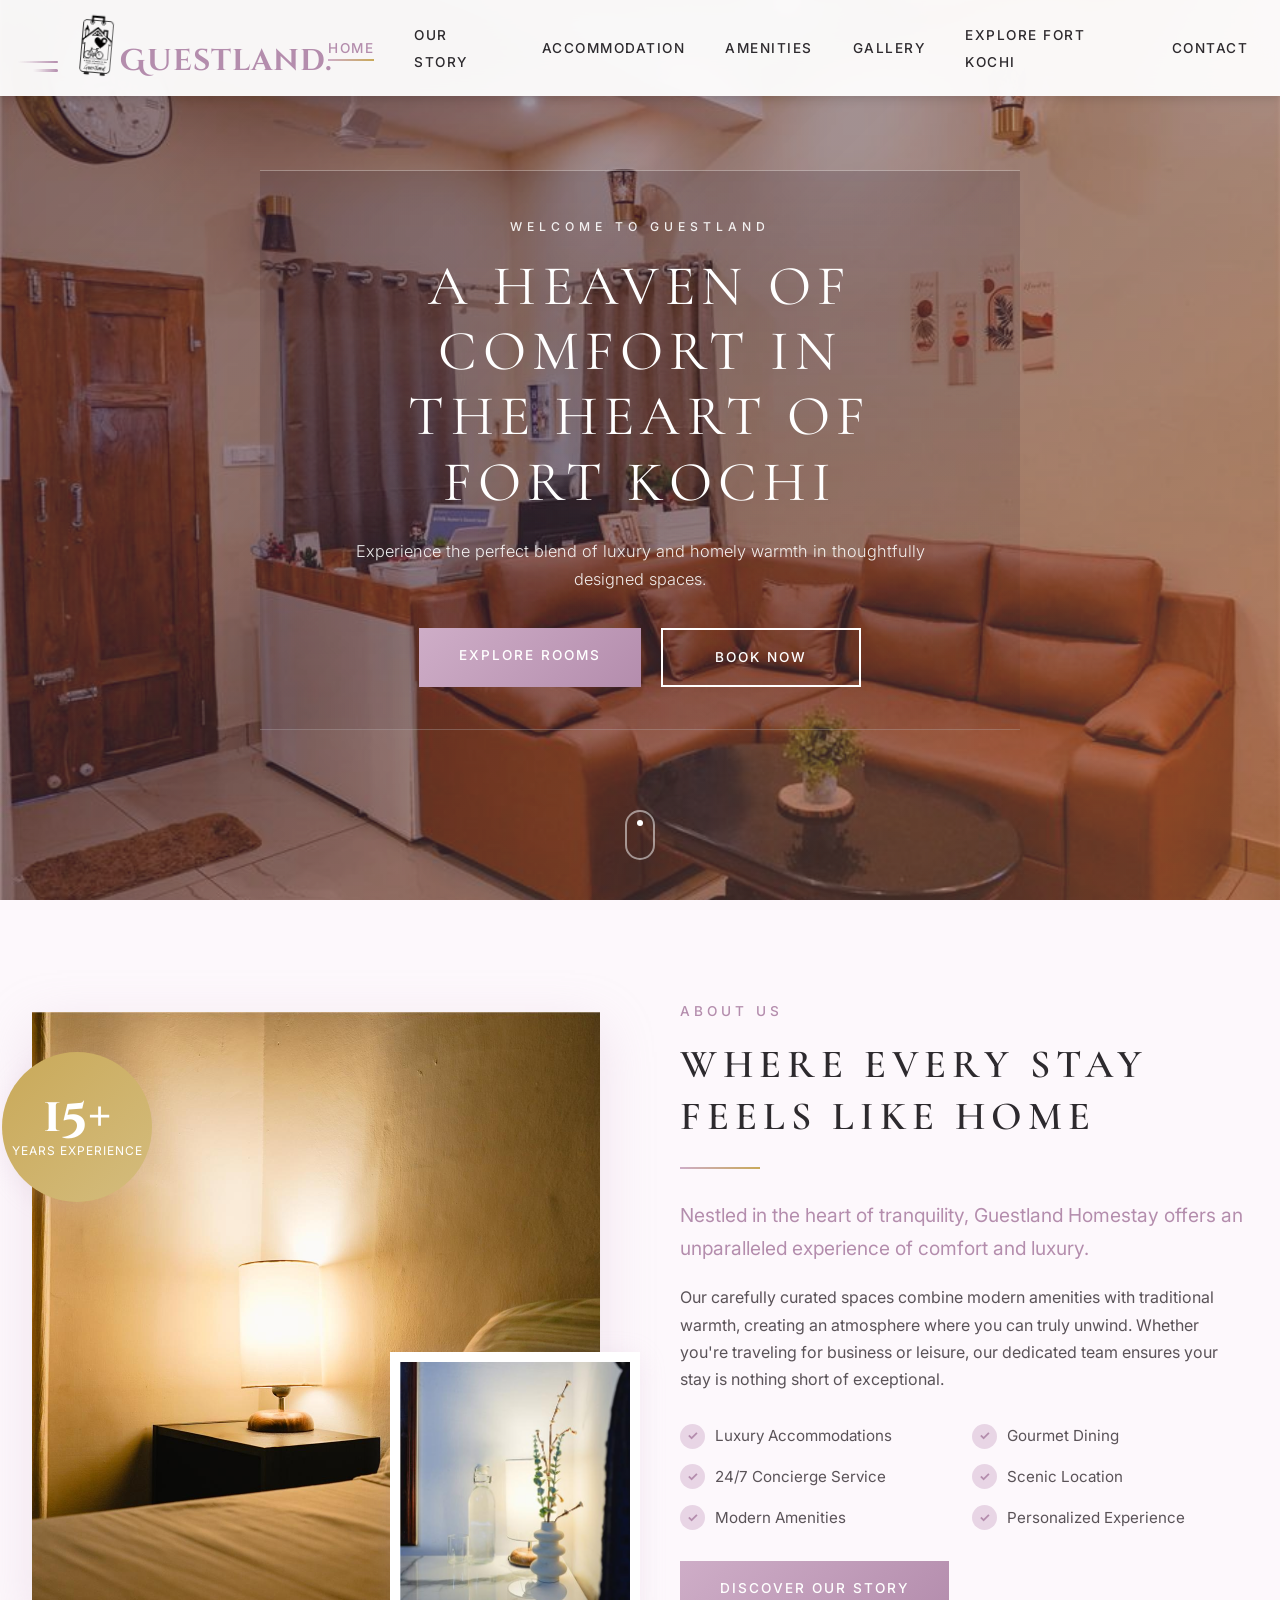
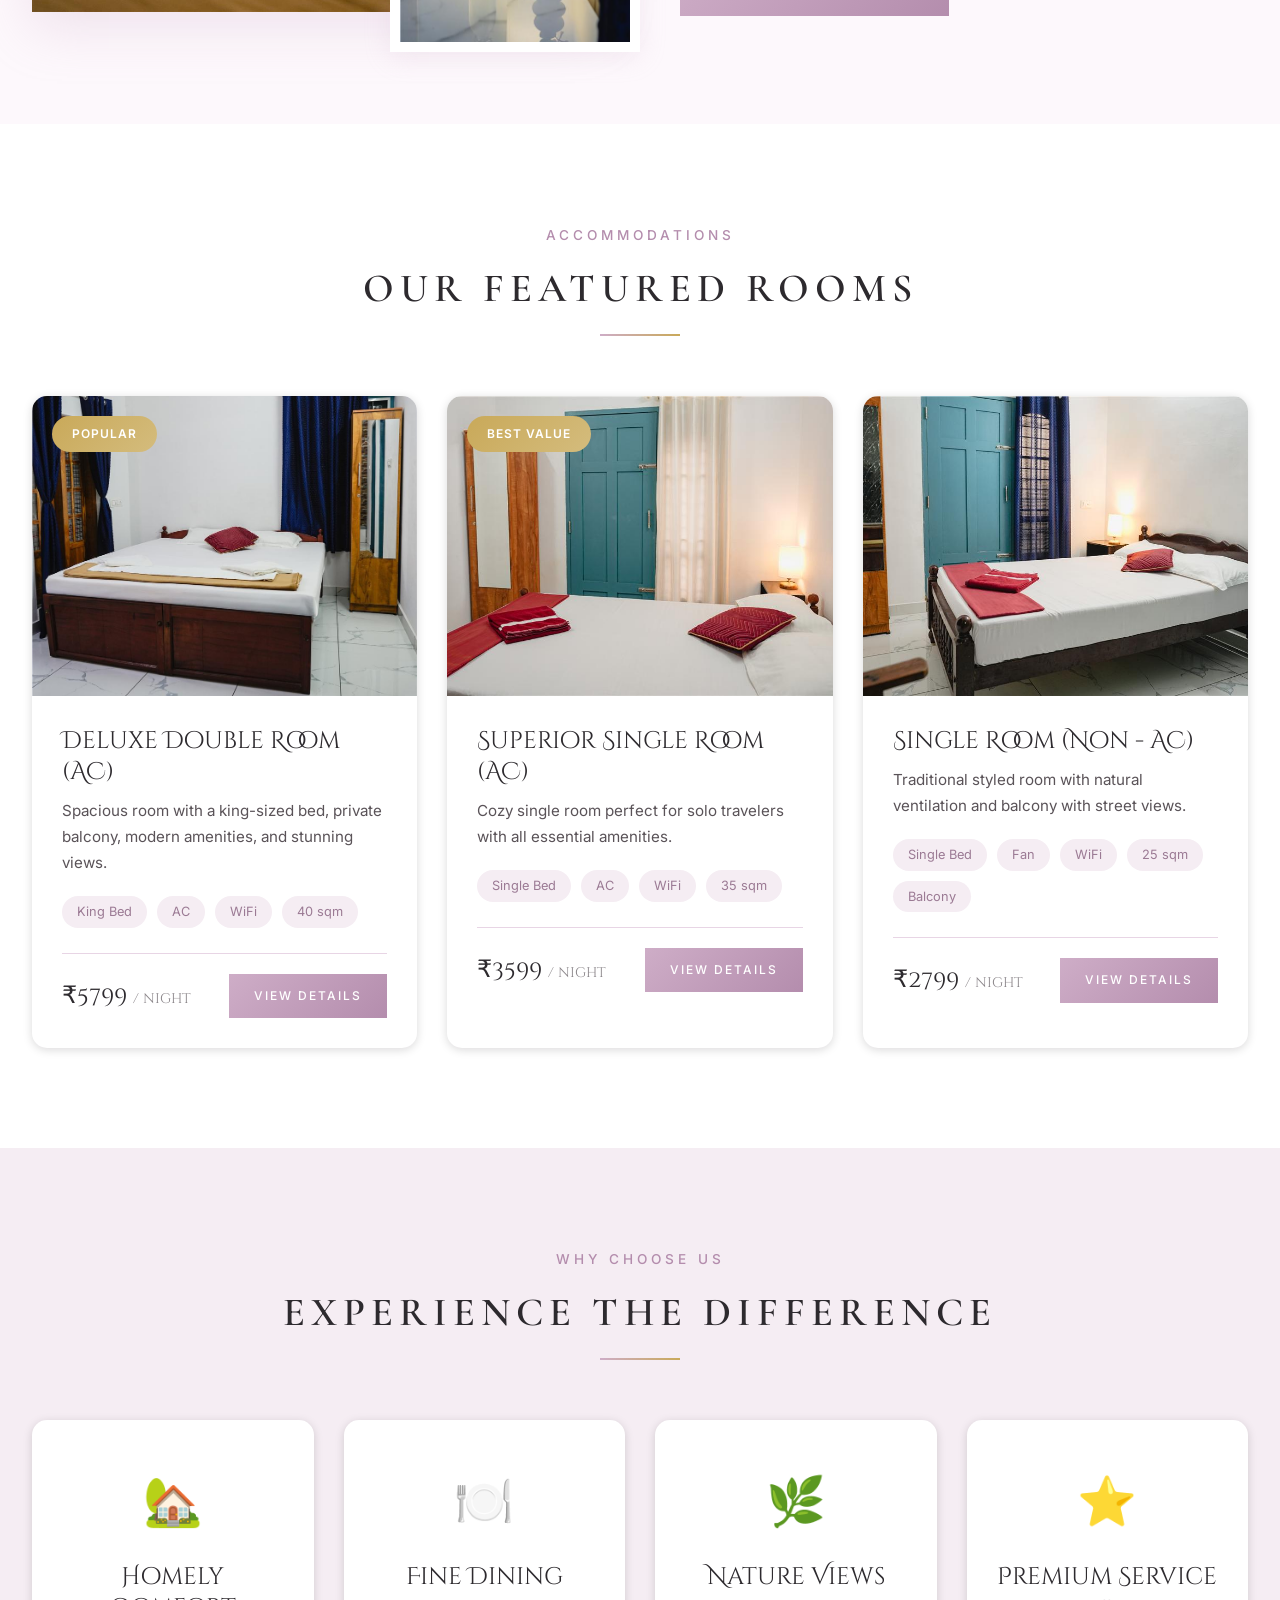
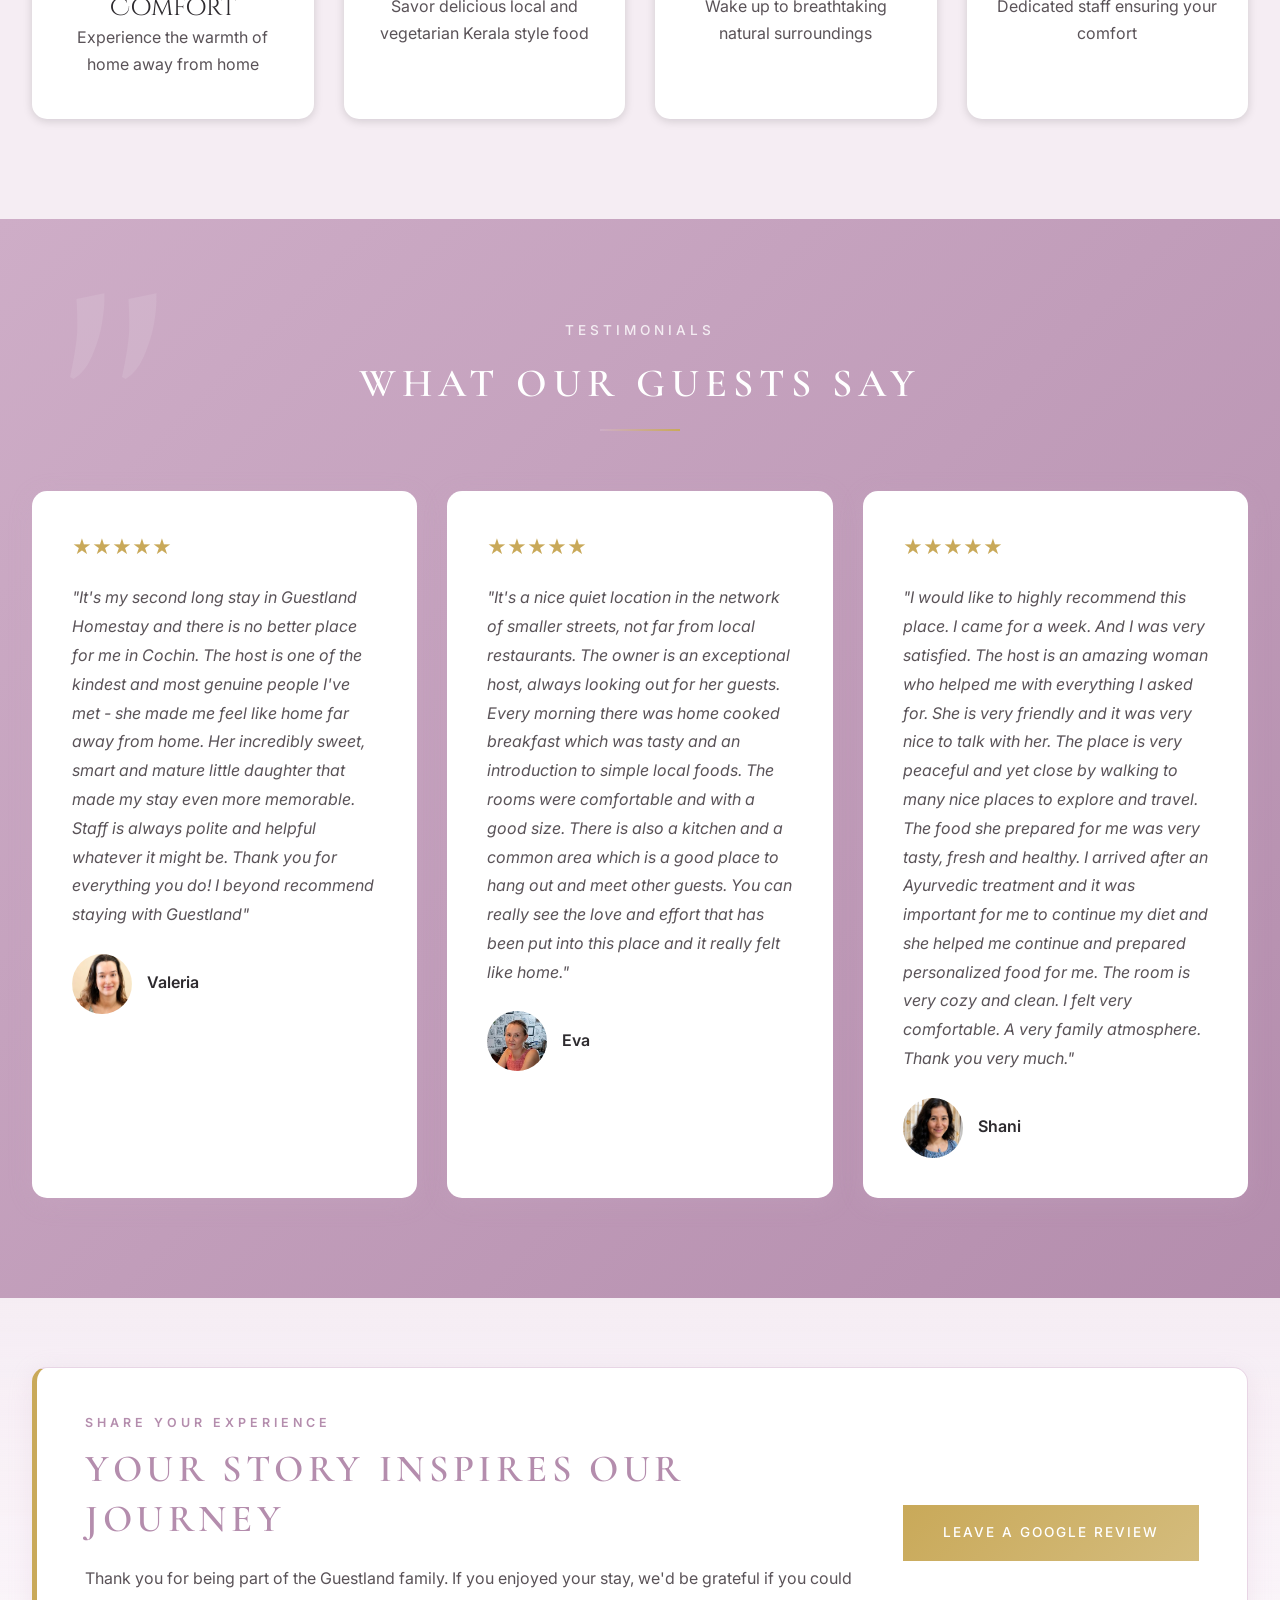
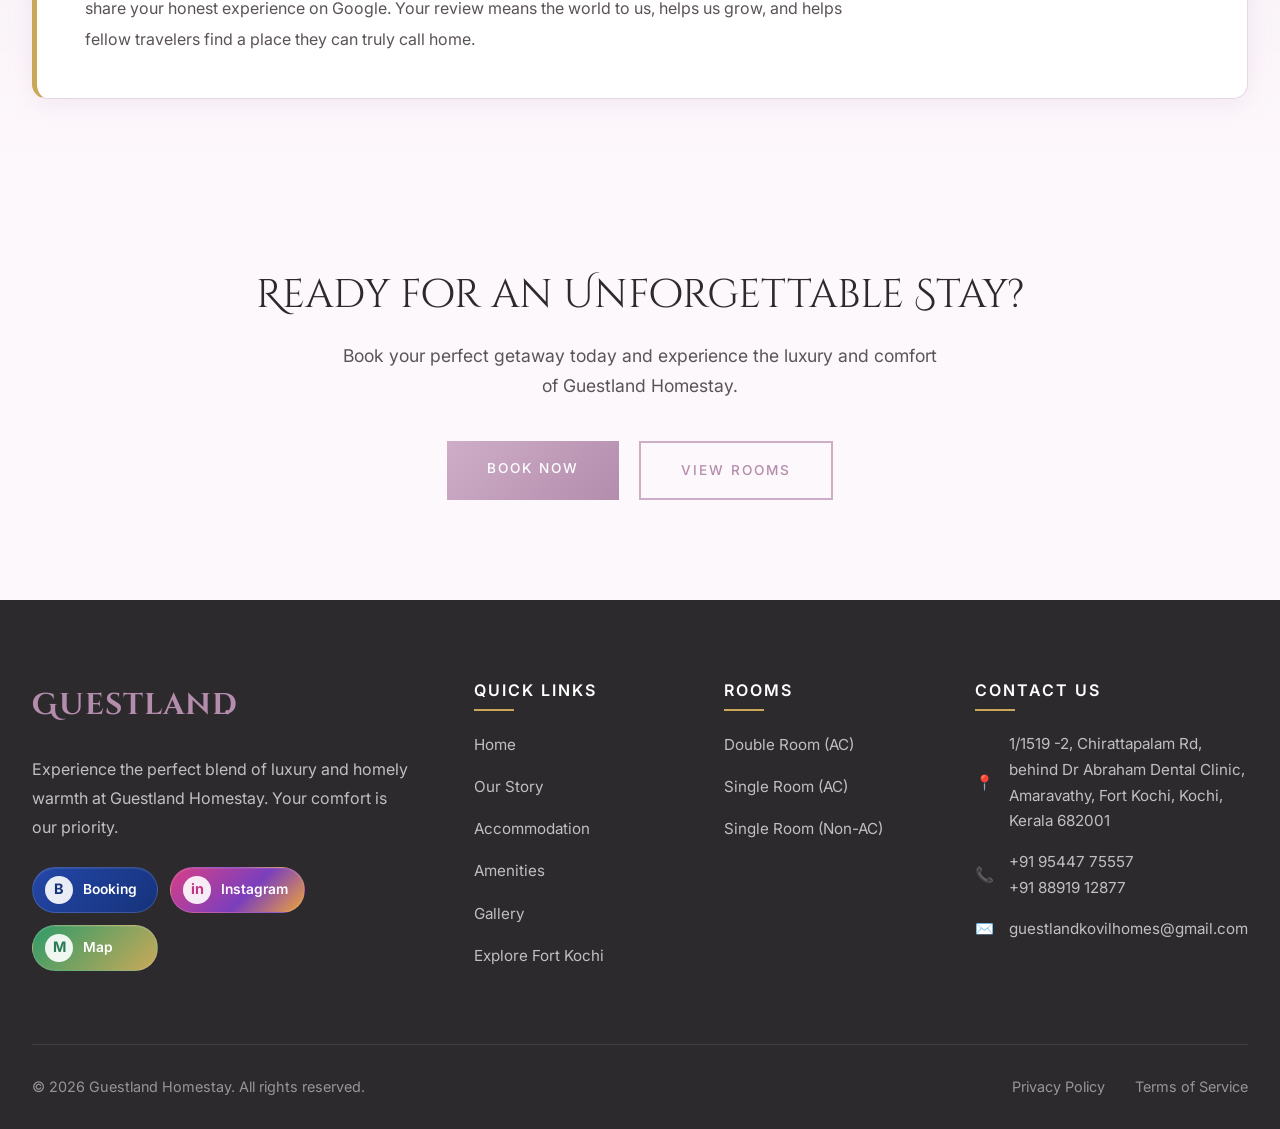
==== commit 6b95db40: "number fix" ====
--- a/index.html
+++ b/index.html
@@ -322,7 +322,7 @@
                 <div class="footer-contact">
                     <h4>Contact Us</h4>
                     <p><span>📍</span> 1/1519 -2, Chirattapalam Rd, behind Dr Abraham Dental Clinic, Amaravathy, Fort Kochi, Kochi, Kerala 682001</p>
-                    <p><span>📞</span> +91 95447 75557</p>
+                    <p><span>📞</span> +91 95447 75557 <br> +91 88919 12877</p>
                     <p><span>✉️</span> guestlandkovilhomes@gmail.com</p>
                 </div>
             </div>
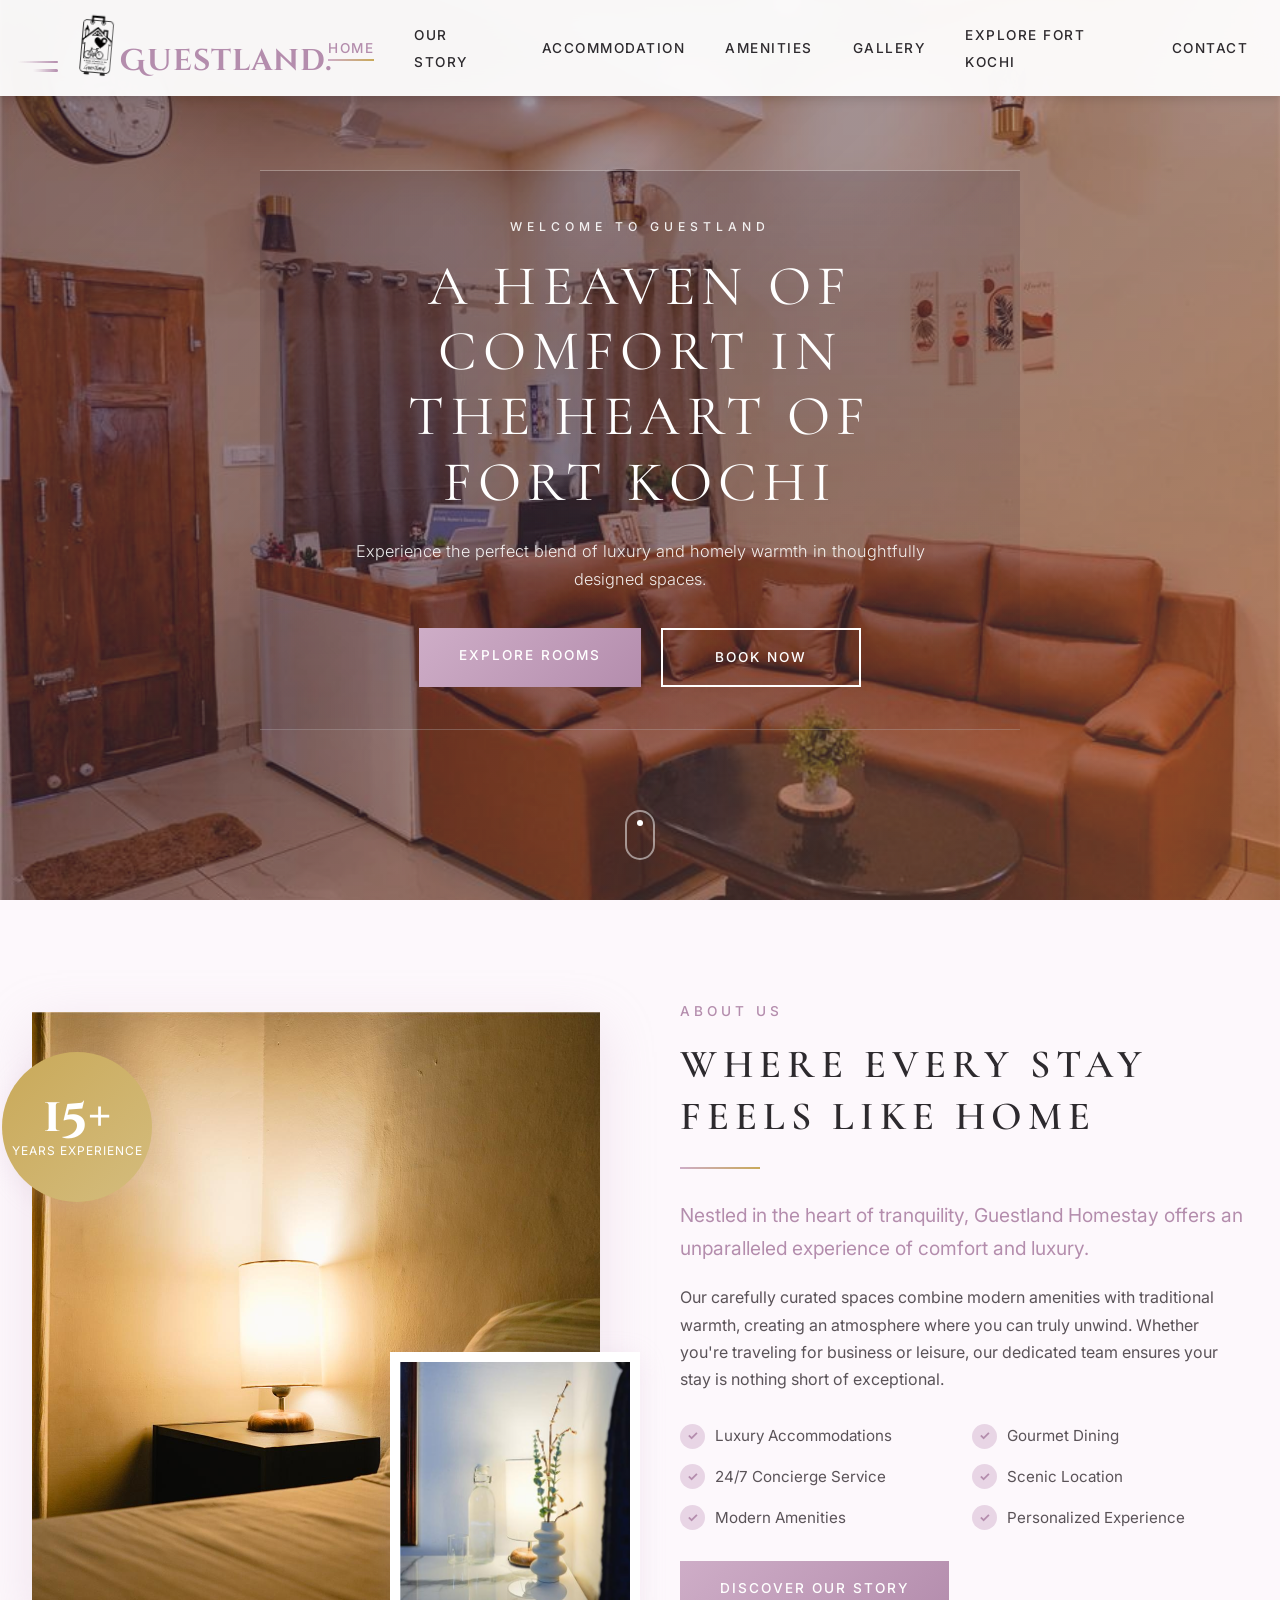
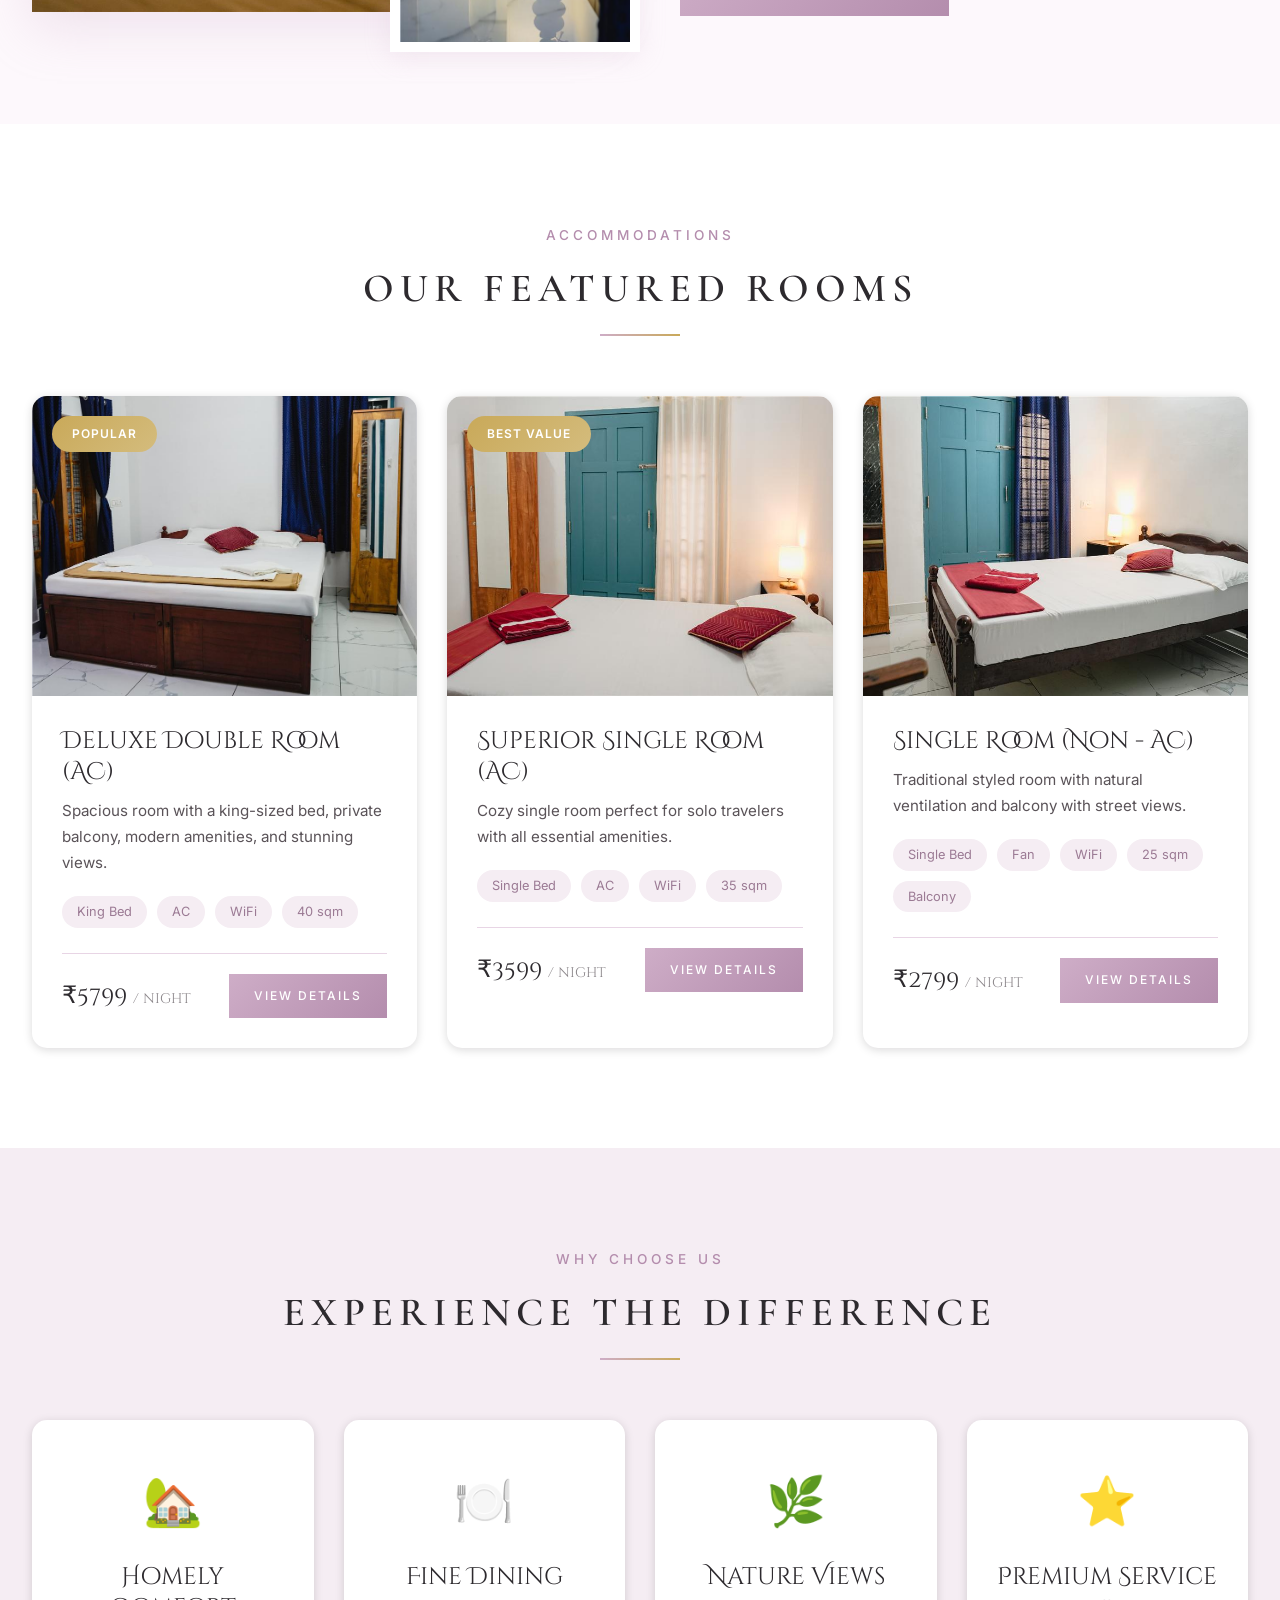
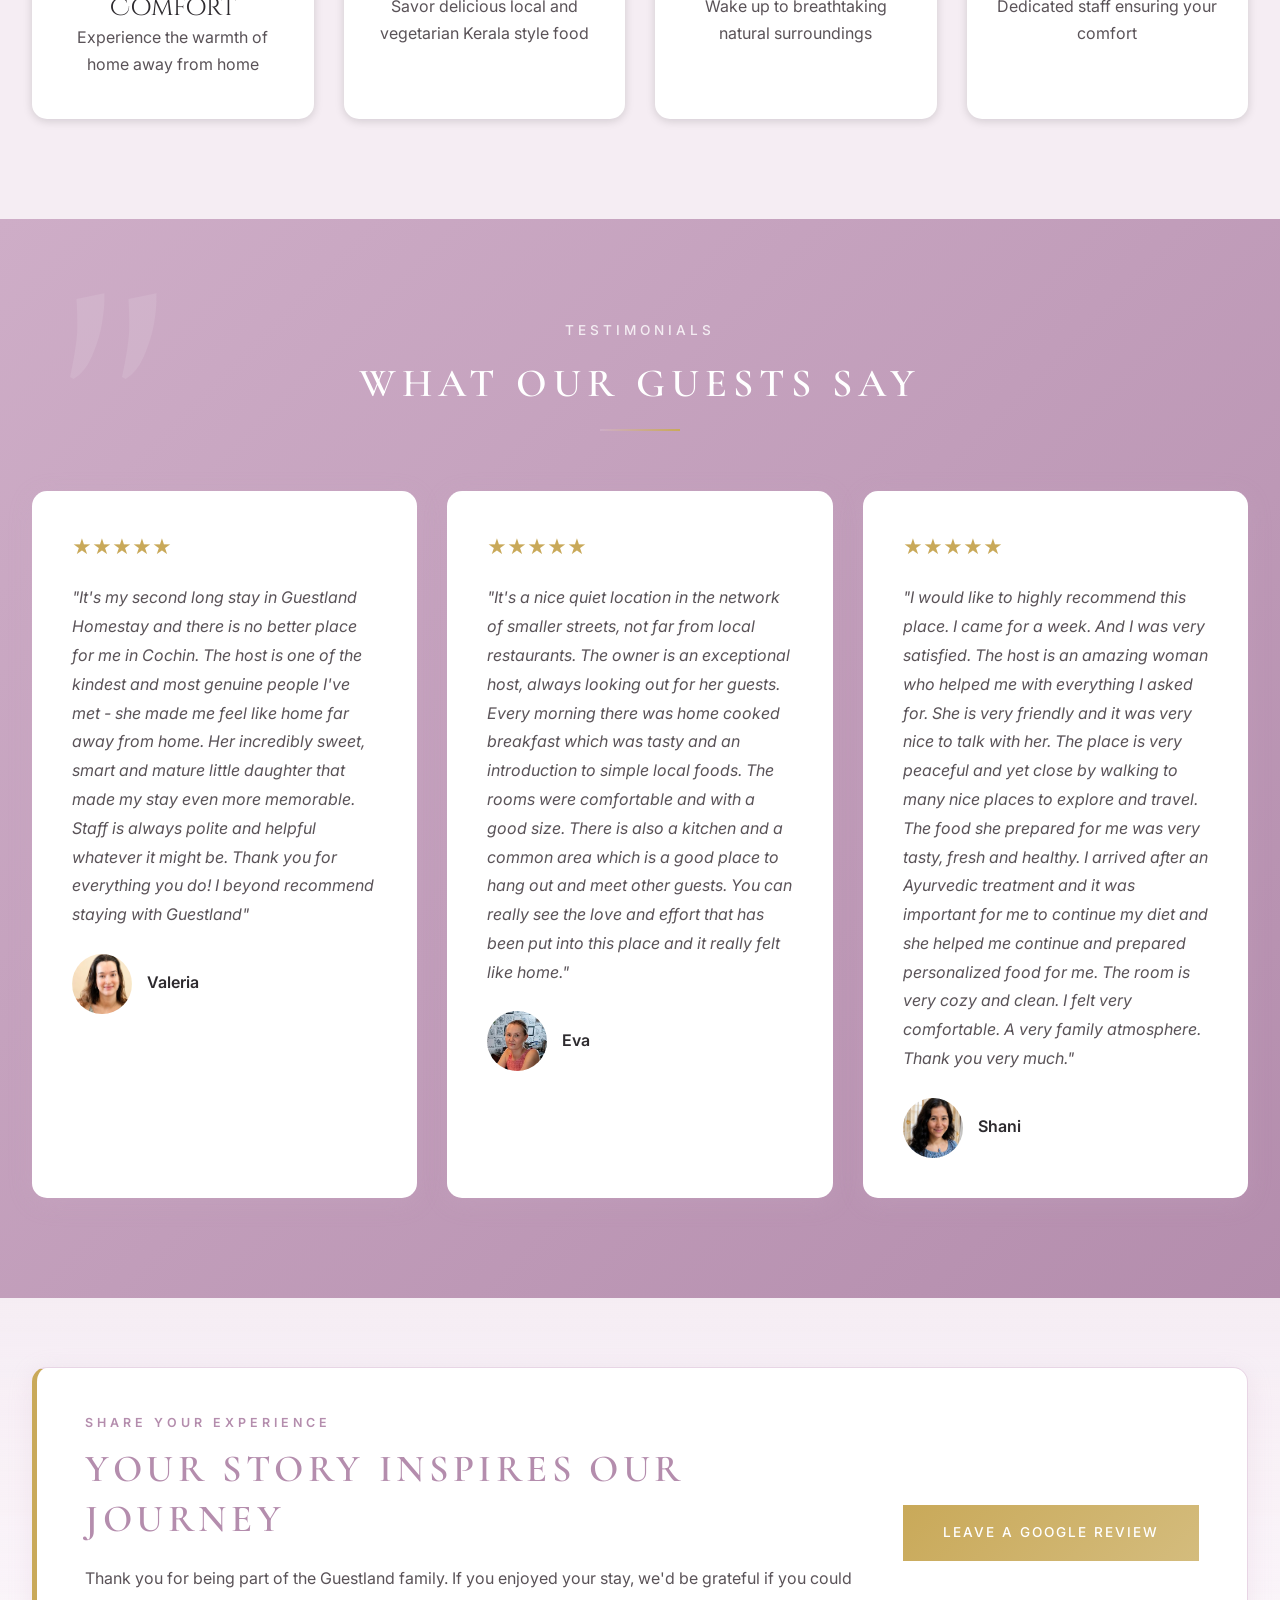
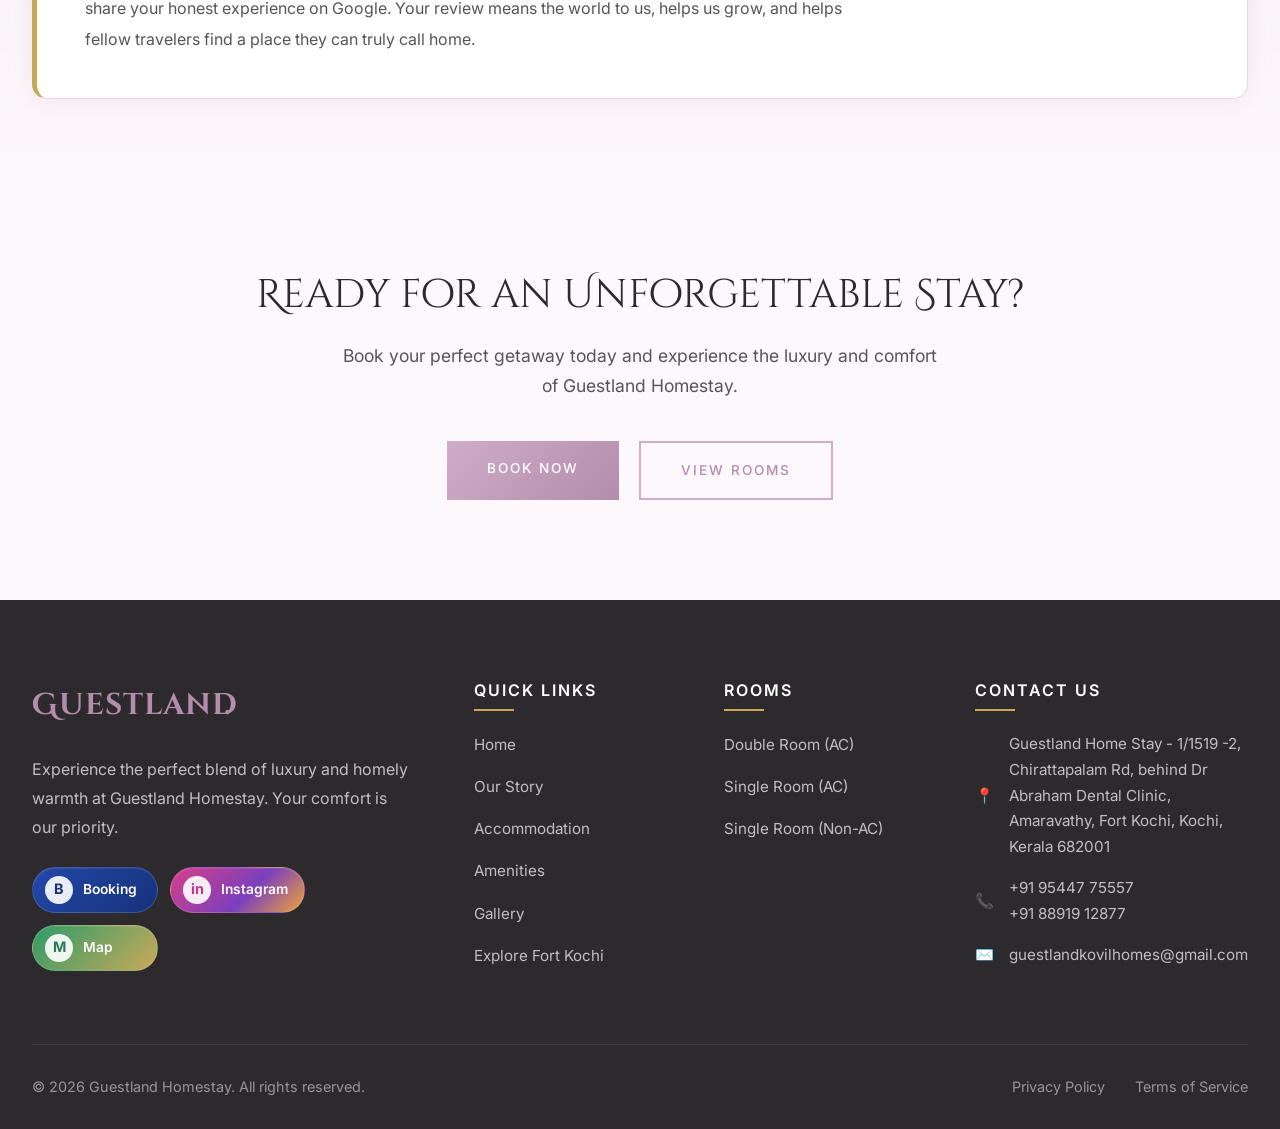
==== commit 3d806b8d: "explore kochi" ====
--- a/index.html
+++ b/index.html
@@ -321,7 +321,7 @@
                 </div>
                 <div class="footer-contact">
                     <h4>Contact Us</h4>
-                    <p><span>📍</span> 1/1519 -2, Chirattapalam Rd, behind Dr Abraham Dental Clinic, Amaravathy, Fort Kochi, Kochi, Kerala 682001</p>
+                    <p><span>📍</span> Guestland Home Stay - 1/1519 -2, Chirattapalam Rd, behind Dr Abraham Dental Clinic, Amaravathy, Fort Kochi, Kochi, Kerala 682001</p>
                     <p><span>📞</span> +91 95447 75557 <br> +91 88919 12877</p>
                     <p><span>✉️</span> guestlandkovilhomes@gmail.com</p>
                 </div>
--- a/css/style.css
+++ b/css/style.css
@@ -752,7 +752,25 @@
 }
 
 .page-header .gallery-image-bg img {
-    object-position: center 20%;
+    object-position: center 24%;
+}
+
+@media (min-width: 769px) {
+    .page-header .gallery-image-bg img {
+        transform: scale(1.08) translate(3.5%, -0.5%);
+    }
+
+    .gallery-page-header .page-header-content {
+        transform: translateX(-2.5vw);
+    }
+}
+
+/* At compact desktop widths, keep the title in the open area of the photo
+   instead of placing it over the guest's head. */
+@media (min-width: 993px) and (max-width: 1300px) {
+    .gallery-page-header .page-header-content {
+        transform: translateX(-15vw);
+    }
 }
 
 .page-header .hero-overlay {
@@ -1087,6 +1105,142 @@
     object-position: center center;
 }
 
+.room-slider {
+    isolation: isolate;
+    background: var(--primary-lighter);
+}
+
+.room-slider-track {
+    position: absolute;
+    inset: 0;
+}
+
+.room-slider .room-slide {
+    position: absolute;
+    inset: 0;
+    opacity: 0;
+    visibility: hidden;
+    transform: scale(1.02);
+    transition: opacity 0.45s ease, visibility 0.45s ease, transform 0.8s ease;
+}
+
+.room-slider .room-slide.active {
+    opacity: 1;
+    visibility: visible;
+    transform: scale(1);
+}
+
+.room-card:hover .room-slider .room-slide.active {
+    transform: scale(1.04);
+}
+
+.room-slider .room-slide-focus-top {
+    object-position: center 12%;
+}
+
+.room-slider .room-slide-focus-bottom {
+    object-position: center bottom;
+}
+
+.room-card:hover .room-slider .room-slide-focus-top.active,
+.room-card:hover .room-slider .room-slide-focus-bottom.active {
+    transform: scale(1);
+}
+
+.room-slider-control {
+    position: absolute;
+    z-index: 4;
+    top: 50%;
+    width: 44px;
+    height: 44px;
+    border: 1px solid rgba(255, 255, 255, 0.45);
+    border-radius: 50%;
+    background: rgba(24, 21, 23, 0.58);
+    color: var(--white);
+    display: grid;
+    place-items: center;
+    font-size: 2rem;
+    line-height: 1;
+    cursor: pointer;
+    transform: translateY(-50%);
+    transition: background 0.2s ease, transform 0.2s ease;
+}
+
+.room-slider-control:hover,
+.room-slider-control:focus-visible {
+    background: var(--primary-dark);
+    transform: translateY(-50%) scale(1.07);
+}
+
+.room-slider-control:focus-visible,
+.room-slider-dot:focus-visible {
+    outline: 3px solid var(--white);
+    outline-offset: 2px;
+}
+
+.room-slider-prev {
+    left: 16px;
+}
+
+.room-slider-next {
+    right: 16px;
+}
+
+.room-slider-dots {
+    position: absolute;
+    z-index: 4;
+    left: 50%;
+    bottom: 20px;
+    display: flex;
+    gap: 8px;
+    padding: 7px 10px;
+    border-radius: 20px;
+    background: rgba(24, 21, 23, 0.52);
+    transform: translateX(-50%);
+}
+
+.room-slider-dot {
+    width: 9px;
+    height: 9px;
+    padding: 0;
+    border: 1px solid var(--white);
+    border-radius: 50%;
+    background: transparent;
+    cursor: pointer;
+    transition: width 0.2s ease, background 0.2s ease;
+}
+
+.room-slider-dot.active {
+    width: 24px;
+    border-radius: 8px;
+    background: var(--white);
+}
+
+.room-slider-count {
+    position: absolute;
+    z-index: 4;
+    right: 16px;
+    bottom: 18px;
+    padding: 5px 9px;
+    border-radius: 14px;
+    background: rgba(24, 21, 23, 0.58);
+    color: var(--white);
+    font-size: 0.72rem;
+    letter-spacing: 0.04em;
+}
+
+.room-slider .room-card-badge {
+    z-index: 4;
+}
+
+@media (prefers-reduced-motion: reduce) {
+    .room-slider .room-slide,
+    .room-slider-control,
+    .room-slider-dot {
+        transition-duration: 0.01ms !important;
+    }
+}
+
 .accommodation-room-content {
     display: flex;
     flex-direction: column;
@@ -1237,6 +1391,7 @@
     align-items: center;
     gap: 16px;
     margin-bottom: 38px;
+    scroll-margin-top: 110px;
 }
 
 .gallery-filters {
@@ -1247,14 +1402,22 @@
     width: 100%;
 }
 
+.gallery-toolbar-meta {
+    display: flex;
+    align-items: center;
+    justify-content: center;
+    min-height: 36px;
+    width: 100%;
+}
+
 .gallery-filter {
     flex: 0 0 auto;
     padding: 11px 22px;
-    border: 1px solid rgba(180, 141, 173, 0.65);
+    border: 1px solid var(--primary-darker);
     border-radius: 999px;
     background: rgba(255, 255, 255, 0.72);
     box-shadow: 0 5px 18px rgba(74, 52, 70, 0.06);
-    color: var(--primary-darker);
+    color: var(--text-medium);
     font-family: var(--font-body);
     font-size: 0.78rem;
     font-weight: 600;
@@ -1268,38 +1431,86 @@
 
 .gallery-filter:hover,
 .gallery-filter.active {
+    border-color: #5f4359;
+    background: linear-gradient(135deg, #76566f, #5f4359);
+    color: var(--white);
+    box-shadow: 0 10px 24px rgba(95, 67, 89, 0.28);
+    transform: translateY(-2px);
+}
+
+.gallery-filter:focus-visible {
+    outline: 3px solid #6f5268;
+    outline-offset: 3px;
+}
+
+.gallery-back {
+    display: inline-flex;
+    align-items: center;
+    gap: 9px;
+    margin-right: auto;
+    padding: 9px 15px;
+    border: 1px solid var(--primary-darker);
+    border-radius: 999px;
+    background: rgba(255, 255, 255, 0.72);
+    color: var(--text-medium);
+    font-family: var(--font-body);
+    font-size: 0.76rem;
+    font-weight: 700;
+    letter-spacing: 0.9px;
+    text-transform: uppercase;
+    cursor: pointer;
+    transition: var(--transition-fast);
+}
+
+.gallery-back:hover {
     border-color: var(--primary-dark);
-    background: linear-gradient(135deg, var(--primary), var(--primary-dark));
-    color: var(--white);
-    box-shadow: 0 10px 24px rgba(155, 122, 148, 0.24);
-    transform: translateY(-2px);
-}
-
-.gallery-filter:focus-visible {
-    outline: 3px solid rgba(201, 169, 89, 0.55);
+    background: var(--white);
+    box-shadow: 0 8px 20px rgba(74, 52, 70, 0.1);
+    transform: translateX(-2px);
+}
+
+.gallery-back:focus-visible {
+    outline: 3px solid #6f5268;
     outline-offset: 3px;
+}
+
+.gallery-back[hidden] {
+    display: none;
 }
 
 .gallery-count {
     margin: 0;
-    color: var(--text-light);
+    color: var(--text-medium);
     font-size: 0.78rem;
     font-weight: 600;
     letter-spacing: 1.5px;
     text-transform: uppercase;
 }
 
+.gallery-back:not([hidden]) + .gallery-count {
+    margin-left: auto;
+}
+
+.gallery-view-title {
+    margin: 0 0 24px;
+    color: var(--primary-darker);
+    font-family: var(--font-subheading);
+    font-size: clamp(1.45rem, 2.2vw, 1.85rem);
+    font-weight: 600;
+    letter-spacing: 0.03em;
+    text-align: center;
+}
+
 .gallery-grid {
     display: grid;
-    grid-template-columns: repeat(4, 1fr);
-    grid-auto-flow: dense;
-    grid-auto-rows: 8px;
-    align-items: start;
-    gap: 18px;
+    grid-template-columns: repeat(4, minmax(0, 1fr));
+    align-items: stretch;
+    gap: 20px;
 }
 
 .gallery-card {
     position: relative;
+    aspect-ratio: 4 / 3;
     min-width: 0;
     margin: 0;
     overflow: hidden;
@@ -1335,7 +1546,7 @@
     content: '';
     position: absolute;
     inset: 0;
-    z-index: 1;
+    z-index: 3;
     border: 1px solid rgba(255, 255, 255, 0.2);
     border-radius: inherit;
     pointer-events: none;
@@ -1348,42 +1559,124 @@
     transition: transform 0.7s cubic-bezier(0.2, 0.65, 0.3, 1), filter 0.4s ease;
 }
 
-.gallery-caption {
+.gallery-card[data-cover="true"][data-category^="room-"] img {
+    object-position: center 60%;
+}
+
+/* Opened collections keep every photo's full composition. Multi-column
+   layout fills desktop space naturally without forcing mixed aspect ratios
+   into cropped tiles. */
+@media (min-width: 993px) {
+    .gallery-grid[data-view="category"] {
+        display: block;
+        column-count: 3;
+        column-gap: 20px;
+    }
+
+    .gallery-grid[data-view="category"] .gallery-card {
+        width: 100%;
+        aspect-ratio: auto;
+        margin-bottom: 20px;
+        break-inside: avoid;
+    }
+
+    .gallery-grid[data-view="category"] .gallery-card-media {
+        height: auto;
+    }
+
+    .gallery-grid[data-view="category"] .gallery-card img,
+    .gallery-grid[data-view="category"] .gallery-card:hover img {
+        display: block;
+        height: auto;
+        object-fit: contain;
+        filter: none;
+        transform: none;
+    }
+}
+
+.gallery-category-action {
     position: absolute;
     inset: 0;
     z-index: 2;
     display: flex;
     flex-direction: column;
     justify-content: flex-end;
+    align-items: flex-start;
+    width: 100%;
     padding: clamp(20px, 2.4vw, 30px);
+    border: 0;
+    border-radius: inherit;
     background: linear-gradient(
         to top,
-        rgba(38, 24, 35, 0.86) 0%,
-        rgba(52, 34, 49, 0.28) 35%,
-        transparent 64%
+        rgba(32, 20, 30, 0.72) 0%,
+        rgba(38, 24, 35, 0.36) 48%,
+        rgba(45, 29, 42, 0.1) 74%,
+        rgba(45, 29, 42, 0) 100%
     );
-    pointer-events: none;
-}
-
-.gallery-caption-category {
-    margin-bottom: 6px;
-    color: rgba(255, 255, 255, 0.78);
-    font-size: 0.68rem;
+    color: var(--white);
+    font-family: var(--font-body);
+    text-align: left;
+    cursor: pointer;
+}
+
+.gallery-category-action[hidden] {
+    display: none;
+}
+
+.gallery-category-count {
+    margin-bottom: 7px;
+    color: rgba(255, 255, 255, 0.94);
+    font-size: 0.72rem;
     font-weight: 600;
     letter-spacing: 2px;
     line-height: 1.3;
     text-transform: uppercase;
 }
 
-.gallery-caption-title {
-    margin: 0;
+.gallery-category-name {
+    display: block;
+    max-width: 100%;
     color: var(--white);
     font-family: var(--font-subheading);
-    font-size: clamp(1.25rem, 2vw, 1.65rem);
+    font-size: clamp(1.3rem, 2vw, 1.7rem);
     font-weight: 600;
     letter-spacing: 0.04em;
     line-height: 1.15;
     text-shadow: 0 2px 14px rgba(0, 0, 0, 0.32);
+}
+
+.gallery-category-cta {
+    display: inline-flex;
+    align-items: center;
+    gap: 8px;
+    margin-top: 16px;
+    padding: 8px 13px;
+    border: 1px solid rgba(255, 255, 255, 0.45);
+    border-radius: 999px;
+    background: rgba(255, 255, 255, 0.13);
+    font-size: 0.72rem;
+    font-weight: 700;
+    letter-spacing: 1.1px;
+    line-height: 1;
+    text-transform: uppercase;
+    backdrop-filter: blur(8px);
+}
+
+.gallery-category-arrow {
+    display: inline-block;
+    font-size: 1rem;
+    line-height: 0.7;
+    transition: transform var(--transition-fast);
+}
+
+.gallery-category-action:hover .gallery-category-arrow {
+    transform: translateX(4px);
+}
+
+.gallery-category-action:focus-visible {
+    outline: 3px solid var(--white);
+    outline-offset: -7px;
+    box-shadow: inset 0 0 0 10px #5f4359;
 }
 
 .gallery-grid.is-ready .gallery-card:hover {
@@ -1414,8 +1707,10 @@
 
 @media (prefers-reduced-motion: reduce) {
     .gallery-filter,
+    .gallery-back,
     .gallery-card,
-    .gallery-card img {
+    .gallery-card img,
+    .gallery-category-arrow {
         transition-duration: 0.01ms !important;
     }
 }
@@ -1960,6 +2255,15 @@
     text-align-last: left;
 }
 
+.team-grid .room-card-image {
+    height: auto;
+    aspect-ratio: 1 / 1;
+}
+
+.team-grid .room-card:hover .room-card-image img {
+    transform: none;
+}
+
 .timeline {
     position: relative;
     max-width: 1000px;
@@ -2054,8 +2358,8 @@
 
 .awards-image img {
     width: 100%;
-    aspect-ratio: 16 / 9;
-    object-fit: cover;
+    height: auto;
+    display: block;
     border-radius: 8px;
     box-shadow: var(--shadow-lg);
 }
@@ -2288,8 +2592,7 @@
     overflow: hidden;
     margin: 0;
     line-height: 1.75;
-    text-align: justify;
-    text-align-last: left;
+    text-align: left;
     -webkit-box-orient: vertical;
     -webkit-line-clamp: 6;
 }
@@ -2319,6 +2622,294 @@
     background: var(--primary-dark);
     color: var(--white);
     outline: none;
+}
+
+.attraction-read-more:focus-visible {
+    outline: 3px solid rgba(180, 141, 173, 0.35);
+    outline-offset: 3px;
+}
+
+body.attraction-modal-open {
+    position: fixed;
+    top: var(--attraction-modal-scroll-offset, 0);
+    right: 0;
+    left: 0;
+    width: 100%;
+    overflow: hidden;
+}
+
+.attraction-modal {
+    width: min(1040px, calc(100vw - 48px));
+    max-width: none;
+    height: min(680px, calc(100vh - 64px));
+    height: min(680px, calc(100dvh - 64px));
+    max-height: none;
+    margin: auto;
+    padding: 0;
+    overflow: hidden;
+    border: 1px solid rgba(180, 141, 173, 0.3);
+    border-radius: 24px;
+    background: var(--white);
+    color: var(--text-dark);
+    box-shadow: 0 30px 90px rgba(45, 42, 46, 0.3);
+}
+
+.attraction-modal[open] {
+    display: grid;
+    grid-template-columns: minmax(300px, 0.88fr) minmax(0, 1.12fr);
+    animation: attraction-modal-enter 0.28s cubic-bezier(0.2, 0.75, 0.25, 1) both;
+}
+
+.attraction-modal::backdrop {
+    background: rgba(45, 35, 43, 0.66);
+    backdrop-filter: blur(5px);
+    animation: attraction-modal-backdrop-enter 0.28s ease both;
+}
+
+.attraction-modal.is-closing {
+    pointer-events: none;
+    animation: attraction-modal-exit 0.22s ease both;
+}
+
+.attraction-modal.is-closing::backdrop {
+    animation: attraction-modal-backdrop-exit 0.22s ease both;
+}
+
+.attraction-modal-close {
+    position: absolute;
+    top: 18px;
+    right: 18px;
+    z-index: 2;
+    display: grid;
+    width: 44px;
+    height: 44px;
+    padding: 0;
+    place-items: center;
+    border: 1px solid rgba(180, 141, 173, 0.45);
+    border-radius: 50%;
+    background: rgba(255, 255, 255, 0.94);
+    color: var(--primary-darker);
+    box-shadow: 0 8px 24px rgba(45, 42, 46, 0.16);
+    cursor: pointer;
+    transition: transform 0.2s ease, background 0.2s ease, color 0.2s ease;
+}
+
+.attraction-modal-close svg {
+    width: 20px;
+    height: 20px;
+    fill: none;
+    stroke: currentColor;
+    stroke-linecap: round;
+    stroke-width: 1.8;
+}
+
+.attraction-modal-close:hover {
+    transform: rotate(4deg) scale(1.06);
+    background: var(--primary-dark);
+    color: var(--white);
+}
+
+.attraction-modal-close:focus-visible {
+    outline: 3px solid var(--primary);
+    outline-offset: 3px;
+}
+
+.attraction-modal-visual {
+    position: relative;
+    min-width: 0;
+    min-height: 0;
+    overflow: hidden;
+    background: var(--primary-lighter);
+}
+
+.attraction-modal-visual::after {
+    position: absolute;
+    inset: 0;
+    background: linear-gradient(145deg, transparent 58%, rgba(109, 71, 100, 0.2));
+    content: '';
+    pointer-events: none;
+}
+
+.attraction-modal-image {
+    width: 100%;
+    height: 100%;
+    object-fit: cover;
+}
+
+.attraction-modal-content {
+    min-width: 0;
+    min-height: 0;
+    padding: clamp(50px, 6vw, 78px) clamp(36px, 5vw, 66px) 50px;
+    overflow-y: auto;
+    overscroll-behavior: contain;
+    background:
+        radial-gradient(circle at 100% 0, rgba(232, 213, 229, 0.55), transparent 38%),
+        var(--white);
+    scrollbar-color: var(--primary) transparent;
+    scrollbar-width: thin;
+}
+
+.attraction-modal-content:focus-visible {
+    outline: 3px solid rgba(180, 141, 173, 0.55);
+    outline-offset: -5px;
+}
+
+.attraction-modal-content::-webkit-scrollbar {
+    width: 8px;
+}
+
+.attraction-modal-content::-webkit-scrollbar-thumb {
+    border: 2px solid transparent;
+    border-radius: 999px;
+    background: var(--primary);
+    background-clip: padding-box;
+}
+
+.attraction-modal-eyebrow {
+    display: flex;
+    align-items: center;
+    gap: 12px;
+    margin-bottom: 14px;
+    color: var(--primary-darker);
+    font-size: 0.76rem;
+    font-weight: 600;
+    letter-spacing: 0.2em;
+    text-transform: uppercase;
+}
+
+.attraction-modal-eyebrow::before {
+    width: 34px;
+    height: 1px;
+    background: linear-gradient(90deg, var(--primary-dark), var(--gold));
+    content: '';
+}
+
+.attraction-modal-content h2 {
+    margin: 0;
+    padding-right: 28px;
+    color: var(--primary-darker);
+    font-family: var(--font-subheading);
+    font-size: clamp(2rem, 3.5vw, 3rem);
+    font-weight: 600;
+    letter-spacing: 0.035em;
+    line-height: 1.12;
+}
+
+.attraction-modal-divider {
+    width: 72px;
+    height: 2px;
+    margin: 24px 0 28px;
+    background: linear-gradient(90deg, var(--primary-dark), var(--gold));
+}
+
+.attraction-modal-description p {
+    margin: 0;
+    color: var(--text-medium);
+    font-size: 1rem;
+    line-height: 1.9;
+    text-align: left;
+}
+
+.attraction-modal-description > * + * {
+    margin-top: 1rem;
+}
+
+@keyframes attraction-modal-enter {
+    from {
+        opacity: 0;
+        transform: translateY(14px) scale(0.965);
+    }
+
+    to {
+        opacity: 1;
+        transform: translateY(0) scale(1);
+    }
+}
+
+@keyframes attraction-modal-exit {
+    from {
+        opacity: 1;
+        transform: translateY(0) scale(1);
+    }
+
+    to {
+        opacity: 0;
+        transform: translateY(10px) scale(0.975);
+    }
+}
+
+@keyframes attraction-modal-backdrop-enter {
+    from { opacity: 0; }
+    to { opacity: 1; }
+}
+
+@keyframes attraction-modal-backdrop-exit {
+    from { opacity: 1; }
+    to { opacity: 0; }
+}
+
+@media (max-width: 680px) {
+    .attraction-modal {
+        width: calc(100vw - 32px);
+        height: min(720px, calc(100vh - 32px));
+        height: min(720px, calc(100dvh - 32px));
+        border-radius: 18px;
+    }
+
+    .attraction-modal[open] {
+        display: flex;
+        flex-direction: column;
+    }
+
+    .attraction-modal-visual {
+        flex: 0 0 clamp(190px, 31vh, 245px);
+        flex-basis: clamp(190px, 31dvh, 245px);
+    }
+
+    .attraction-modal-content {
+        flex: 1 1 auto;
+        padding: 32px 22px 34px;
+    }
+
+    .attraction-modal-content h2 {
+        padding-right: 40px;
+        font-size: clamp(1.75rem, 8vw, 2.3rem);
+    }
+
+    .attraction-modal-divider {
+        margin: 20px 0 22px;
+    }
+
+    .attraction-modal-description p {
+        font-size: 0.95rem;
+        line-height: 1.8;
+    }
+
+    .attraction-modal-close {
+        top: 12px;
+        right: 12px;
+        width: 42px;
+        height: 42px;
+    }
+}
+
+@media (max-width: 680px) and (max-height: 590px) {
+    .attraction-modal-visual {
+        flex-basis: 150px;
+    }
+}
+
+@media (prefers-reduced-motion: reduce) {
+    .attraction-modal[open],
+    .attraction-modal::backdrop,
+    .attraction-modal.is-closing,
+    .attraction-modal.is-closing::backdrop {
+        animation-duration: 1ms;
+    }
+
+    .attraction-modal-close {
+        transition: none;
+    }
 }
 
 .attractions-cta {
@@ -2766,6 +3357,47 @@
     gap: 20px;
 }
 
+.form-botcheck {
+    position: absolute !important;
+    left: -9999px !important;
+    width: 1px !important;
+    height: 1px !important;
+    opacity: 0 !important;
+    pointer-events: none !important;
+}
+
+.contact-form button[type="submit"]:disabled {
+    cursor: wait;
+    opacity: 0.7;
+}
+
+.form-status {
+    display: none;
+    margin: 18px 0 0;
+    padding: 13px 16px;
+    border: 1px solid transparent;
+    border-radius: 10px;
+    font-size: 0.95rem;
+    line-height: 1.5;
+    text-align: center;
+}
+
+.form-status.is-visible {
+    display: block;
+}
+
+.form-status.is-success {
+    color: #245c3c;
+    background: #eaf7ef;
+    border-color: #b9dfc7;
+}
+
+.form-status.is-error {
+    color: #852d2d;
+    background: #fff0f0;
+    border-color: #edbaba;
+}
+
 /* Map Placeholder */
 .map-section {
     background: var(--cream);
@@ -2954,6 +3586,42 @@
         grid-template-columns: repeat(2, minmax(0, 1fr));
     }
 
+    .gallery-grid {
+        grid-template-columns: repeat(2, minmax(0, 1fr));
+        gap: 16px;
+    }
+
+    /* Collection covers stay uniform, while opened collections preserve each
+       photo's full composition on phones and tablets. */
+    .gallery-grid[data-view="category"] {
+        grid-template-columns: minmax(0, 1fr);
+        max-width: 620px;
+        margin-inline: auto;
+        gap: 18px;
+    }
+
+    .gallery-grid[data-view="category"] .gallery-card {
+        aspect-ratio: auto;
+    }
+
+    .gallery-grid[data-view="category"] .gallery-card-media {
+        height: auto;
+    }
+
+    .gallery-grid[data-view="category"] .gallery-card img,
+    .gallery-grid[data-view="category"] .gallery-card:hover img {
+        display: block;
+        height: auto;
+        object-fit: contain;
+        filter: none;
+        transform: none;
+    }
+
+    .gallery-grid.is-ready[data-view="category"] .gallery-card:hover {
+        box-shadow: 0 12px 34px rgba(74, 52, 70, 0.12);
+        transform: none;
+    }
+
     .welcome-grid {
         grid-template-columns: 1fr;
         gap: 60px;
@@ -3056,6 +3724,10 @@
         min-height: 0;
     }
 
+    .accommodation-room-image--portrait {
+        height: clamp(380px, 125vw, 580px);
+    }
+
     .accommodation-room-content {
         padding: 28px 24px 30px;
     }
@@ -3074,6 +3746,7 @@
         align-items: stretch;
         gap: 10px;
         margin-bottom: 30px;
+        scroll-margin-top: 100px;
     }
 
     .gallery-filters {
@@ -3098,6 +3771,19 @@
         text-align: center;
     }
 
+    .gallery-toolbar-meta {
+        min-height: 40px;
+    }
+
+    .gallery-back {
+        padding: 8px 13px;
+        font-size: 0.7rem;
+    }
+
+    .gallery-view-title {
+        margin-bottom: 20px;
+    }
+
     .happy-guests-header {
         margin-bottom: 34px;
     }
@@ -3159,6 +3845,11 @@
     .footer h4::after {
         left: 50%;
         transform: translateX(-50%);
+    }
+
+    .footer-contact p:first-of-type {
+        align-items: flex-start;
+        text-align: left;
     }
     
     .footer-bottom {
@@ -3271,8 +3962,12 @@
         gap: 16px;
     }
 
-    .gallery-caption {
+    .gallery-category-action {
         padding: 22px;
+    }
+
+    .gallery-category-cta {
+        margin-top: 13px;
     }
 
     .happy-guests-section::before {
